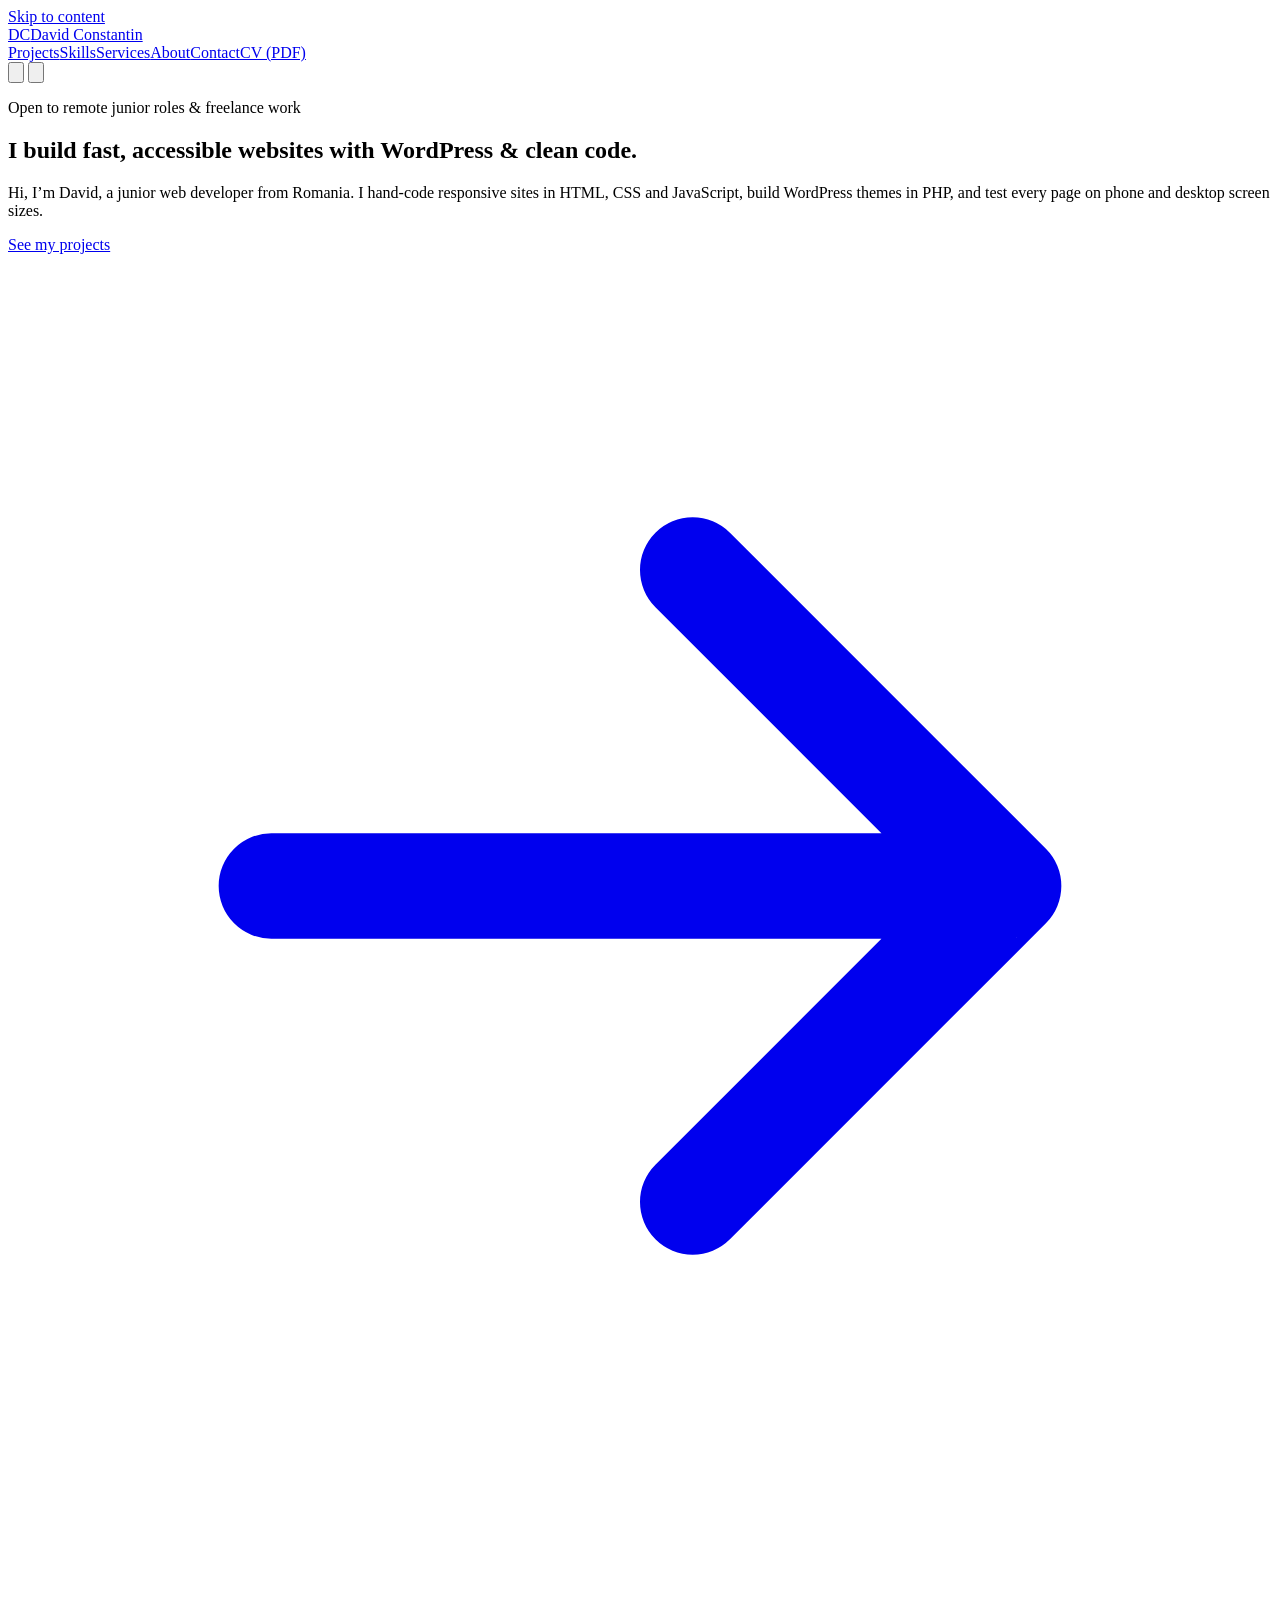
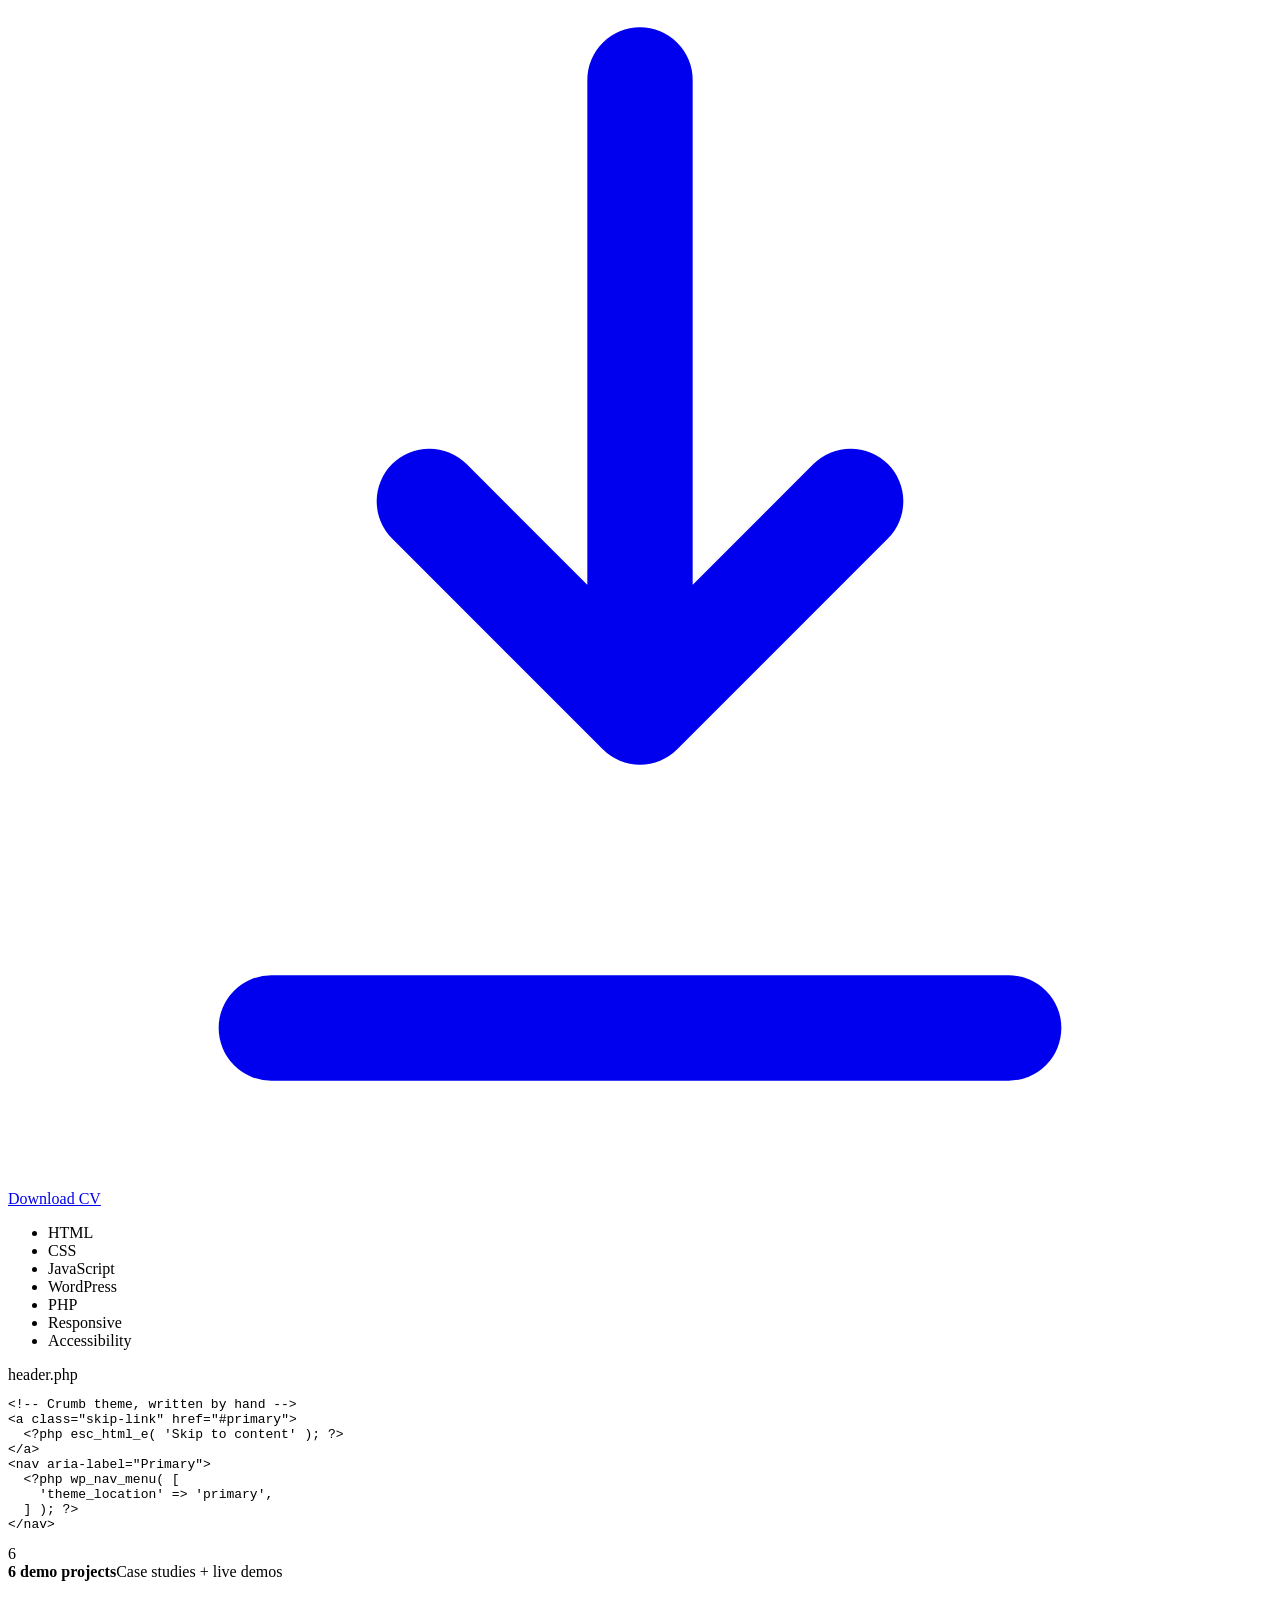
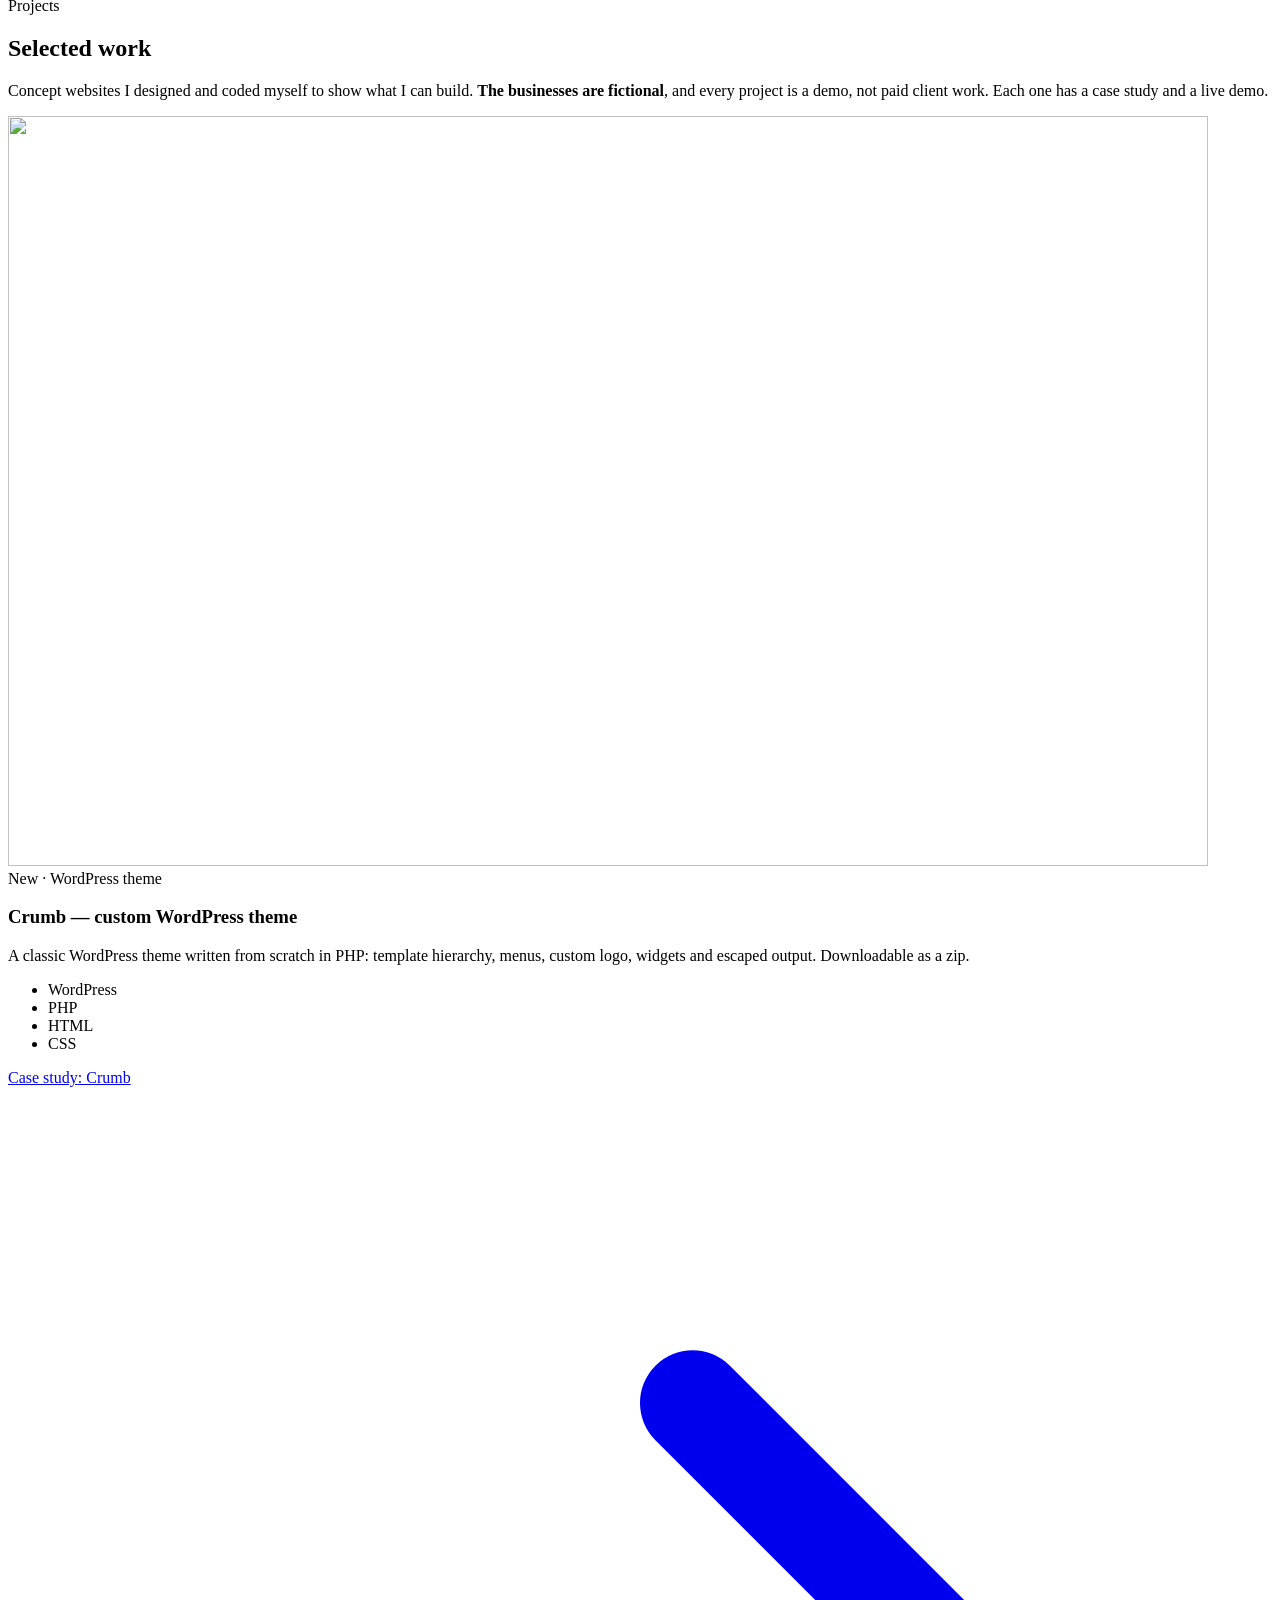
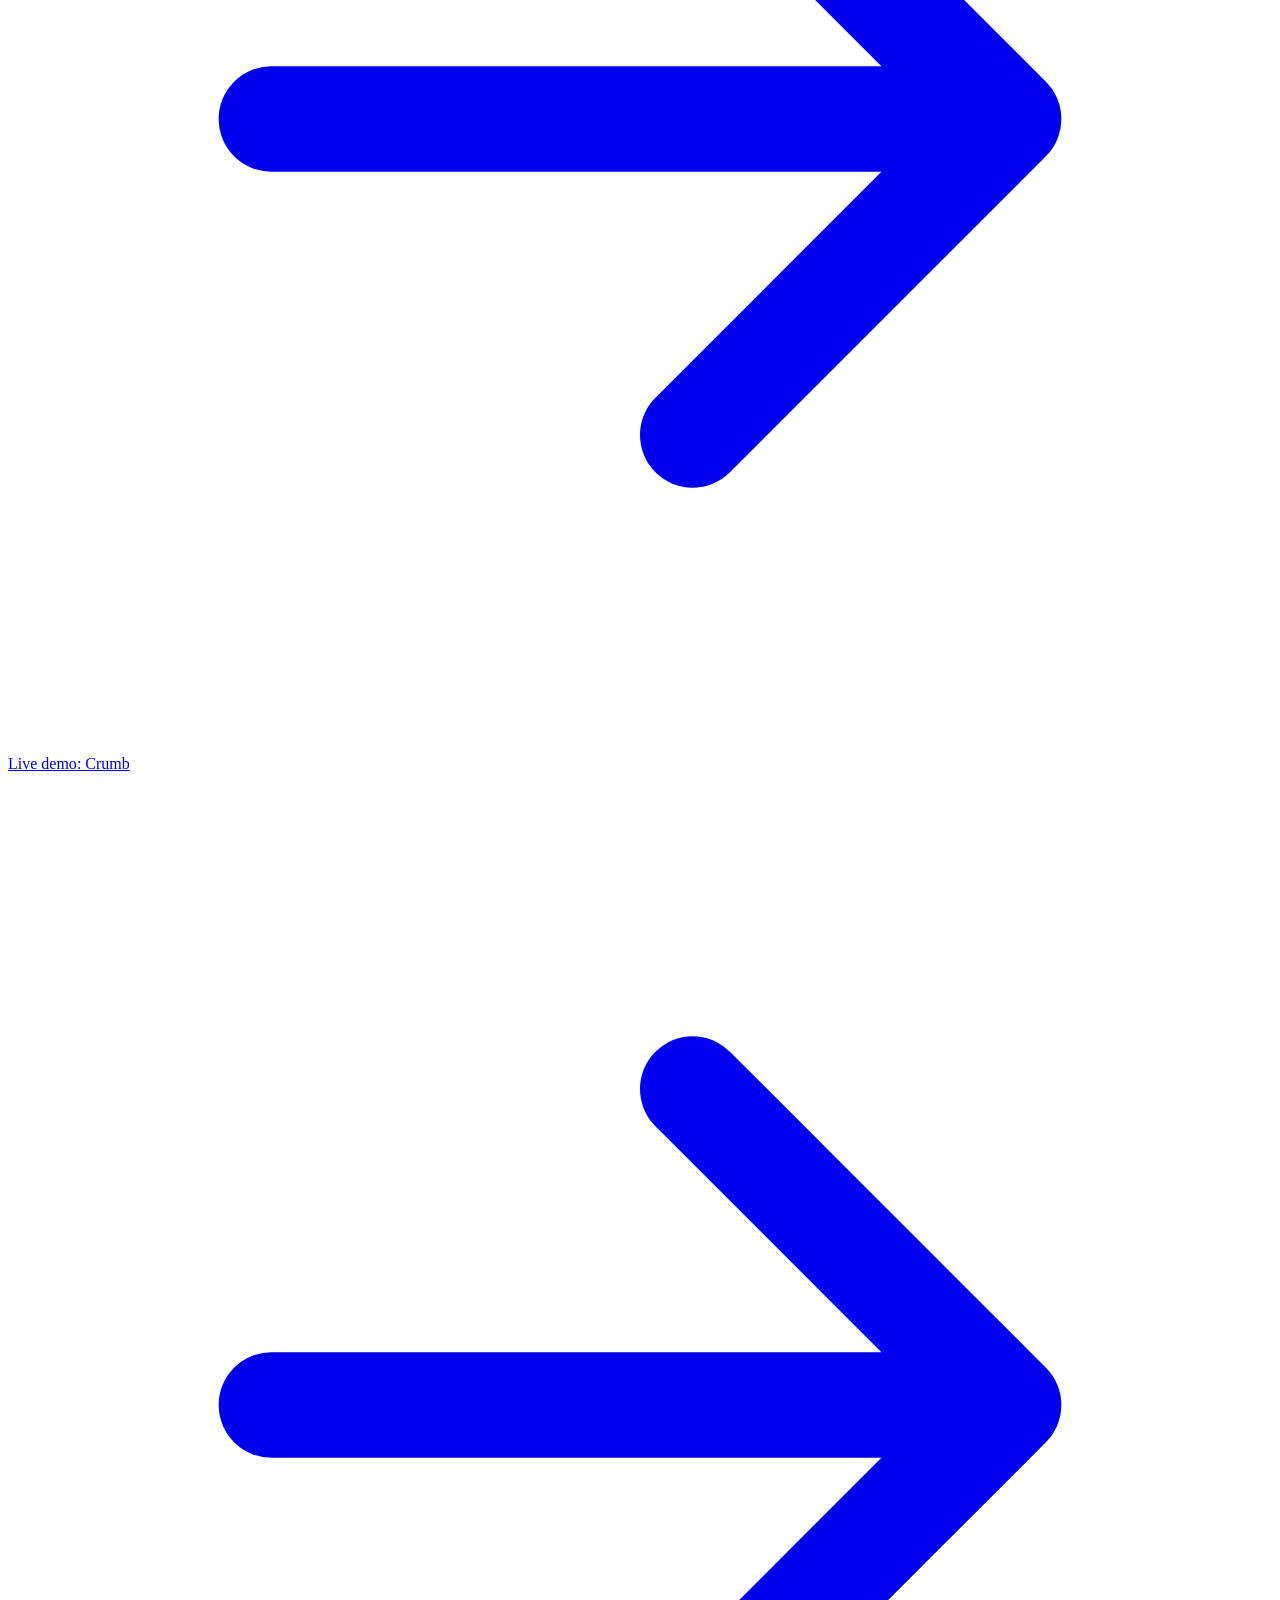
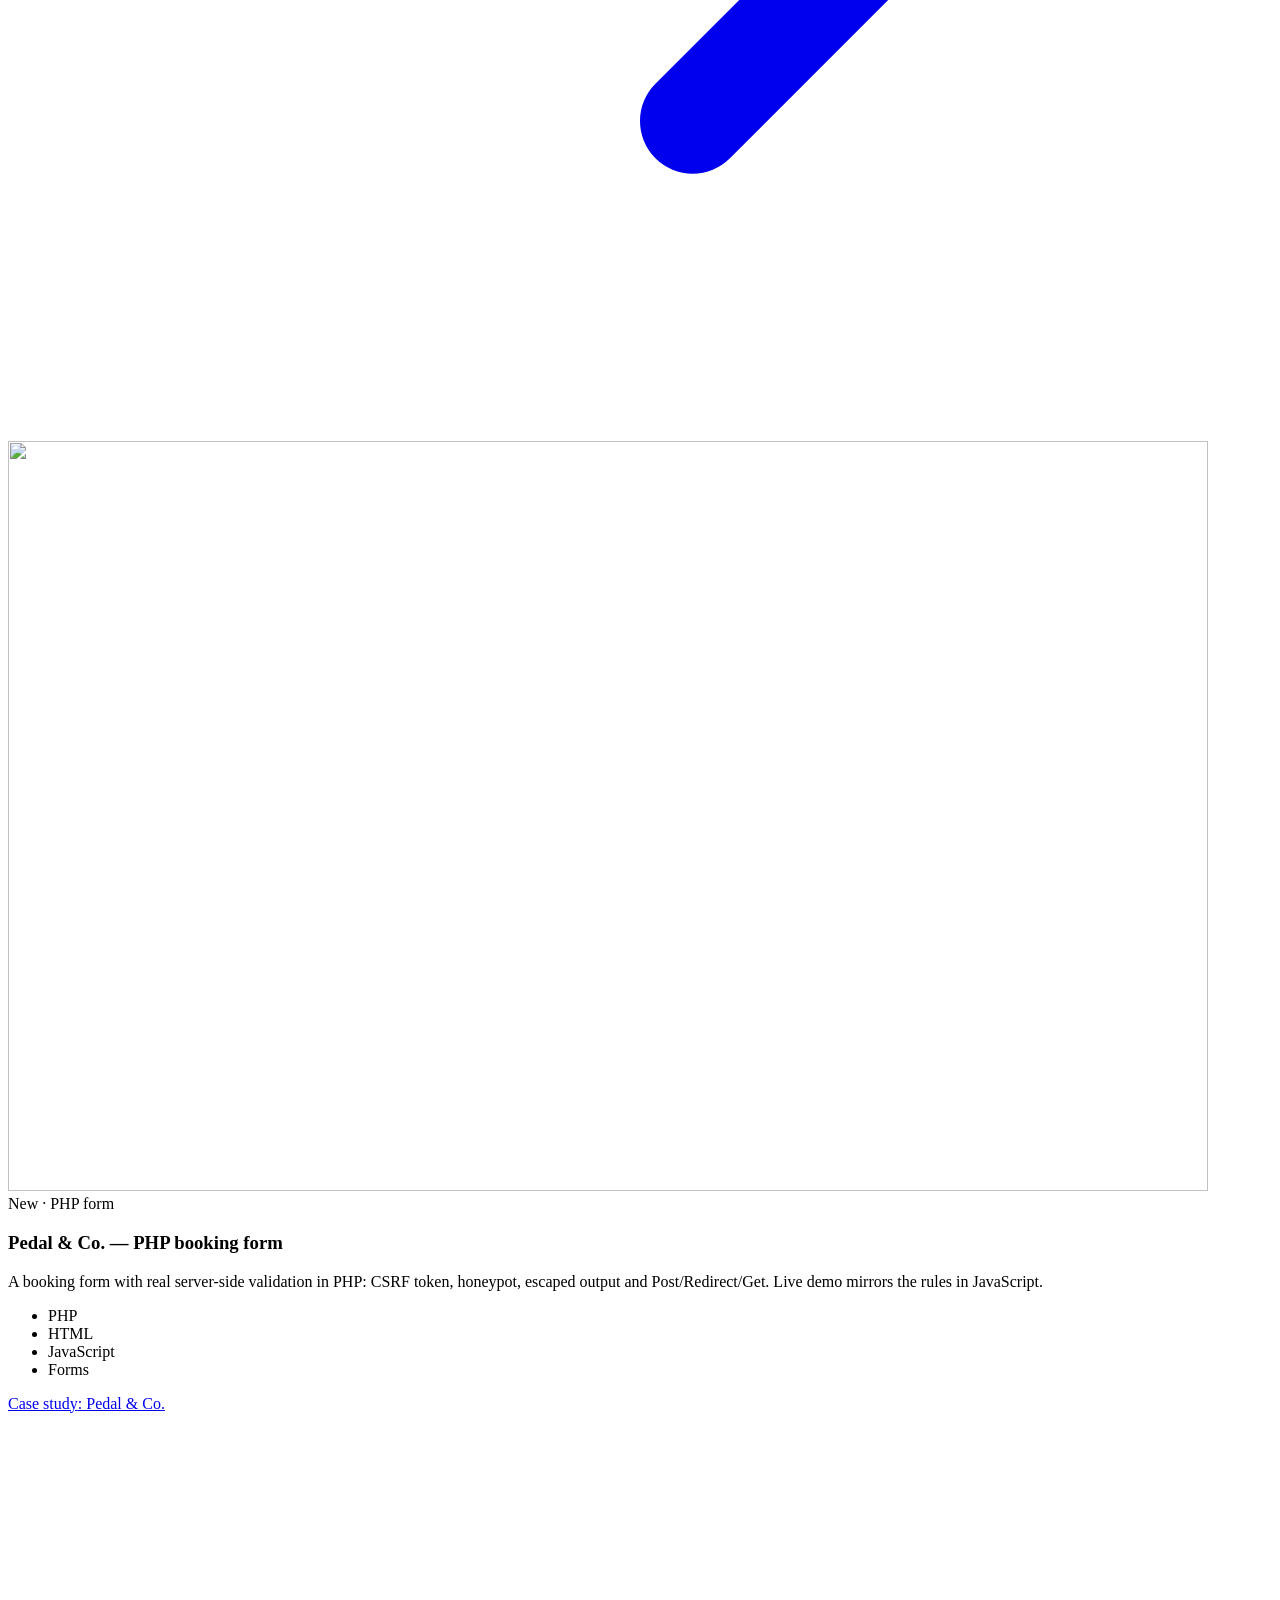
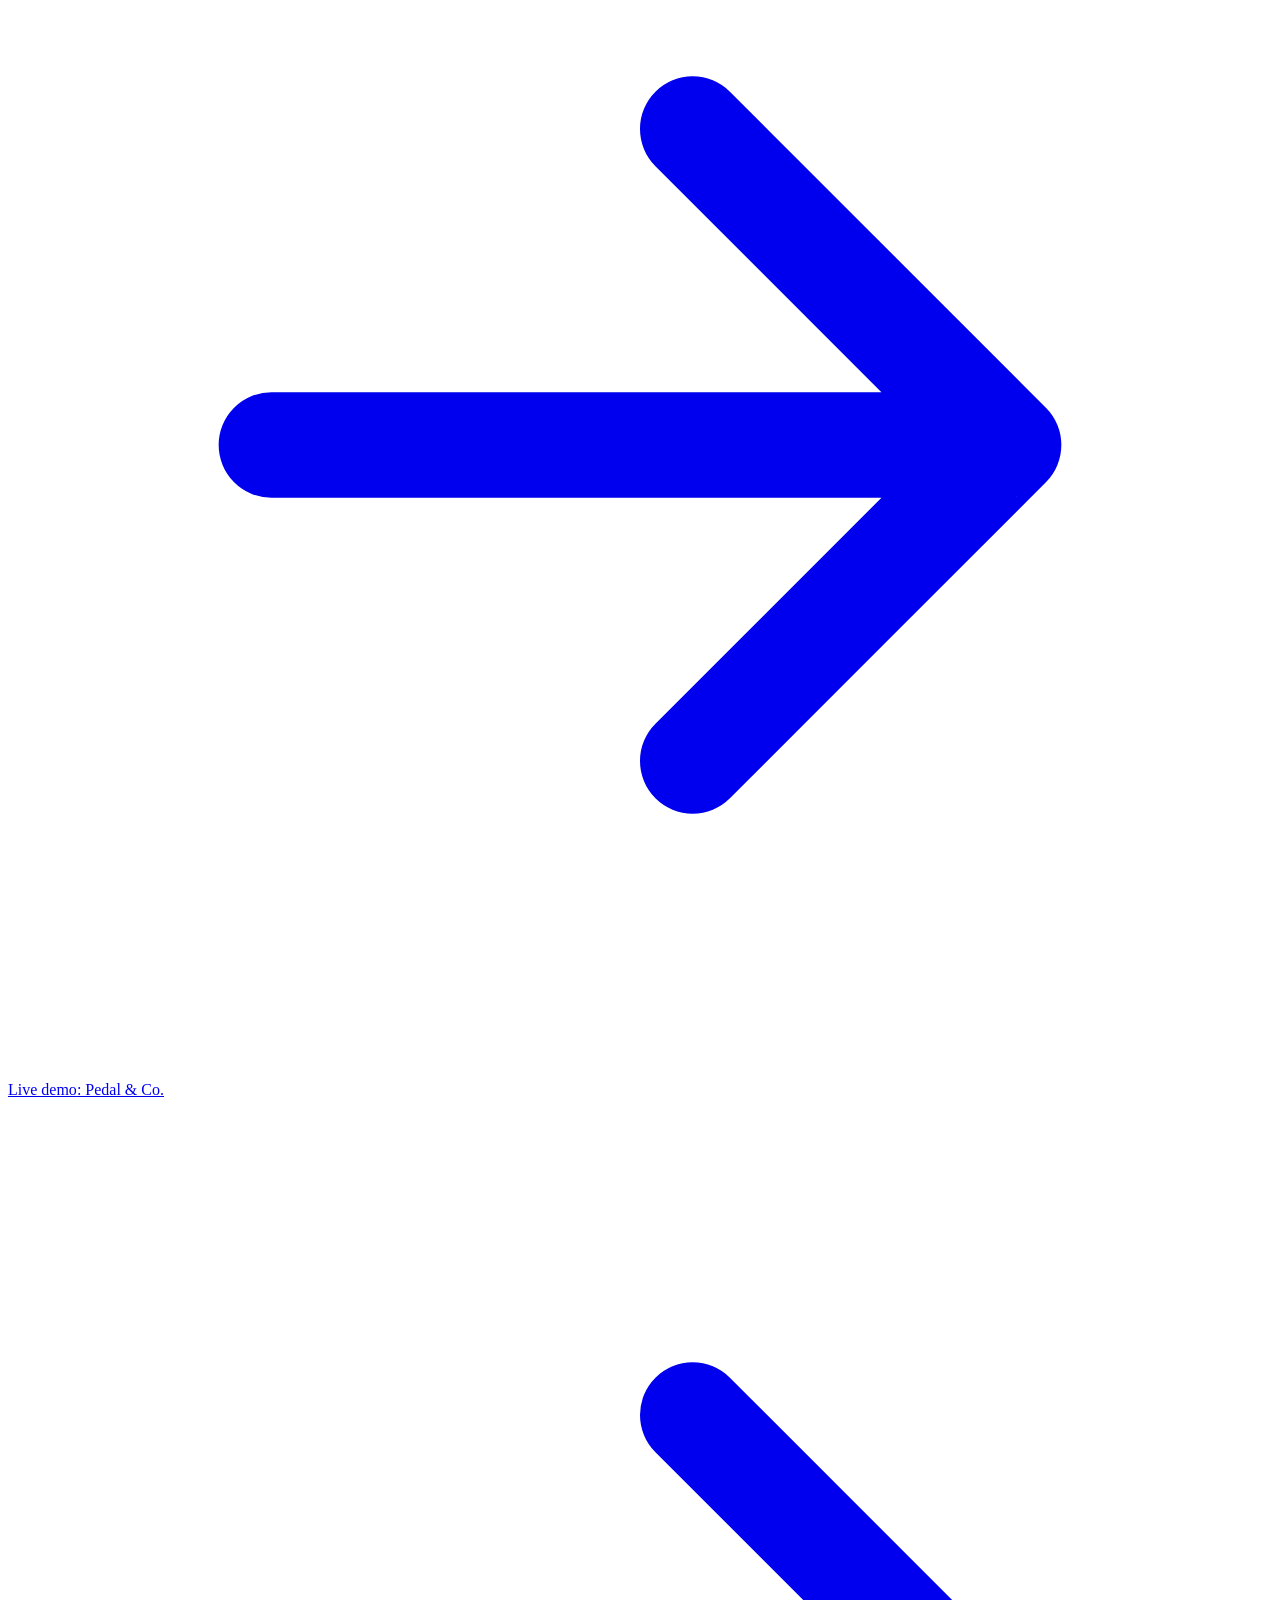
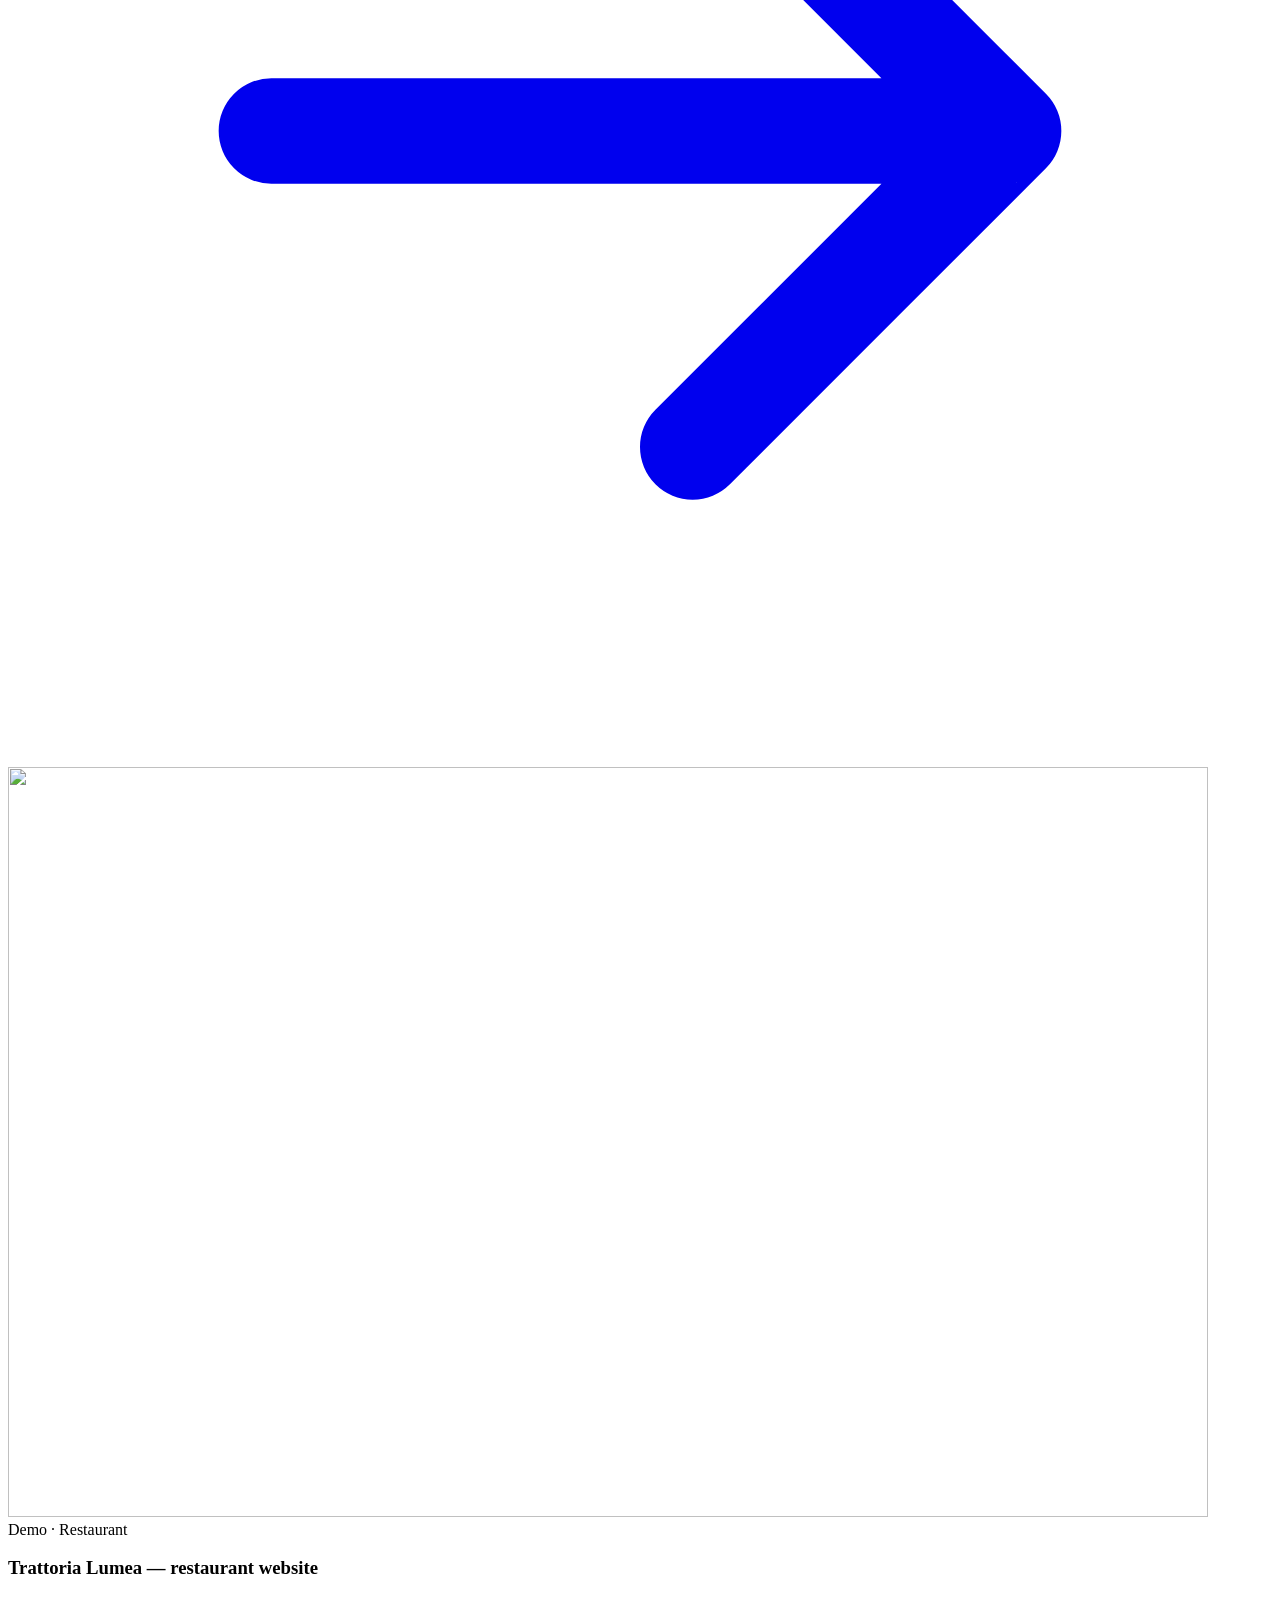
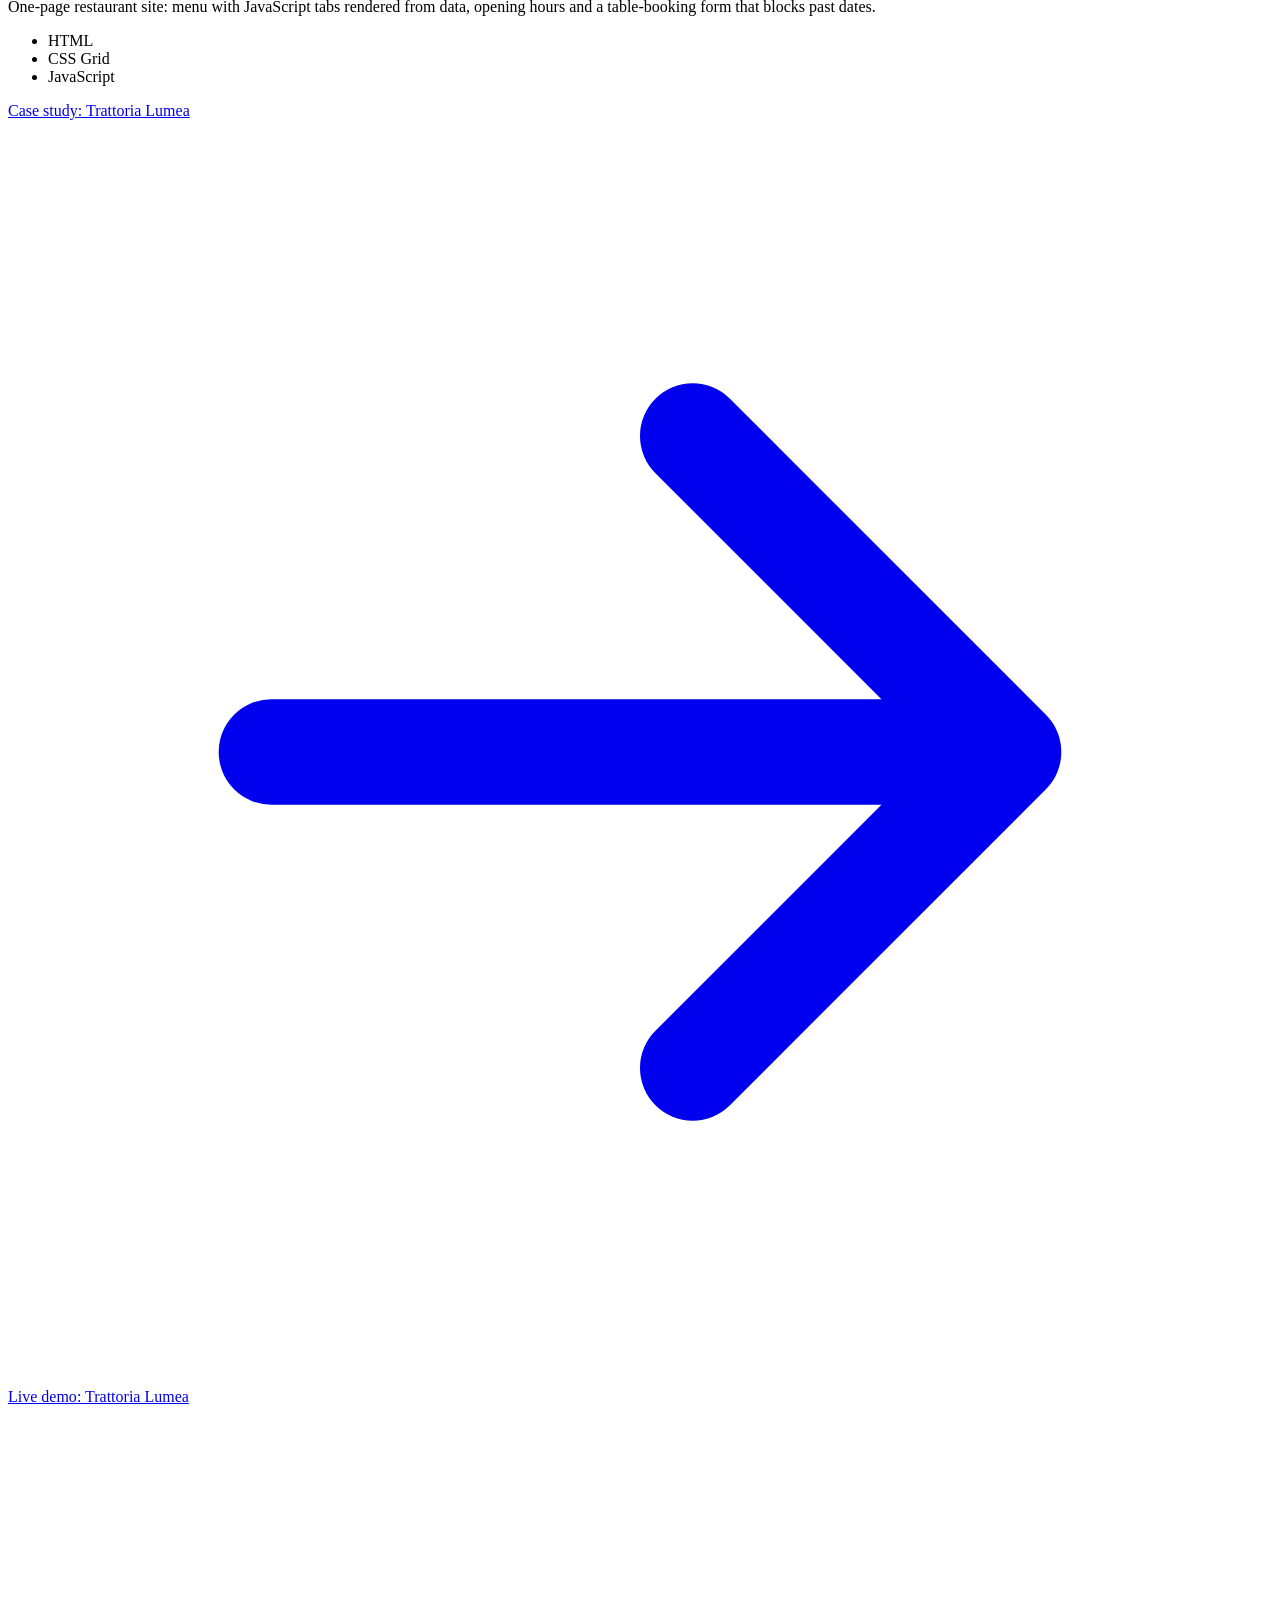
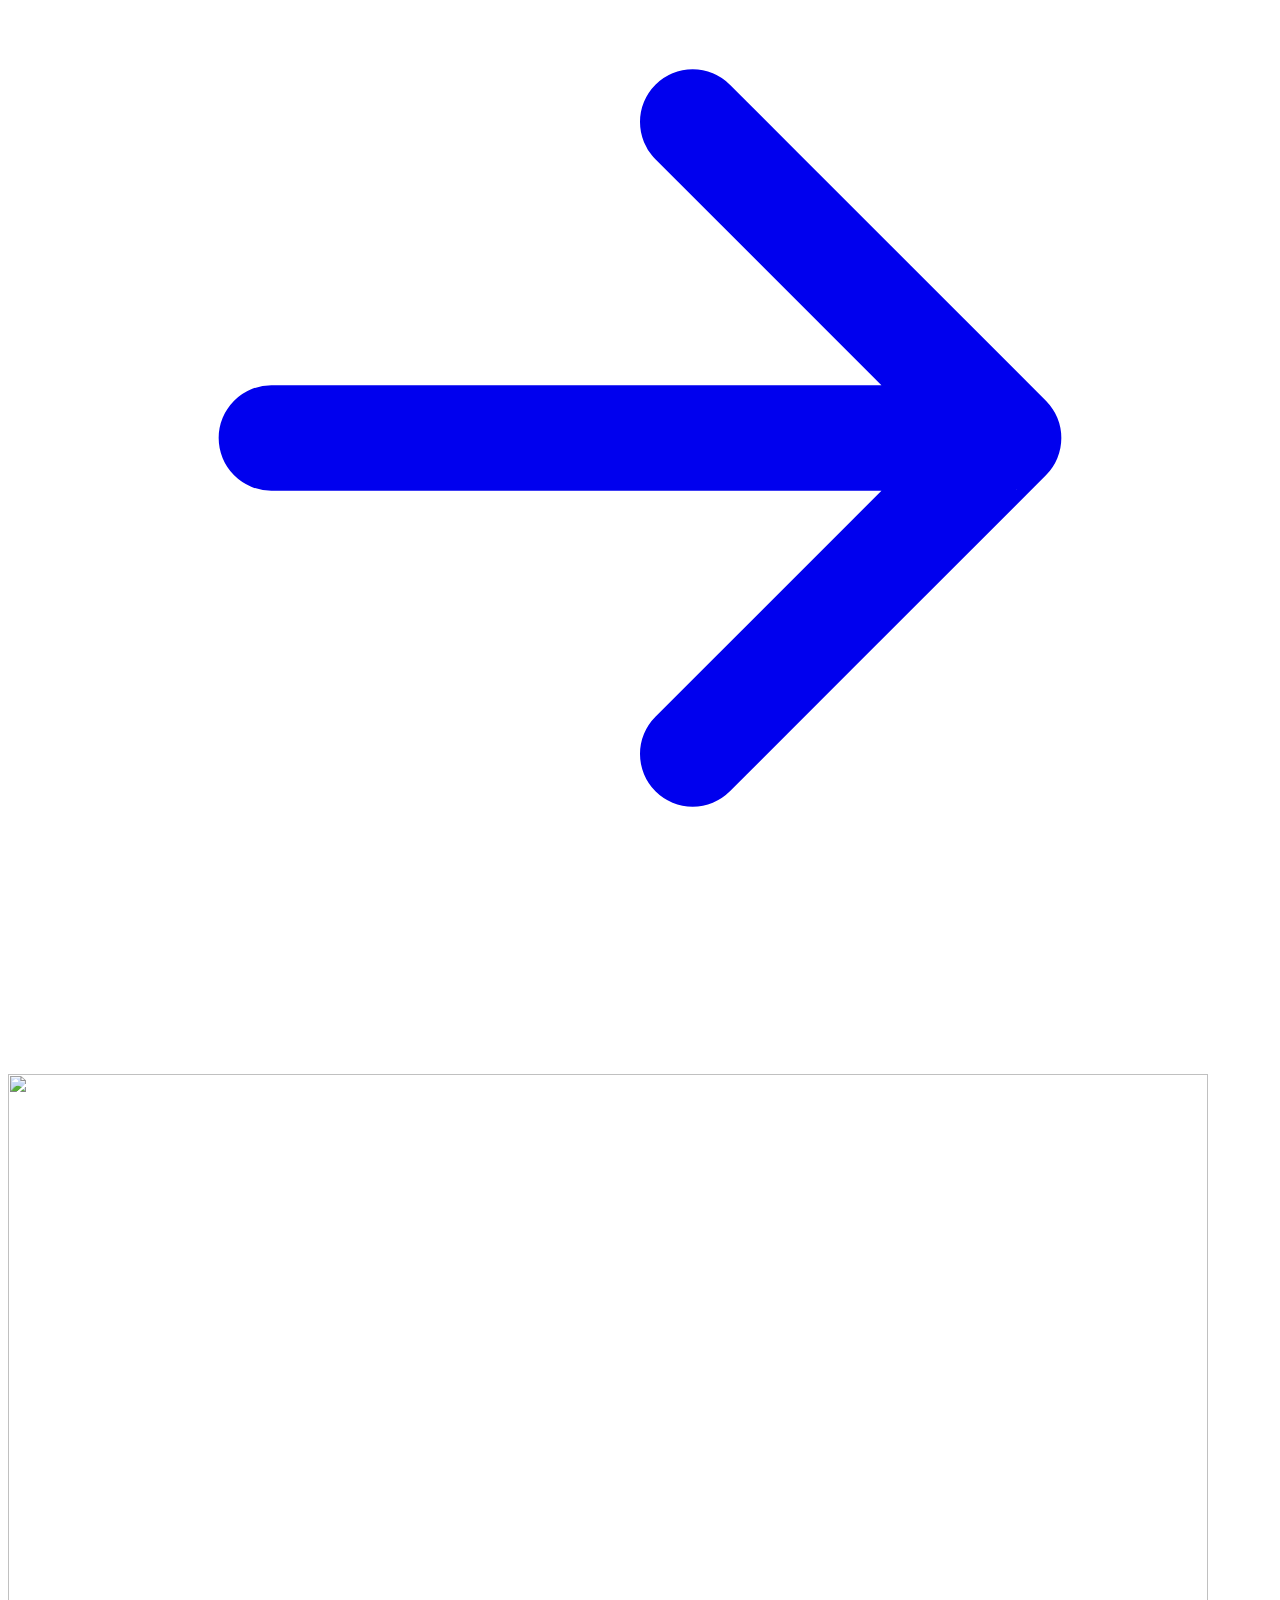
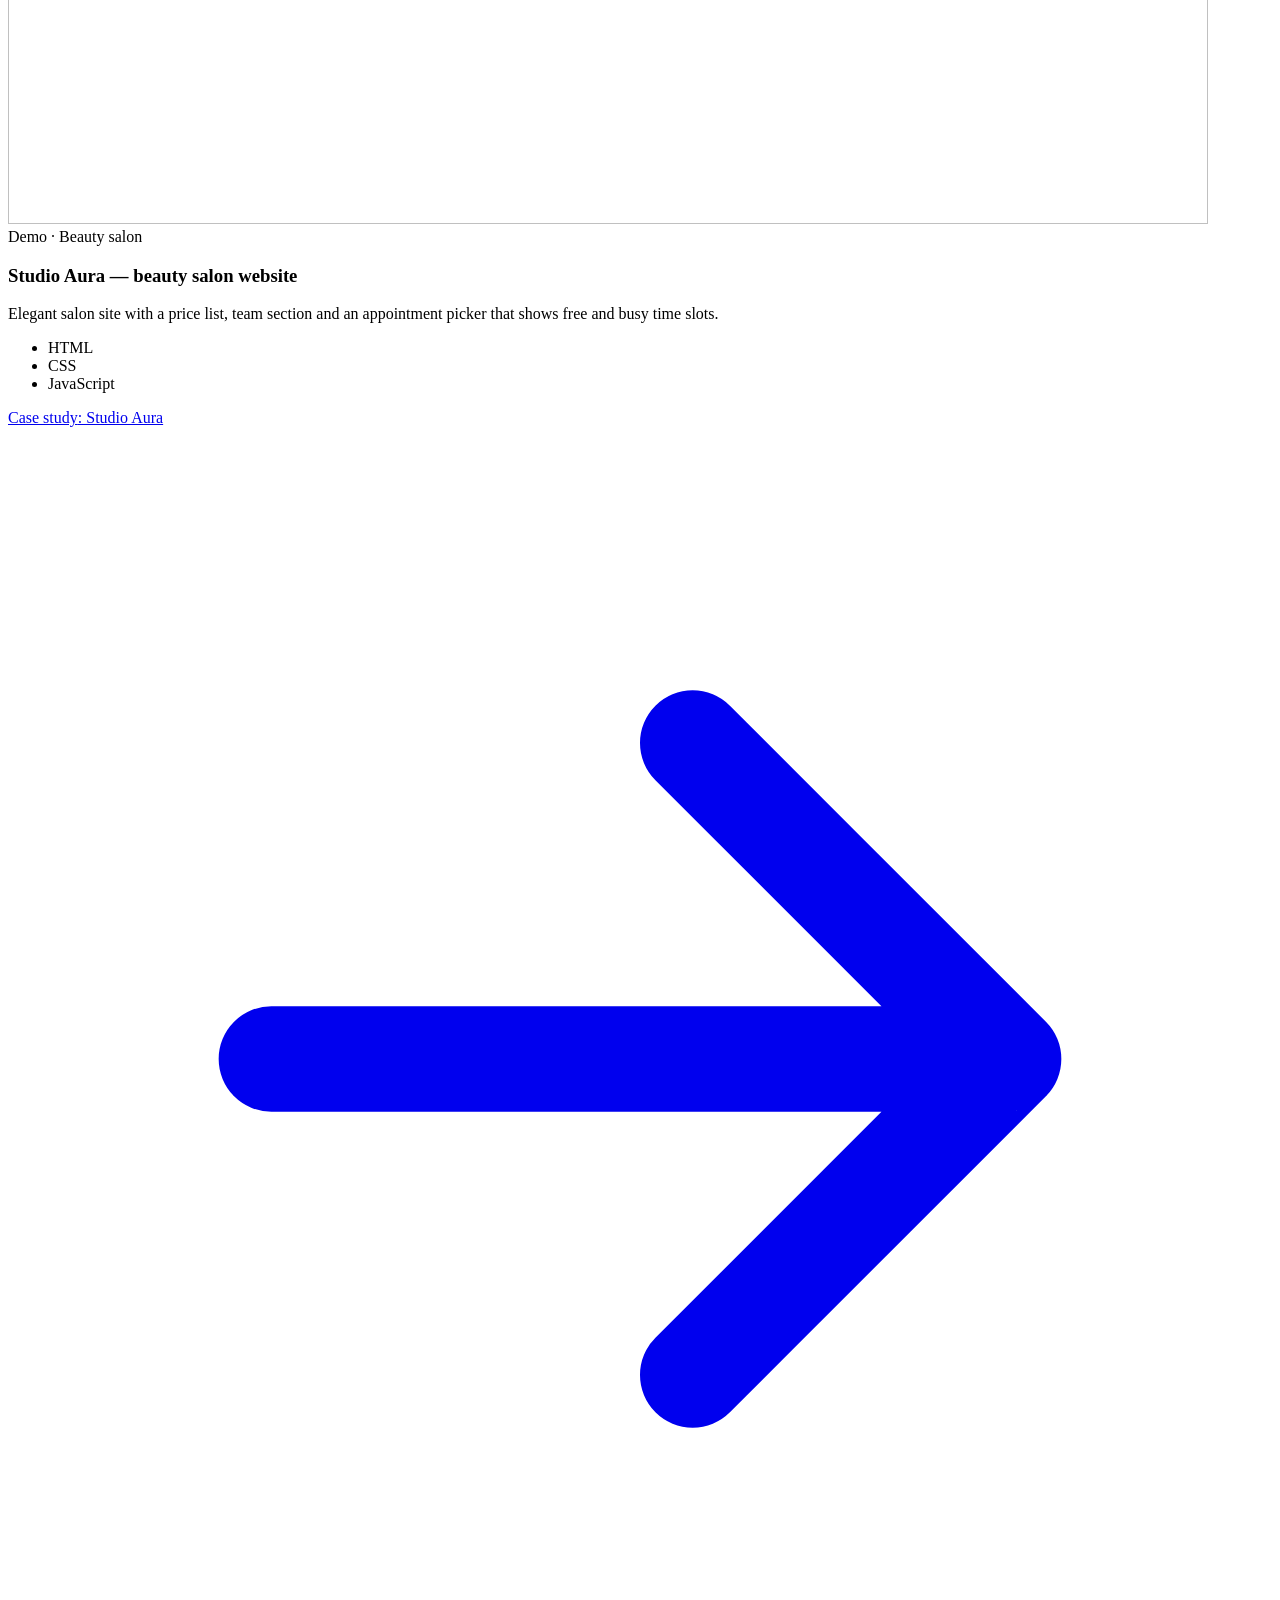
==== index.html @ 9b06513e "Portfolio v2" ====
<!doctype html>
<html lang="en" data-theme="dark">
<head>
<meta charset="utf-8">
<meta name="viewport" content="width=device-width, initial-scale=1">
<title>David Constantin — Junior Web Developer (WordPress, HTML, CSS, JavaScript, PHP)</title>
<meta name="description" content="Portfolio of George David Constantin, junior web developer from Romania. Responsive, accessible websites and WordPress themes with HTML, CSS, JavaScript and PHP. Open to remote roles.">
<meta name="author" content="George David Constantin">
<link rel="canonical" href="https://davidgeorgeconstantin-spec.github.io/">
<meta property="og:type" content="website">
<meta property="og:site_name" content="David Constantin — Web Developer">
<meta property="og:title" content="David Constantin — Junior Web Developer (WordPress, HTML, CSS, JavaScript, PHP)">
<meta property="og:description" content="Portfolio of George David Constantin, junior web developer from Romania. Responsive, accessible websites and WordPress themes with HTML, CSS, JavaScript and PHP. Open to remote roles.">
<meta property="og:url" content="https://davidgeorgeconstantin-spec.github.io/">
<meta property="og:image" content="https://davidgeorgeconstantin-spec.github.io/assets/img/og-image.jpg">
<meta property="og:image:width" content="1200">
<meta property="og:image:height" content="630">
<meta name="twitter:card" content="summary_large_image">
<meta name="theme-color" content="#0a0d17">
<link rel="icon" href="/assets/img/favicon.svg" type="image/svg+xml">
<link rel="apple-touch-icon" href="/assets/img/apple-touch-icon.png">
<script>try{var t=localStorage.getItem('theme')||(matchMedia('(prefers-color-scheme: light)').matches?'light':'dark');document.documentElement.setAttribute('data-theme',t)}catch(e){}</script>
<link rel="stylesheet" href="/assets/css/site.css">
</head>
<body>
<a class="skip" href="#main">Skip to content</a>
<header class="nav">
  <div class="wrap nav-in">
    <a href="/" class="logo"><span class="logo-mark" aria-hidden="true">DC</span><span>David Constantin</span></a>
    <nav id="menu" class="menu" aria-label="Main"><a href="#projects">Projects</a><a href="#skills">Skills</a><a href="#services">Services</a><a href="#about">About</a><a href="#contact">Contact</a><a href="/cv/George_David_Constantin_CV_EN_v2.pdf" download>CV (PDF)</a></nav>
    <div class="nav-tools">
      <button class="icon-btn theme-toggle" type="button" aria-pressed="false" aria-label="Switch to light theme"><svg viewBox="0 0 24 24" fill="none" stroke="currentColor" stroke-width="2" stroke-linecap="round" stroke-linejoin="round" aria-hidden="true" focusable="false" class="moon"><path d="M21 12.8A9 9 0 1 1 11.2 3a7 7 0 0 0 9.8 9.8z"/></svg><svg viewBox="0 0 24 24" fill="none" stroke="currentColor" stroke-width="2" stroke-linecap="round" stroke-linejoin="round" aria-hidden="true" focusable="false" class="sun"><circle cx="12" cy="12" r="4"/><path d="M12 2v2m0 16v2M4.9 4.9l1.4 1.4m11.4 11.4 1.4 1.4M2 12h2m16 0h2M4.9 19.1l1.4-1.4M17.7 6.3l1.4-1.4"/></svg></button>
      <button class="icon-btn menu-btn" type="button" aria-label="Menu" aria-expanded="false" aria-controls="menu"><svg viewBox="0 0 24 24" fill="none" stroke="currentColor" stroke-width="2" stroke-linecap="round" stroke-linejoin="round" aria-hidden="true" focusable="false"><path d="M4 6h16M4 12h16M4 18h16"/></svg></button>
    </div>
  </div>
</header>

<main id="main">
<section class="hero">
  <div class="wrap hero-grid">
    <div>
      <p class="pill"><span class="dot" aria-hidden="true"></span> Open to remote junior roles &amp; freelance work</p>
      <h1>I build <span class="grad">fast, accessible</span> websites with WordPress &amp; clean code.</h1>
      <p class="lead">Hi, I&rsquo;m David, a junior web developer from Romania. I hand-code responsive sites in HTML, CSS and JavaScript, build WordPress themes in PHP, and test every page on phone and desktop screen sizes.</p>
      <div class="cta">
        <a href="#projects" class="btn btn-accent">See my projects <svg viewBox="0 0 24 24" fill="none" stroke="currentColor" stroke-width="2" stroke-linecap="round" stroke-linejoin="round" aria-hidden="true" focusable="false"><path d="M5 12h14m-6-6 6 6-6 6"/></svg></a>
        <a href="/cv/George_David_Constantin_CV_EN_v2.pdf" class="btn btn-ghost" download><svg viewBox="0 0 24 24" fill="none" stroke="currentColor" stroke-width="2" stroke-linecap="round" stroke-linejoin="round" aria-hidden="true" focusable="false"><path d="M12 3v12m0 0-4-4m4 4 4-4M5 21h14"/></svg> Download CV</a>
      </div>
      <ul class="chips" aria-label="Core skills"><li>HTML</li><li>CSS</li><li>JavaScript</li><li>WordPress</li><li>PHP</li><li>Responsive</li><li>Accessibility</li></ul>
    </div>
    <div class="hero-visual" aria-hidden="true">
      <div class="window">
        <div class="window-bar"><i></i><i></i><i></i><span>header.php</span></div>
<pre><span class="tk-c">&lt;!-- Crumb theme, written by hand --&gt;</span>
<span class="tk-t">&lt;a</span> <span class="tk-a">class</span>=<span class="tk-s">"skip-link"</span> <span class="tk-a">href</span>=<span class="tk-s">"#primary"</span><span class="tk-t">&gt;</span>
  &lt;?php <span class="tk-f">esc_html_e</span>( <span class="tk-s">'Skip to content'</span> ); ?&gt;
<span class="tk-t">&lt;/a&gt;</span>
<span class="tk-t">&lt;nav</span> <span class="tk-a">aria-label</span>=<span class="tk-s">"Primary"</span><span class="tk-t">&gt;</span>
  &lt;?php <span class="tk-f">wp_nav_menu</span>( [
    <span class="tk-s">'theme_location'</span> =&gt; <span class="tk-s">'primary'</span>,
  ] ); ?&gt;
<span class="tk-t">&lt;/nav&gt;</span></pre>
      </div>
      <div class="float-card"><span class="ring">6</span><div><b>6 demo projects</b>Case studies + live demos</div></div>
    </div>
  </div>
</section>

<section id="projects" class="section">
  <div class="wrap">
    <div class="head">
      <p class="eyebrow">Projects</p>
      <h2>Selected work</h2>
      <p class="sub">Concept websites I designed and coded myself to show what I can build. <strong>The businesses are fictional</strong>, and every project is a demo, not paid client work. Each one has a case study and a live demo.</p>
    </div>
    <div class="projects" data-reveal>
<article class="project">
  <a class="thumb" href="/projects/wordpress-theme/" tabindex="-1" aria-hidden="true"><img src="/assets/img/thumb-wptheme.jpg" alt="" loading="lazy" decoding="async" width="1200" height="750"></a>
  <div class="p-body">
    <span class="badge new">New · WordPress theme</span>
    <h3>Crumb — custom WordPress theme</h3>
    <p>A classic WordPress theme written from scratch in PHP: template hierarchy, menus, custom logo, widgets and escaped output. Downloadable as a zip.</p>
    <ul class="tags" aria-label="Technologies"><li>WordPress</li><li>PHP</li><li>HTML</li><li>CSS</li></ul>
    <div class="p-links">
      <a class="link" href="/projects/wordpress-theme/">Case study<span class="sr-only">: Crumb</span> <svg viewBox="0 0 24 24" fill="none" stroke="currentColor" stroke-width="2" stroke-linecap="round" stroke-linejoin="round" aria-hidden="true" focusable="false"><path d="M5 12h14m-6-6 6 6-6 6"/></svg></a>
      <a class="link" href="/demos/wp-theme/">Live demo<span class="sr-only">: Crumb</span> <svg viewBox="0 0 24 24" fill="none" stroke="currentColor" stroke-width="2" stroke-linecap="round" stroke-linejoin="round" aria-hidden="true" focusable="false"><path d="M5 12h14m-6-6 6 6-6 6"/></svg></a>
    </div>
  </div>
</article>
<article class="project">
  <a class="thumb" href="/projects/php-booking/" tabindex="-1" aria-hidden="true"><img src="/assets/img/thumb-booking.jpg" alt="" loading="lazy" decoding="async" width="1200" height="750"></a>
  <div class="p-body">
    <span class="badge new">New · PHP form</span>
    <h3>Pedal &amp; Co. — PHP booking form</h3>
    <p>A booking form with real server-side validation in PHP: CSRF token, honeypot, escaped output and Post/Redirect/Get. Live demo mirrors the rules in JavaScript.</p>
    <ul class="tags" aria-label="Technologies"><li>PHP</li><li>HTML</li><li>JavaScript</li><li>Forms</li></ul>
    <div class="p-links">
      <a class="link" href="/projects/php-booking/">Case study<span class="sr-only">: Pedal &amp; Co.</span> <svg viewBox="0 0 24 24" fill="none" stroke="currentColor" stroke-width="2" stroke-linecap="round" stroke-linejoin="round" aria-hidden="true" focusable="false"><path d="M5 12h14m-6-6 6 6-6 6"/></svg></a>
      <a class="link" href="/demos/booking/">Live demo<span class="sr-only">: Pedal &amp; Co.</span> <svg viewBox="0 0 24 24" fill="none" stroke="currentColor" stroke-width="2" stroke-linecap="round" stroke-linejoin="round" aria-hidden="true" focusable="false"><path d="M5 12h14m-6-6 6 6-6 6"/></svg></a>
    </div>
  </div>
</article>
<article class="project">
  <a class="thumb" href="/projects/restaurant/" tabindex="-1" aria-hidden="true"><img src="/assets/img/thumb-restaurant.jpg" alt="" loading="lazy" decoding="async" width="1200" height="750"></a>
  <div class="p-body">
    <span class="badge">Demo · Restaurant</span>
    <h3>Trattoria Lumea — restaurant website</h3>
    <p>One-page restaurant site: menu with JavaScript tabs rendered from data, opening hours and a table-booking form that blocks past dates.</p>
    <ul class="tags" aria-label="Technologies"><li>HTML</li><li>CSS Grid</li><li>JavaScript</li></ul>
    <div class="p-links">
      <a class="link" href="/projects/restaurant/">Case study<span class="sr-only">: Trattoria Lumea</span> <svg viewBox="0 0 24 24" fill="none" stroke="currentColor" stroke-width="2" stroke-linecap="round" stroke-linejoin="round" aria-hidden="true" focusable="false"><path d="M5 12h14m-6-6 6 6-6 6"/></svg></a>
      <a class="link" href="/demos/restaurant/">Live demo<span class="sr-only">: Trattoria Lumea</span> <svg viewBox="0 0 24 24" fill="none" stroke="currentColor" stroke-width="2" stroke-linecap="round" stroke-linejoin="round" aria-hidden="true" focusable="false"><path d="M5 12h14m-6-6 6 6-6 6"/></svg></a>
    </div>
  </div>
</article>
<article class="project">
  <a class="thumb" href="/projects/salon/" tabindex="-1" aria-hidden="true"><img src="/assets/img/thumb-salon.jpg" alt="" loading="lazy" decoding="async" width="1200" height="750"></a>
  <div class="p-body">
    <span class="badge">Demo · Beauty salon</span>
    <h3>Studio Aura — beauty salon website</h3>
    <p>Elegant salon site with a price list, team section and an appointment picker that shows free and busy time slots.</p>
    <ul class="tags" aria-label="Technologies"><li>HTML</li><li>CSS</li><li>JavaScript</li></ul>
    <div class="p-links">
      <a class="link" href="/projects/salon/">Case study<span class="sr-only">: Studio Aura</span> <svg viewBox="0 0 24 24" fill="none" stroke="currentColor" stroke-width="2" stroke-linecap="round" stroke-linejoin="round" aria-hidden="true" focusable="false"><path d="M5 12h14m-6-6 6 6-6 6"/></svg></a>
      <a class="link" href="/demos/salon/">Live demo<span class="sr-only">: Studio Aura</span> <svg viewBox="0 0 24 24" fill="none" stroke="currentColor" stroke-width="2" stroke-linecap="round" stroke-linejoin="round" aria-hidden="true" focusable="false"><path d="M5 12h14m-6-6 6 6-6 6"/></svg></a>
    </div>
  </div>
</article>
<article class="project">
  <a class="thumb" href="/projects/plumber/" tabindex="-1" aria-hidden="true"><img src="/assets/img/thumb-plumber.jpg" alt="" loading="lazy" decoding="async" width="1200" height="750"></a>
  <div class="p-body">
    <span class="badge">Demo · Local service</span>
    <h3>FixFlow Plumbing — local service website</h3>
    <p>Lead-focused site for a local plumber: click-to-call, service areas, FAQ accordion and an instant price estimator.</p>
    <ul class="tags" aria-label="Technologies"><li>HTML</li><li>CSS</li><li>JavaScript</li></ul>
    <div class="p-links">
      <a class="link" href="/projects/plumber/">Case study<span class="sr-only">: FixFlow Plumbing</span> <svg viewBox="0 0 24 24" fill="none" stroke="currentColor" stroke-width="2" stroke-linecap="round" stroke-linejoin="round" aria-hidden="true" focusable="false"><path d="M5 12h14m-6-6 6 6-6 6"/></svg></a>
      <a class="link" href="/demos/plumber/">Live demo<span class="sr-only">: FixFlow Plumbing</span> <svg viewBox="0 0 24 24" fill="none" stroke="currentColor" stroke-width="2" stroke-linecap="round" stroke-linejoin="round" aria-hidden="true" focusable="false"><path d="M5 12h14m-6-6 6 6-6 6"/></svg></a>
    </div>
  </div>
</article>
<article class="project">
  <a class="thumb" href="/projects/launch/" tabindex="-1" aria-hidden="true"><img src="/assets/img/thumb-launch.jpg" alt="" loading="lazy" decoding="async" width="1200" height="750"></a>
  <div class="p-body">
    <span class="badge">Demo · Landing page</span>
    <h3>Taskly — SaaS landing page</h3>
    <p>Product landing page with a monthly/yearly pricing toggle, feature grid and a waitlist form with email validation.</p>
    <ul class="tags" aria-label="Technologies"><li>HTML</li><li>CSS</li><li>JavaScript</li></ul>
    <div class="p-links">
      <a class="link" href="/projects/launch/">Case study<span class="sr-only">: Taskly</span> <svg viewBox="0 0 24 24" fill="none" stroke="currentColor" stroke-width="2" stroke-linecap="round" stroke-linejoin="round" aria-hidden="true" focusable="false"><path d="M5 12h14m-6-6 6 6-6 6"/></svg></a>
      <a class="link" href="/demos/launch/">Live demo<span class="sr-only">: Taskly</span> <svg viewBox="0 0 24 24" fill="none" stroke="currentColor" stroke-width="2" stroke-linecap="round" stroke-linejoin="round" aria-hidden="true" focusable="false"><path d="M5 12h14m-6-6 6 6-6 6"/></svg></a>
    </div>
  </div>
</article>
    </div>
  </div>
</section>

<section id="skills" class="section alt">
  <div class="wrap">
    <div class="head">
      <p class="eyebrow">Skills</p>
      <h2>What I work with</h2>
      <p class="sub">A short, honest list. These are the tools I actually use in the projects above.</p>
    </div>
    <div class="skills" data-reveal>
<div class="skill"><span class="ico" aria-hidden="true">HTML</span><div><h3>HTML5</h3><p>Semantic markup: landmarks, headings in order, real buttons and labelled form fields.</p></div></div>
<div class="skill"><span class="ico" aria-hidden="true">CSS</span><div><h3>CSS3</h3><p>Flexbox, Grid, custom properties, media queries, dark/light themes, subtle animations.</p></div></div>
<div class="skill"><span class="ico" aria-hidden="true">JS</span><div><h3>JavaScript</h3><p>DOM, events and form validation in plain JavaScript; dynamic content from data.</p></div></div>
<div class="skill"><span class="ico" aria-hidden="true">WP</span><div><h3>WordPress</h3><p>Small-business sites and a custom classic theme (templates, menus, widgets).</p></div></div>
<div class="skill"><span class="ico" aria-hidden="true">PHP</span><div><h3>PHP</h3><p>WordPress templates and form handling with server-side validation and escaping.</p></div></div>
<div class="skill"><span class="ico" aria-hidden="true">RWD</span><div><h3>Responsive design</h3><p>Mobile-first layouts that work from small phones to wide screens.</p></div></div>
<div class="skill"><span class="ico" aria-hidden="true">A11Y</span><div><h3>Accessibility basics</h3><p>Contrast, alt text, keyboard navigation, skip links, ARIA where needed.</p></div></div>
<div class="skill"><span class="ico" aria-hidden="true">SEO</span><div><h3>SEO basics</h3><p>Titles, meta descriptions, Open Graph, sitemap, clean headings and fast pages.</p></div></div>
<div class="skill"><span class="ico" aria-hidden="true">AI</span><div><h3>AI-assisted workflow</h3><p>I use AI tools every day to work faster, and I always review and test the result.</p></div></div>
    </div>
  </div>
</section>

<section id="quality" class="section">
  <div class="wrap">
    <div class="head">
      <p class="eyebrow">How I build</p>
      <h2>What employers ask for, built in</h2>
      <p class="sub">Junior web and WordPress job ads keep asking for the same basics. Here is how this site and the demos cover them.</p>
    </div>
    <ul class="checks">
      <li><b>Responsive.</b> Mobile-first CSS, tested on phone, tablet and desktop widths.</li>
      <li><b>Accessible.</b> Skip link, keyboard navigation, focus styles, alt text, labelled forms, reduced-motion support.</li>
      <li><b>Semantic HTML.</b> Proper landmarks and heading order; HTML checked with a validator.</li>
      <li><b>Fast.</b> No frameworks, no web fonts, lazy-loaded images, cached assets; checked with Lighthouse.</li>
      <li><b>SEO basics.</b> Unique titles and descriptions, Open Graph tags, sitemap.xml and robots.txt.</li>
      <li><b>WordPress &amp; PHP.</b> A custom theme and a PHP form with server-side validation and escaping.</li>
      <li><b>Forms.</b> Client and server validation, clear error messages, spam protection.</li>
      <li><b>Cross-browser.</b> Standard CSS and plain JavaScript, no browser-specific hacks, made for all modern browsers.</li>
      <li><b>Deploy-ready.</b> Plain static files with a <code>vercel.json</code> config and no build step.</li>
    </ul>
  </div>
</section>

<section id="services" class="section alt">
  <div class="wrap">
    <div class="head">
      <p class="eyebrow">Services</p>
      <h2>How I can help</h2>
      <p class="sub">For a team: a reliable junior who ships clean pages. For a small business: a simple website that works.</p>
    </div>
    <div class="grid3" data-reveal>
      <div class="card"><div class="ico"><svg viewBox="0 0 24 24" fill="none" stroke="currentColor" stroke-width="2" stroke-linecap="round" stroke-linejoin="round" aria-hidden="true" focusable="false"><rect x="3" y="3" width="18" height="18" rx="2"/><path d="M3 9h18M9 21V9"/></svg></div><h3>Business websites</h3><p>Clear, mobile-friendly sites for restaurants, salons, shops and local services, up to a few pages.</p></div>
      <div class="card"><div class="ico"><svg viewBox="0 0 24 24" fill="none" stroke="currentColor" stroke-width="2" stroke-linecap="round" stroke-linejoin="round" aria-hidden="true" focusable="false"><circle cx="12" cy="12" r="9"/><path d="m5.5 8 3.8 10L12 10l2.7 8 3.8-10M4 8h4m8 0h4"/></svg></div><h3>WordPress sites &amp; themes</h3><p>Set up WordPress, build or adjust a lightweight theme, menus and pages the owner can edit.</p></div>
      <div class="card"><div class="ico"><svg viewBox="0 0 24 24" fill="none" stroke="currentColor" stroke-width="2" stroke-linecap="round" stroke-linejoin="round" aria-hidden="true" focusable="false"><path d="M12 3v4m0 10v4M3 12h4m10 0h4M6 6l2.5 2.5M15.5 15.5 18 18M6 18l2.5-2.5M15.5 8.5 18 6"/></svg></div><h3>Landing pages</h3><p>One focused page for a product, offer or event, built to get calls, bookings or sign-ups.</p></div>
      <div class="card"><div class="ico"><svg viewBox="0 0 24 24" fill="none" stroke="currentColor" stroke-width="2" stroke-linecap="round" stroke-linejoin="round" aria-hidden="true" focusable="false"><rect x="4" y="3" width="16" height="18" rx="2"/><path d="M8 8h8M8 12h8M8 16h5"/></svg></div><h3>Forms &amp; bookings</h3><p>Contact and booking forms with validation, clear errors and spam protection.</p></div>
      <div class="card"><div class="ico"><svg viewBox="0 0 24 24" fill="none" stroke="currentColor" stroke-width="2" stroke-linecap="round" stroke-linejoin="round" aria-hidden="true" focusable="false"><path d="M14.7 6.3a4 4 0 0 0-5.4 5.4L3 18l3 3 6.3-6.3a4 4 0 0 0 5.4-5.4l-2.5 2.5-2.4-.6-.6-2.4z"/></svg></div><h3>Fixes &amp; updates</h3><p>Fix layout bugs, make older pages work on phones, update content and small features.</p></div>
      <div class="card"><div class="ico"><svg viewBox="0 0 24 24" fill="none" stroke="currentColor" stroke-width="2" stroke-linecap="round" stroke-linejoin="round" aria-hidden="true" focusable="false"><path d="M13 2 4 14h7l-1 8 9-12h-7z"/></svg></div><h3>Speed, SEO &amp; accessibility</h3><p>Basic audits and fixes: page titles, meta tags, image sizes, contrast and keyboard access.</p></div>
    </div>
  </div>
</section>

<section id="about" class="section">
  <div class="wrap about">
    <div class="avatar" aria-hidden="true">DC</div>
    <div>
      <p class="eyebrow">About</p>
      <h2>Hi, I&rsquo;m David Constantin</h2>
      <p>I&rsquo;m a junior web developer based in Teleorman, Romania. I studied Applied Informatics in Industrial Engineering at the Politehnica University of Bucharest and finished a Mathematics-Informatics high school profile.</p>
      <p>Before web development I worked in customer-facing and coordination roles, including Assistant Team Leader at eMAG and Assistant Manager at H&amp;M. That taught me to communicate clearly, stay calm under pressure and deliver what I promise.</p>
      <p>Today I build websites as a freelancer on Fiverr and Upwork. The projects on this page are my own demo concepts. I use AI tools every day to learn and work faster, and I review and test everything before it ships. I&rsquo;m looking for a remote junior web, WordPress or frontend role where I can learn from a team and grow fast.</p>
      <dl class="facts">
        <div><dt>Location</dt><dd>Romania (EET, UTC+2)</dd></div>
        <div><dt>Availability</dt><dd>Can start immediately</dd></div>
        <div><dt>Work type</dt><dd>Remote &middot; Full-time &middot; Freelance</dd></div>
        <div><dt>Languages</dt><dd>Romanian (native), English (basic)</dd></div>
      </dl>
    </div>
  </div>
</section>

<section class="section alt" aria-labelledby="process-title">
  <div class="wrap">
    <div class="head"><p class="eyebrow">Process</p><h2 id="process-title">How I work</h2></div>
    <ol class="steps">
      <li><b>Understand</b><span>Clarify the goal, the pages and what &ldquo;done&rdquo; means.</span></li>
      <li><b>Build</b><span>Semantic HTML first, then CSS and JavaScript, mobile-first.</span></li>
      <li><b>Test</b><span>HTML validator, Lighthouse, keyboard-only and mobile checks.</span></li>
      <li><b>Ship &amp; update</b><span>Deploy, share the link and keep improving from feedback.</span></li>
    </ol>
  </div>
</section>

<section id="contact" class="section">
  <div class="wrap">
    <div class="contact-box">
      <p class="eyebrow">Contact</p>
      <h2>Let&rsquo;s work together</h2>
      <p class="sub">Hiring a junior web developer, or need a website? Send me an email and I&rsquo;ll get back to you quickly.</p>
      <div class="cta" style="margin:1.5rem 0 0"><a class="btn btn-accent" href="mailto:davidgeorgeconstantin@gmail.com?subject=Hello%20David"><svg viewBox="0 0 24 24" fill="none" stroke="currentColor" stroke-width="2" stroke-linecap="round" stroke-linejoin="round" aria-hidden="true" focusable="false"><rect x="3" y="5" width="18" height="14" rx="2"/><path d="m3 7 9 6 9-6"/></svg> Email me</a><a class="btn btn-ghost" href="/cv/George_David_Constantin_CV_EN_v2.pdf" download><svg viewBox="0 0 24 24" fill="none" stroke="currentColor" stroke-width="2" stroke-linecap="round" stroke-linejoin="round" aria-hidden="true" focusable="false"><path d="M12 3v12m0 0-4-4m4 4 4-4M5 21h14"/></svg> Download CV (PDF)</a></div>
      <div class="contact-grid">
        <a class="c-card" href="mailto:davidgeorgeconstantin@gmail.com"><svg viewBox="0 0 24 24" fill="none" stroke="currentColor" stroke-width="2" stroke-linecap="round" stroke-linejoin="round" aria-hidden="true" focusable="false"><rect x="3" y="5" width="18" height="14" rx="2"/><path d="m3 7 9 6 9-6"/></svg><b>Email</b><small>davidgeorgeconstantin@gmail.com</small></a>
        <a class="c-card" href="https://github.com/davidgeorgeconstantin-spec" rel="noopener"><svg viewBox="0 0 24 24" fill="none" stroke="currentColor" stroke-width="2" stroke-linecap="round" stroke-linejoin="round" aria-hidden="true" focusable="false"><path d="M9 19c-4.3 1.4-4.3-2.5-6-3m12 5v-3.5c0-1 .1-1.4-.5-2 2.8-.3 5.5-1.4 5.5-6a4.6 4.6 0 0 0-1.3-3.2 4.2 4.2 0 0 0-.1-3.2s-1.1-.3-3.5 1.3a12.3 12.3 0 0 0-6.2 0C6.5 2.8 5.4 3.1 5.4 3.1a4.2 4.2 0 0 0-.1 3.2A4.6 4.6 0 0 0 4 9.5c0 4.6 2.7 5.7 5.5 6-.6.6-.6 1.2-.5 2V21"/></svg><b>GitHub</b><small>davidgeorgeconstantin-spec</small></a>
        <a class="c-card" href="https://www.upwork.com/freelancers/~01b1fd8349cd518ace" rel="noopener"><svg viewBox="0 0 24 24" fill="none" stroke="currentColor" stroke-width="2" stroke-linecap="round" stroke-linejoin="round" aria-hidden="true" focusable="false"><rect x="3" y="7" width="18" height="13" rx="2"/><path d="M8 7V5a2 2 0 0 1 2-2h4a2 2 0 0 1 2 2v2M3 13h18"/></svg><b>Upwork</b><small>View my profile</small></a>
        <a class="c-card" href="https://www.fiverr.com/davidgeorgecon" rel="noopener"><svg viewBox="0 0 24 24" fill="none" stroke="currentColor" stroke-width="2" stroke-linecap="round" stroke-linejoin="round" aria-hidden="true" focusable="false"><path d="m12 3 2.7 5.6 6.1.9-4.4 4.3 1 6.1L12 17l-5.4 2.9 1-6.1L3.2 9.5l6.1-.9z"/></svg><b>Fiverr</b><small>@davidgeorgecon</small></a>
      </div>
    </div>
  </div>
</section>
</main>
<footer class="footer">
  <div class="wrap">
    <span>&copy; <span id="y">2026</span> George David Constantin &middot; Hand-coded with HTML, CSS &amp; JavaScript</span>
    <span><a href="mailto:davidgeorgeconstantin@gmail.com">Email</a> &middot; <a href="https://github.com/davidgeorgeconstantin-spec" rel="noopener">GitHub</a> &middot; <a href="#main">Back to top &uarr;</a></span>
  </div>
</footer>
<script src="/assets/js/site.js" defer></script>
</body>
</html>
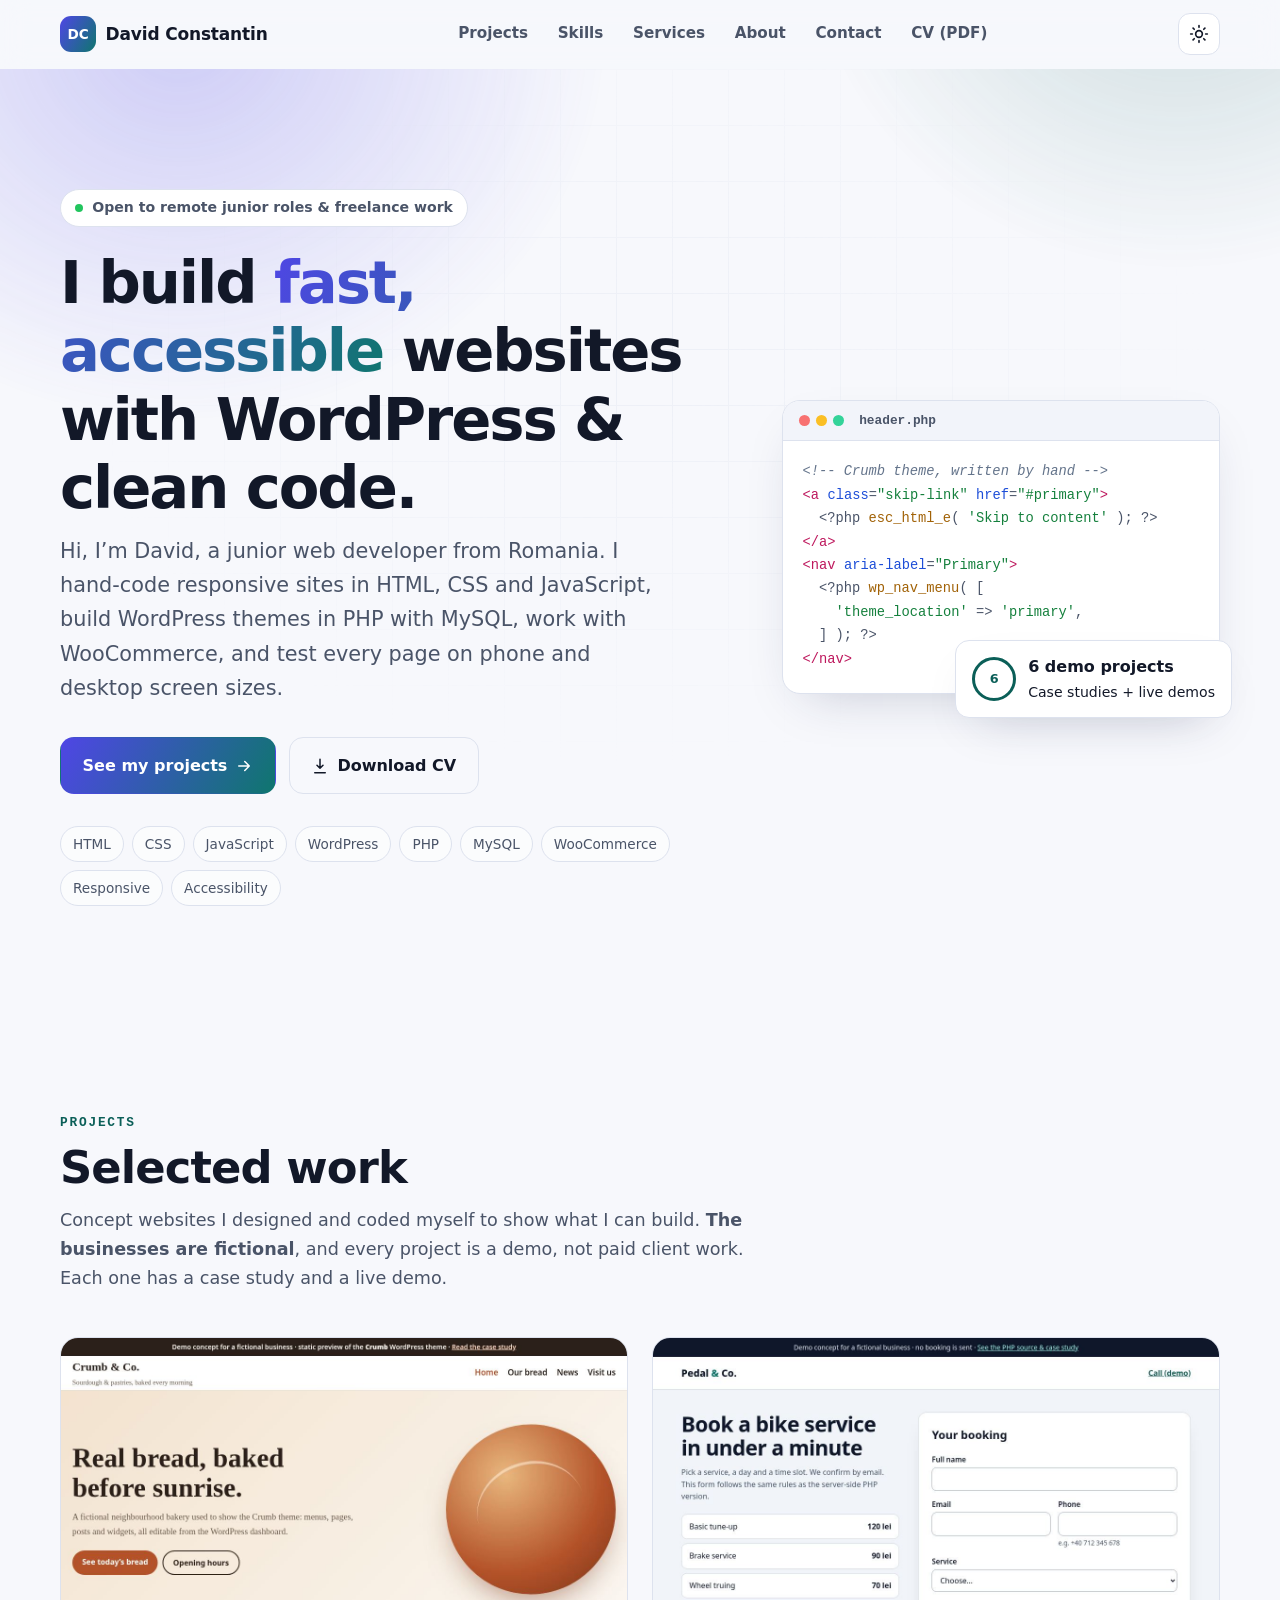
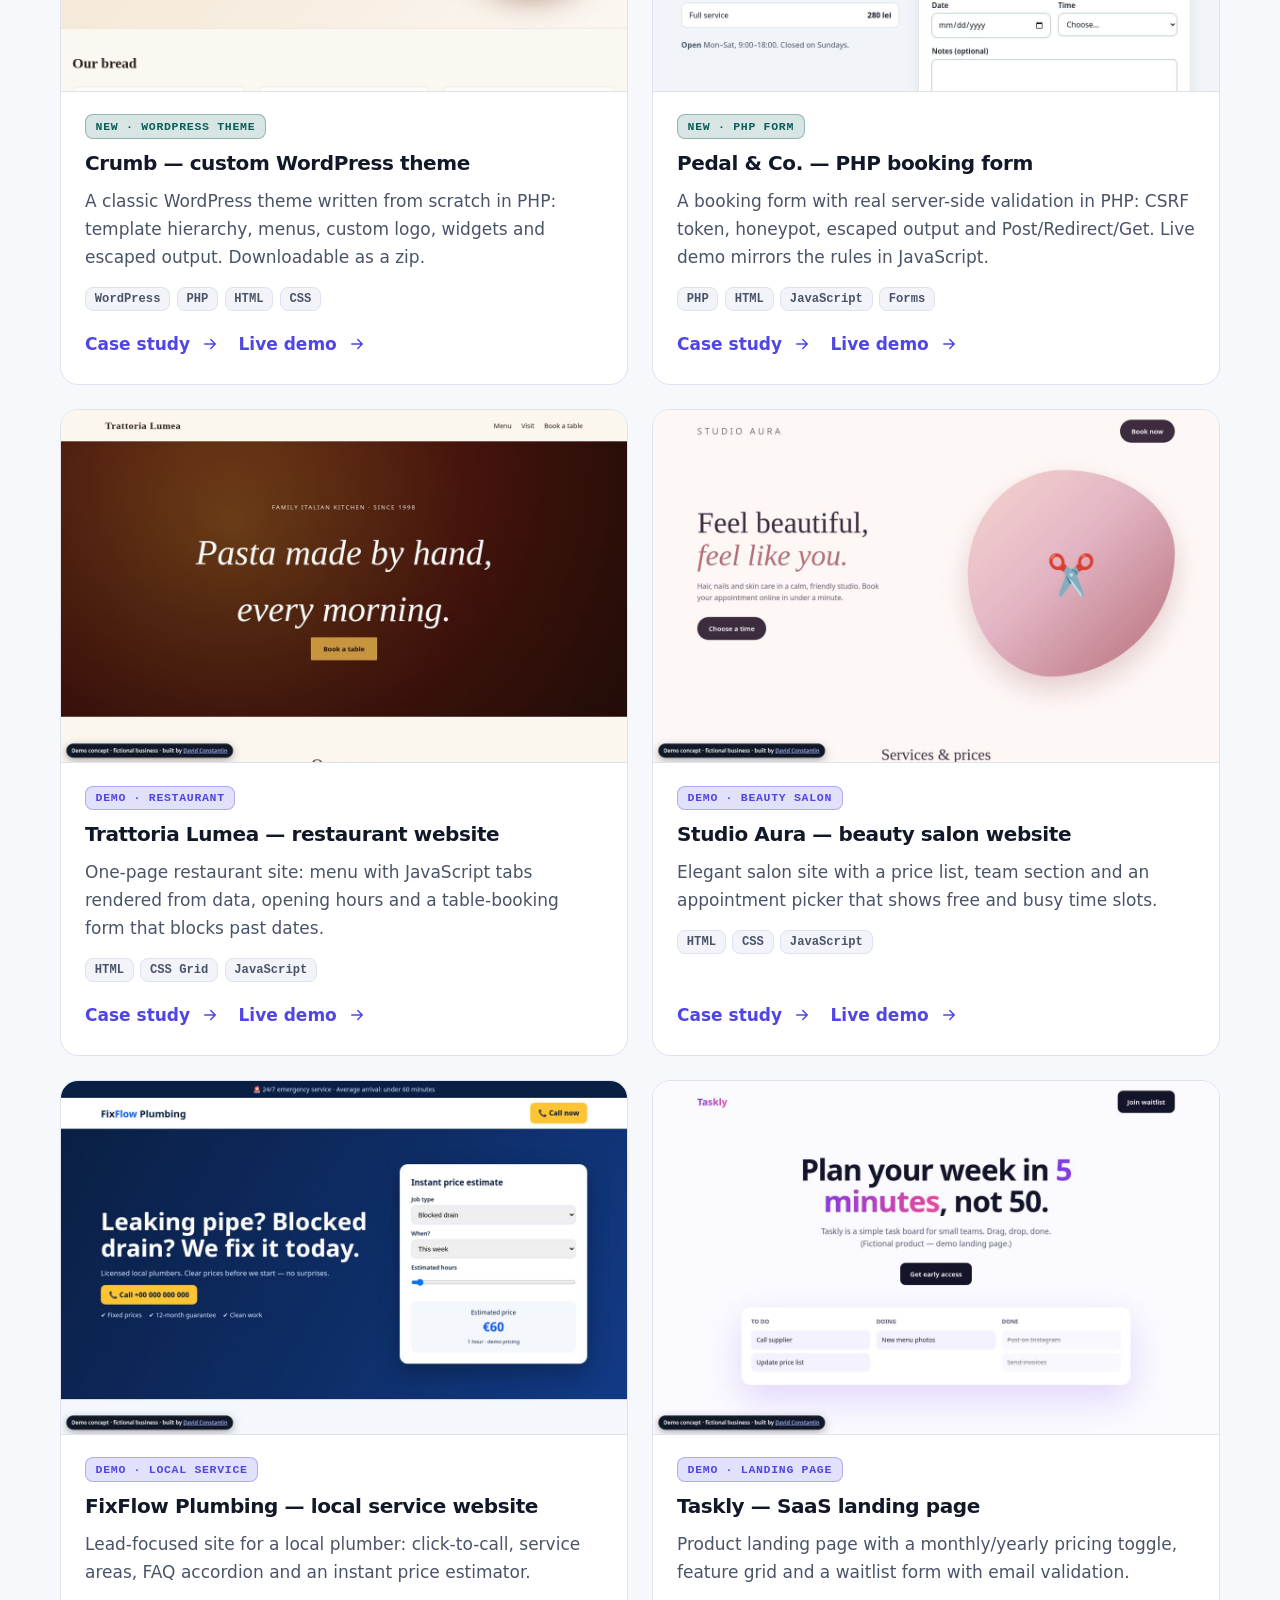
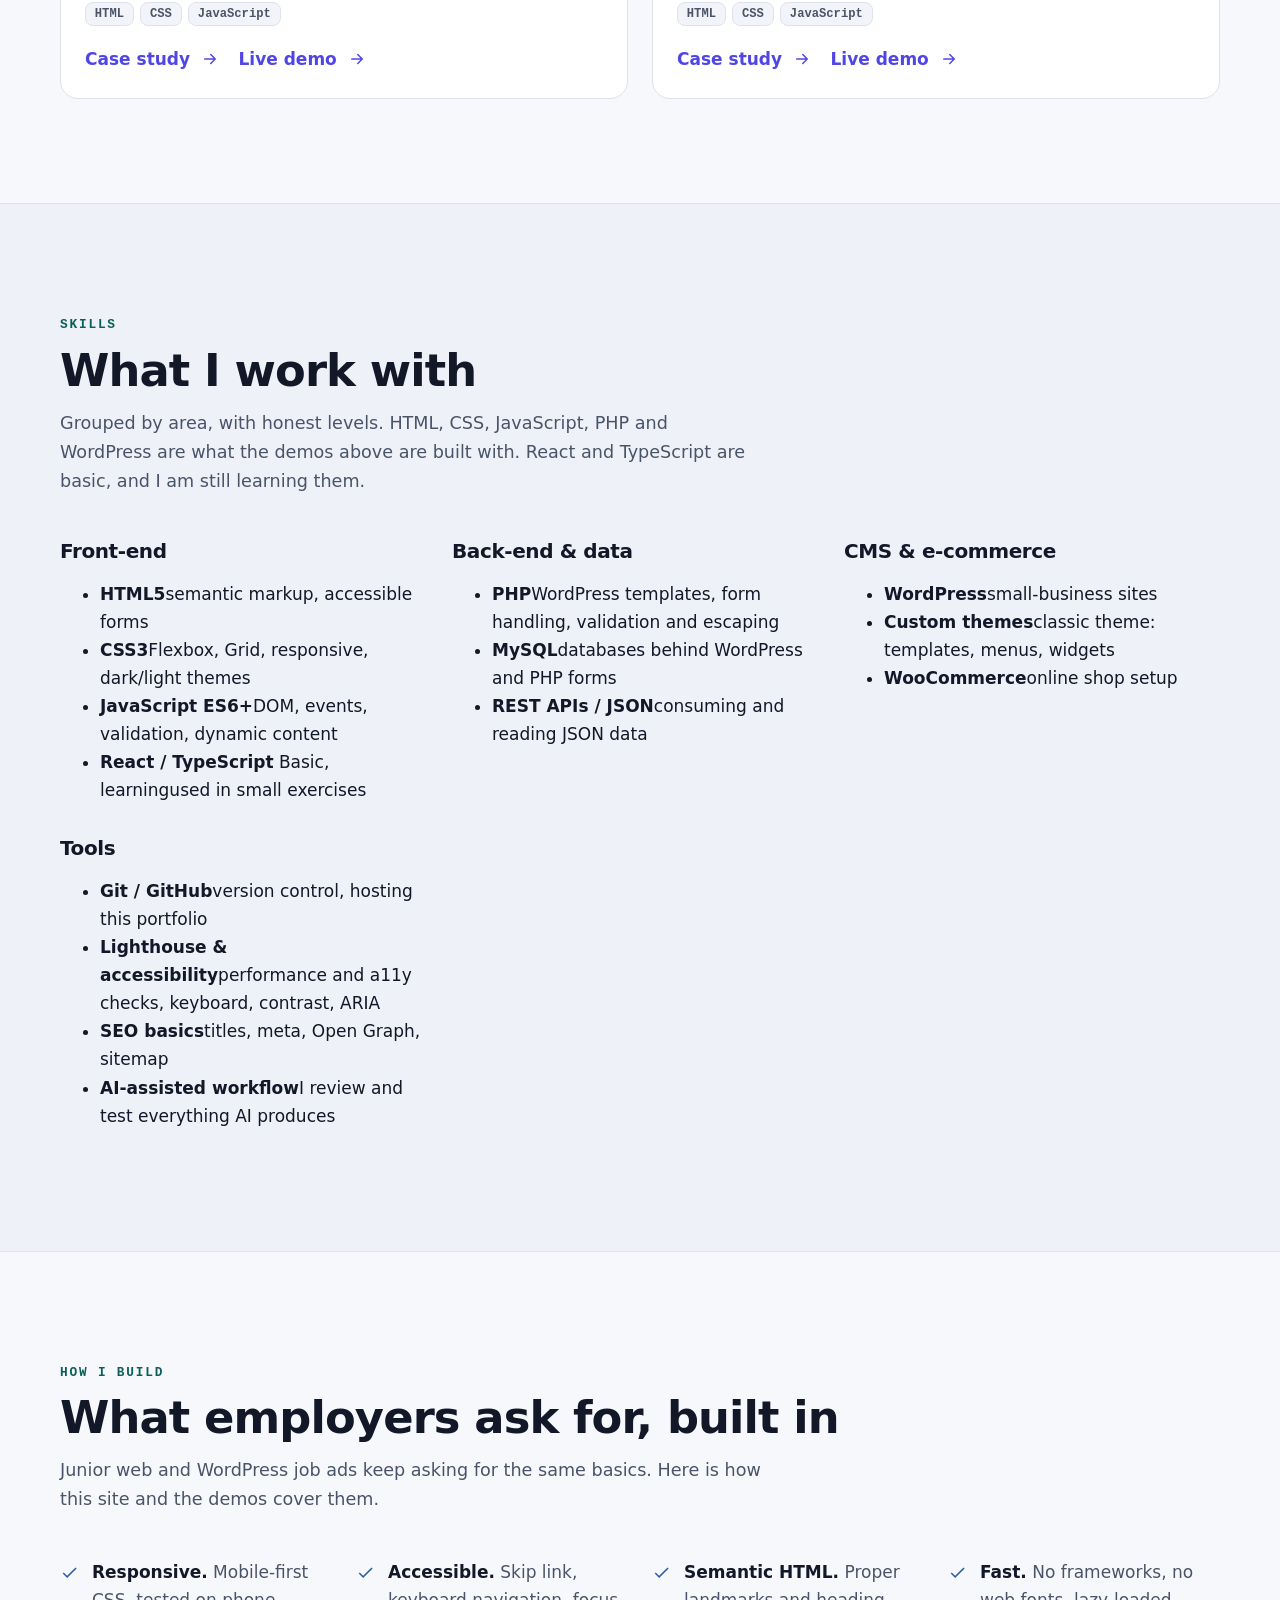
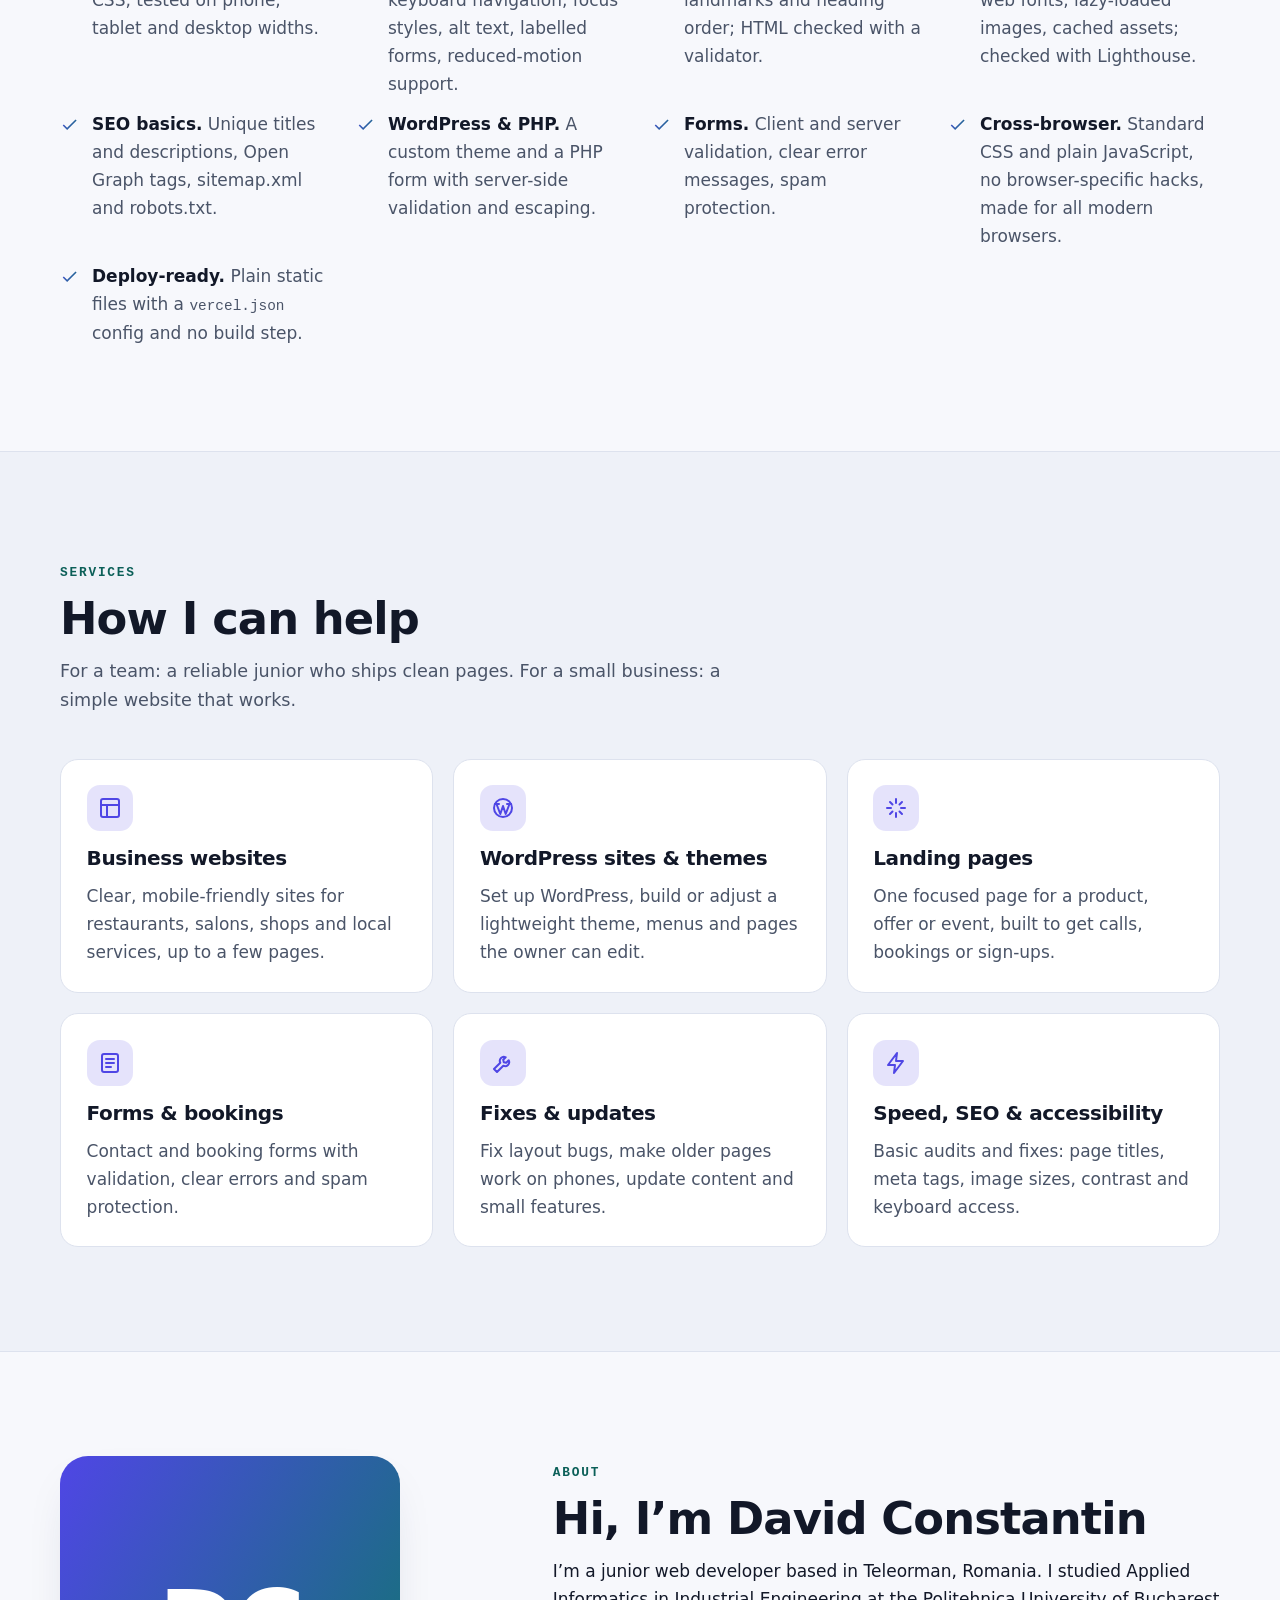
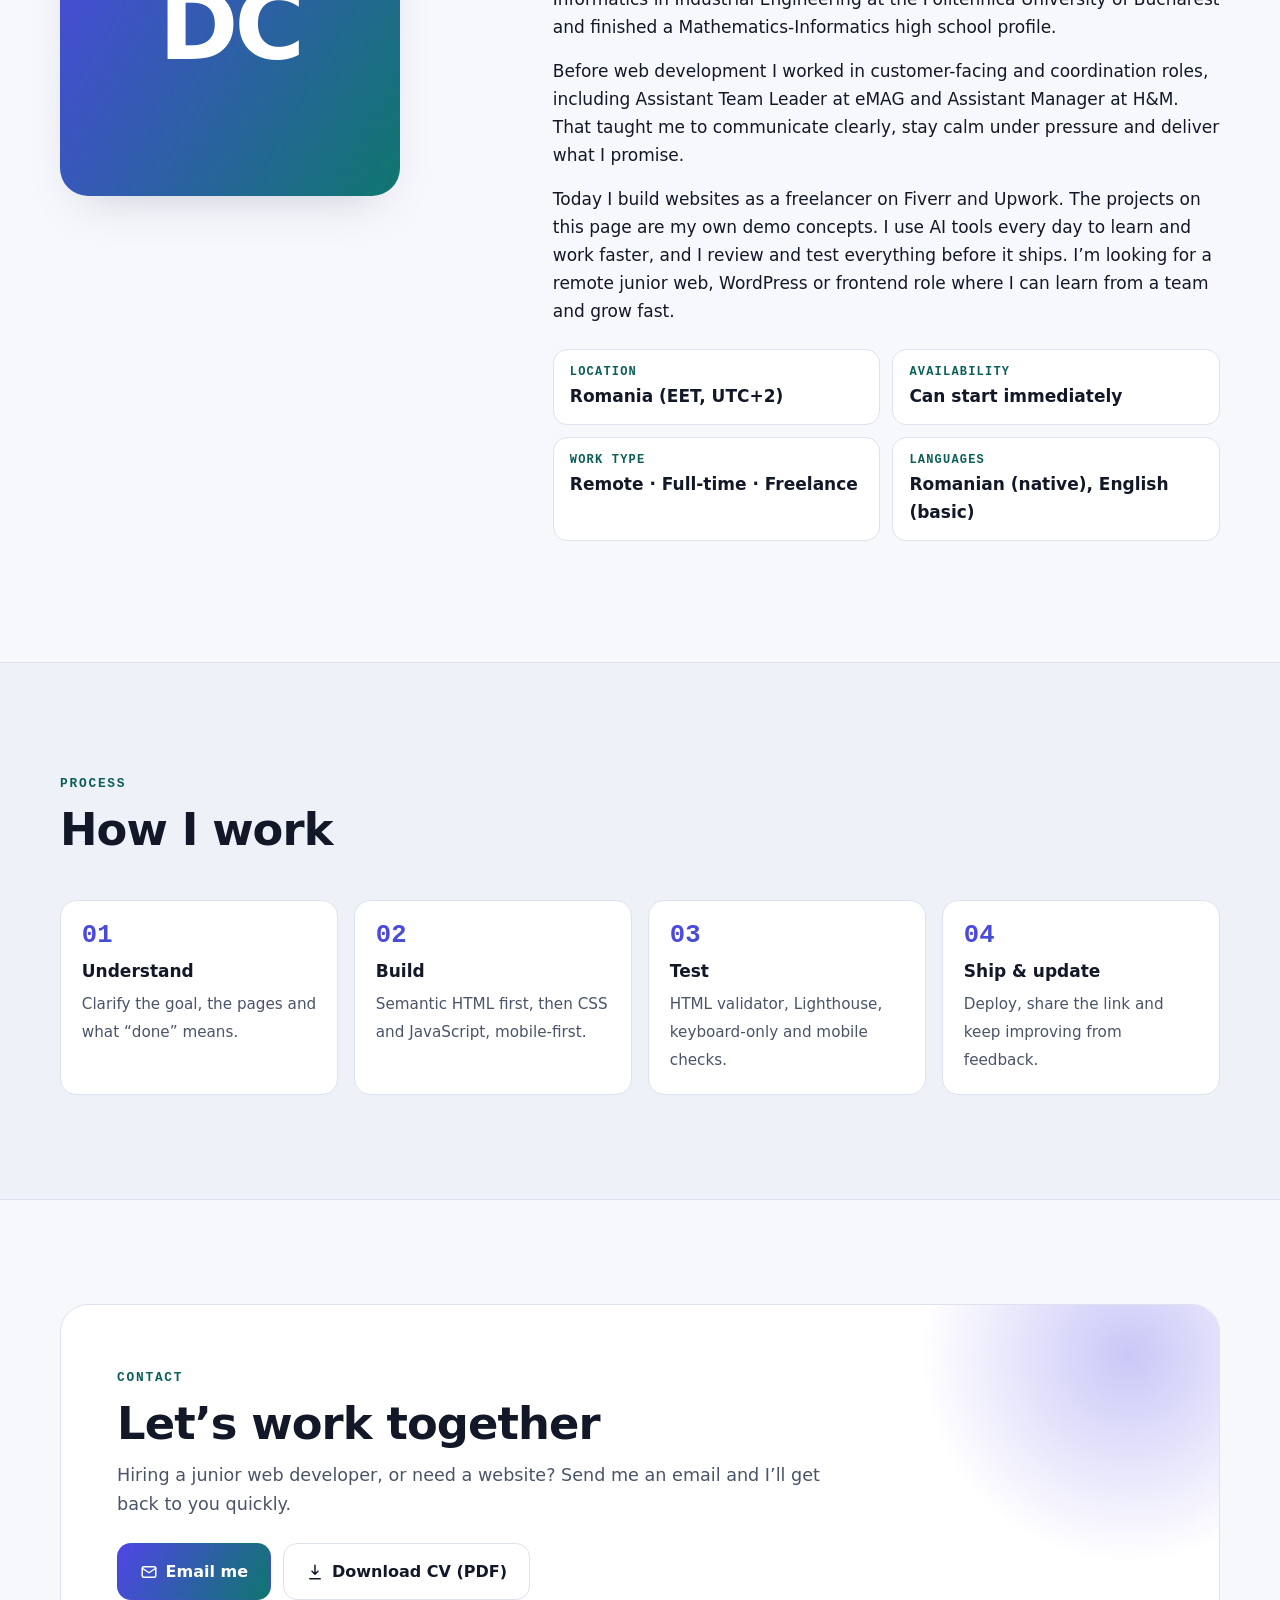
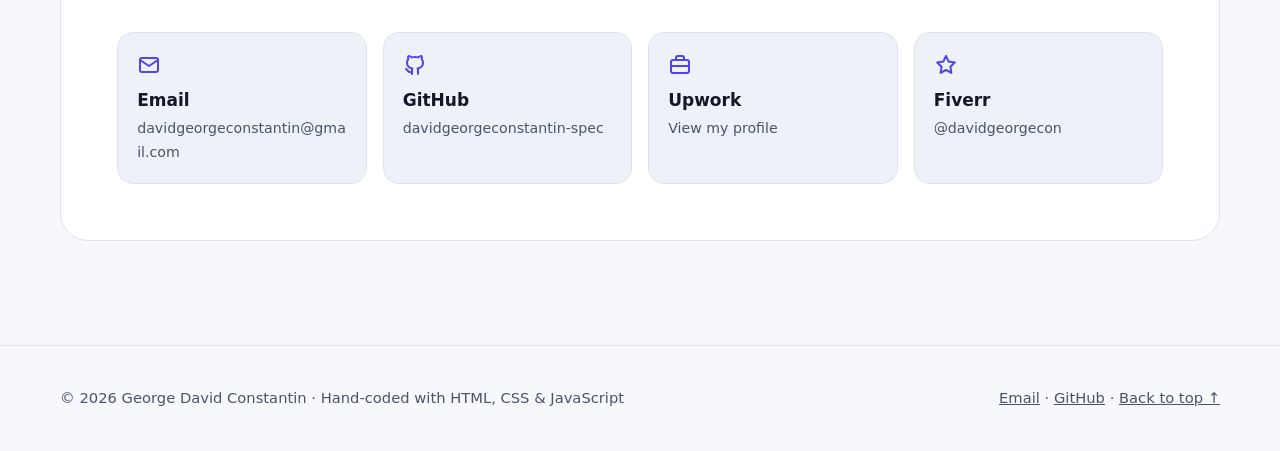
==== commit 804cdbf9: "Update skills: MySQL, WooCommerce, REST, React/TS" ====
--- a/index.html
+++ b/index.html
@@ -3,14 +3,14 @@
 <head>
 <meta charset="utf-8">
 <meta name="viewport" content="width=device-width, initial-scale=1">
-<title>David Constantin — Junior Web Developer (WordPress, HTML, CSS, JavaScript, PHP)</title>
-<meta name="description" content="Portfolio of George David Constantin, junior web developer from Romania. Responsive, accessible websites and WordPress themes with HTML, CSS, JavaScript and PHP. Open to remote roles.">
+<title>David Constantin — Junior Web Developer (WordPress, WooCommerce, PHP/MySQL, JavaScript/React)</title>
+<meta name="description" content="Portfolio of George David Constantin, junior web developer from Romania. Responsive, accessible websites, WordPress themes and WooCommerce shops with PHP, MySQL, JavaScript and basic React. Open to remote roles.">
 <meta name="author" content="George David Constantin">
 <link rel="canonical" href="https://davidgeorgeconstantin-spec.github.io/">
 <meta property="og:type" content="website">
 <meta property="og:site_name" content="David Constantin — Web Developer">
-<meta property="og:title" content="David Constantin — Junior Web Developer (WordPress, HTML, CSS, JavaScript, PHP)">
-<meta property="og:description" content="Portfolio of George David Constantin, junior web developer from Romania. Responsive, accessible websites and WordPress themes with HTML, CSS, JavaScript and PHP. Open to remote roles.">
+<meta property="og:title" content="David Constantin — Junior Web Developer (WordPress, WooCommerce, PHP/MySQL, JavaScript/React)">
+<meta property="og:description" content="Portfolio of George David Constantin, junior web developer from Romania. Responsive, accessible websites, WordPress themes and WooCommerce shops with PHP, MySQL, JavaScript and basic React. Open to remote roles.">
 <meta property="og:url" content="https://davidgeorgeconstantin-spec.github.io/">
 <meta property="og:image" content="https://davidgeorgeconstantin-spec.github.io/assets/img/og-image.jpg">
 <meta property="og:image:width" content="1200">
@@ -41,12 +41,12 @@
     <div>
       <p class="pill"><span class="dot" aria-hidden="true"></span> Open to remote junior roles &amp; freelance work</p>
       <h1>I build <span class="grad">fast, accessible</span> websites with WordPress &amp; clean code.</h1>
-      <p class="lead">Hi, I&rsquo;m David, a junior web developer from Romania. I hand-code responsive sites in HTML, CSS and JavaScript, build WordPress themes in PHP, and test every page on phone and desktop screen sizes.</p>
+      <p class="lead">Hi, I&rsquo;m David, a junior web developer from Romania. I hand-code responsive sites in HTML, CSS and JavaScript, build WordPress themes in PHP with MySQL, work with WooCommerce, and test every page on phone and desktop screen sizes.</p>
       <div class="cta">
         <a href="#projects" class="btn btn-accent">See my projects <svg viewBox="0 0 24 24" fill="none" stroke="currentColor" stroke-width="2" stroke-linecap="round" stroke-linejoin="round" aria-hidden="true" focusable="false"><path d="M5 12h14m-6-6 6 6-6 6"/></svg></a>
         <a href="/cv/George_David_Constantin_CV_EN_v2.pdf" class="btn btn-ghost" download><svg viewBox="0 0 24 24" fill="none" stroke="currentColor" stroke-width="2" stroke-linecap="round" stroke-linejoin="round" aria-hidden="true" focusable="false"><path d="M12 3v12m0 0-4-4m4 4 4-4M5 21h14"/></svg> Download CV</a>
       </div>
-      <ul class="chips" aria-label="Core skills"><li>HTML</li><li>CSS</li><li>JavaScript</li><li>WordPress</li><li>PHP</li><li>Responsive</li><li>Accessibility</li></ul>
+      <ul class="chips" aria-label="Core skills"><li>HTML</li><li>CSS</li><li>JavaScript</li><li>WordPress</li><li>PHP</li><li>MySQL</li><li>WooCommerce</li><li>Responsive</li><li>Accessibility</li></ul>
     </div>
     <div class="hero-visual" aria-hidden="true">
       <div class="window">
@@ -161,18 +161,13 @@
     <div class="head">
       <p class="eyebrow">Skills</p>
       <h2>What I work with</h2>
-      <p class="sub">A short, honest list. These are the tools I actually use in the projects above.</p>
-    </div>
-    <div class="skills" data-reveal>
-<div class="skill"><span class="ico" aria-hidden="true">HTML</span><div><h3>HTML5</h3><p>Semantic markup: landmarks, headings in order, real buttons and labelled form fields.</p></div></div>
-<div class="skill"><span class="ico" aria-hidden="true">CSS</span><div><h3>CSS3</h3><p>Flexbox, Grid, custom properties, media queries, dark/light themes, subtle animations.</p></div></div>
-<div class="skill"><span class="ico" aria-hidden="true">JS</span><div><h3>JavaScript</h3><p>DOM, events and form validation in plain JavaScript; dynamic content from data.</p></div></div>
-<div class="skill"><span class="ico" aria-hidden="true">WP</span><div><h3>WordPress</h3><p>Small-business sites and a custom classic theme (templates, menus, widgets).</p></div></div>
-<div class="skill"><span class="ico" aria-hidden="true">PHP</span><div><h3>PHP</h3><p>WordPress templates and form handling with server-side validation and escaping.</p></div></div>
-<div class="skill"><span class="ico" aria-hidden="true">RWD</span><div><h3>Responsive design</h3><p>Mobile-first layouts that work from small phones to wide screens.</p></div></div>
-<div class="skill"><span class="ico" aria-hidden="true">A11Y</span><div><h3>Accessibility basics</h3><p>Contrast, alt text, keyboard navigation, skip links, ARIA where needed.</p></div></div>
-<div class="skill"><span class="ico" aria-hidden="true">SEO</span><div><h3>SEO basics</h3><p>Titles, meta descriptions, Open Graph, sitemap, clean headings and fast pages.</p></div></div>
-<div class="skill"><span class="ico" aria-hidden="true">AI</span><div><h3>AI-assisted workflow</h3><p>I use AI tools every day to work faster, and I always review and test the result.</p></div></div>
+      <p class="sub">Grouped by area, with honest levels. HTML, CSS, JavaScript, PHP and WordPress are what the demos above are built with. React and TypeScript are basic, and I am still learning them.</p>
+    </div>
+    <div class="skills skills-grouped" data-reveal>
+<div class="skill-group"><h3>Front-end</h3><ul><li><b>HTML5</b><span class="d">semantic markup, accessible forms</span></li><li><b>CSS3</b><span class="d">Flexbox, Grid, responsive, dark/light themes</span></li><li><b>JavaScript ES6+</b><span class="d">DOM, events, validation, dynamic content</span></li><li><b>React / TypeScript</b> <span class="lvl">Basic, learning</span><span class="d">used in small exercises</span></li></ul></div>
+<div class="skill-group"><h3>Back-end &amp; data</h3><ul><li><b>PHP</b><span class="d">WordPress templates, form handling, validation and escaping</span></li><li><b>MySQL</b><span class="d">databases behind WordPress and PHP forms</span></li><li><b>REST APIs / JSON</b><span class="d">consuming and reading JSON data</span></li></ul></div>
+<div class="skill-group"><h3>CMS &amp; e-commerce</h3><ul><li><b>WordPress</b><span class="d">small-business sites</span></li><li><b>Custom themes</b><span class="d">classic theme: templates, menus, widgets</span></li><li><b>WooCommerce</b><span class="d">online shop setup</span></li></ul></div>
+<div class="skill-group"><h3>Tools</h3><ul><li><b>Git / GitHub</b><span class="d">version control, hosting this portfolio</span></li><li><b>Lighthouse &amp; accessibility</b><span class="d">performance and a11y checks, keyboard, contrast, ARIA</span></li><li><b>SEO basics</b><span class="d">titles, meta, Open Graph, sitemap</span></li><li><b>AI-assisted workflow</b><span class="d">I review and test everything AI produces</span></li></ul></div>
     </div>
   </div>
 </section>
--- a/assets/css/site.css
+++ b/assets/css/site.css
@@ -0,0 +1,215 @@
+/* David Constantin — portfolio v2. Plain CSS, no framework. */
+:root{
+  --bg:#0a0d17;--bg-2:#0f1422;--surface:#141a2b;--surface-2:#1a2236;--line:#26304a;
+  --text:#e8ecf6;--muted:#a3adc4;--accent:#8b8cff;--accent-2:#2dd4bf;--accent-ink:#0a0d17;
+  --grad:linear-gradient(120deg,#8b8cff 0%,#5eead4 100%);
+  --shadow:0 20px 60px -20px rgba(0,0,0,.55);--radius:18px;
+  --font:ui-sans-serif,system-ui,-apple-system,"Segoe UI",Roboto,"Helvetica Neue",Arial,sans-serif;
+  --mono:ui-monospace,SFMono-Regular,Menlo,Consolas,"Liberation Mono",monospace;
+  color-scheme:dark;
+}
+[data-theme="light"]{
+  --bg:#f7f8fc;--bg-2:#eef1f8;--surface:#ffffff;--surface-2:#f2f4fa;--line:#dde2ee;
+  --text:#121828;--muted:#4a5468;--accent:#4f46e5;--accent-2:#0b5f58;--accent-ink:#ffffff;
+  --grad:linear-gradient(120deg,#4f46e5 0%,#0f766e 100%);
+  --shadow:0 20px 50px -24px rgba(30,40,80,.25);color-scheme:light;
+}
+*,*::before,*::after{box-sizing:border-box}
+html{scroll-behavior:smooth;-webkit-text-size-adjust:100%}
+body{margin:0;overflow-x:hidden;font-family:var(--font);background:var(--bg);color:var(--text);line-height:1.65;font-size:1.0625rem;text-rendering:optimizeLegibility;-webkit-font-smoothing:antialiased}
+img{max-width:100%;height:auto;display:block}
+a{color:inherit}
+p{margin:0 0 1rem}
+h1,h2,h3,h4{line-height:1.15;margin:0 0 .75rem;letter-spacing:-.02em}
+h1{font-size:clamp(2.1rem,5.2vw,3.7rem);overflow-wrap:break-word;font-weight:800;letter-spacing:-.035em}
+h2{font-size:clamp(1.9rem,4vw,2.8rem);font-weight:800}
+h3{font-size:1.25rem;font-weight:700}
+code,pre{font-family:var(--mono);font-size:.9rem}
+:focus-visible{outline:3px solid var(--accent-2);outline-offset:3px;border-radius:6px}
+.skip{position:absolute;left:1rem;top:-100px;z-index:100;background:var(--accent);color:var(--accent-ink);padding:.7rem 1rem;border-radius:10px;font-weight:700;text-decoration:none}
+.skip:focus{top:1rem}
+.sr-only{position:absolute!important;width:1px;height:1px;padding:0;margin:-1px;overflow:hidden;clip:rect(0,0,0,0);white-space:nowrap;border:0}
+.wrap{width:min(1160px,100% - 2.5rem);margin-inline:auto}
+.grad{background:var(--grad);-webkit-background-clip:text;background-clip:text;color:transparent}
+
+/* nav */
+.nav{position:sticky;top:0;z-index:50;background:color-mix(in srgb,var(--bg) 78%,transparent);backdrop-filter:saturate(1.4) blur(14px);-webkit-backdrop-filter:saturate(1.4) blur(14px);border-bottom:1px solid transparent;transition:border-color .3s}
+.nav.scrolled{border-bottom-color:var(--line)}
+.nav-in{display:flex;align-items:center;justify-content:space-between;height:68px;gap:1rem}
+.logo{display:flex;align-items:center;gap:.6rem;font-weight:800;text-decoration:none;letter-spacing:-.01em}
+.logo-mark{display:grid;place-items:center;width:36px;height:36px;border-radius:11px;background:var(--grad);color:#0a0d17;font-size:.85rem;font-weight:900}
+.menu{display:flex;align-items:center;gap:.25rem}
+.menu a{padding:.5rem .8rem;border-radius:10px;text-decoration:none;color:var(--muted);font-weight:600;font-size:.95rem}
+.menu a:hover,.menu a[aria-current="page"]{color:var(--text);background:var(--surface)}
+.nav-tools{display:flex;align-items:center;gap:.5rem}
+.icon-btn{display:grid;place-items:center;width:42px;height:42px;border-radius:12px;border:1px solid var(--line);background:var(--surface);color:var(--text);cursor:pointer}
+.icon-btn:hover{border-color:var(--accent)}
+.icon-btn svg{width:20px;height:20px}
+.theme-toggle .sun{display:none}[data-theme="light"] .theme-toggle .sun{display:block}[data-theme="light"] .theme-toggle .moon{display:none}
+.menu-btn{display:none}
+@media (max-width:860px){
+  .menu-btn{display:grid}
+  .menu{position:absolute;top:68px;left:0;right:0;flex-direction:column;align-items:stretch;padding:1rem 1.25rem 1.5rem;background:var(--bg);border-bottom:1px solid var(--line);display:none}
+  .menu.open{display:flex}
+  .menu a{padding:.85rem 1rem;font-size:1.05rem}
+}
+
+/* buttons */
+.btn{display:inline-flex;align-items:center;gap:.5rem;padding:.9rem 1.35rem;border-radius:14px;font-weight:700;text-decoration:none;border:1px solid transparent;background:var(--text);color:var(--bg);transition:transform .2s,box-shadow .2s,background .2s;cursor:pointer;font-size:1rem}
+.btn:hover{transform:translateY(-2px);box-shadow:var(--shadow)}
+.btn-accent{background:var(--grad);color:#0a0d17}
+.btn-ghost{background:transparent;color:var(--text);border-color:var(--line)}
+.btn-ghost:hover{border-color:var(--accent)}
+.btn svg{width:18px;height:18px}
+
+/* hero */
+.hero{position:relative;overflow:hidden;padding:clamp(4rem,10vw,7.5rem) 0 clamp(3.5rem,8vw,6rem)}
+.hero::before{content:"";position:absolute;inset:-40% -10% auto;height:120%;background:radial-gradient(40% 50% at 20% 30%,color-mix(in srgb,var(--accent) 35%,transparent),transparent 70%),radial-gradient(35% 45% at 85% 20%,color-mix(in srgb,var(--accent-2) 28%,transparent),transparent 70%);filter:blur(10px);opacity:.7;pointer-events:none;animation:drift 18s ease-in-out infinite alternate}
+.hero::after{content:"";position:absolute;inset:0;background-image:linear-gradient(var(--line) 1px,transparent 1px),linear-gradient(90deg,var(--line) 1px,transparent 1px);background-size:56px 56px;mask-image:radial-gradient(60% 60% at 50% 30%,#000 10%,transparent 75%);-webkit-mask-image:radial-gradient(60% 60% at 50% 30%,#000 10%,transparent 75%);opacity:.35;pointer-events:none}
+@keyframes drift{to{transform:translate3d(3%,4%,0) scale(1.05)}}
+.hero-grid>*{min-width:0}
+.hero-grid{position:relative;z-index:1;display:grid;grid-template-columns:1.2fr .8fr;gap:clamp(2rem,5vw,4rem);align-items:center}
+.pill{display:inline-flex;align-items:center;gap:.55rem;padding:.4rem .9rem;border:1px solid var(--line);border-radius:999px;background:var(--surface);font-size:.88rem;color:var(--muted);font-weight:600;margin-bottom:1.4rem}
+.dot{width:8px;height:8px;border-radius:50%;background:#22c55e;box-shadow:0 0 0 0 rgba(34,197,94,.6);animation:pulse 2s infinite}
+@keyframes pulse{70%{box-shadow:0 0 0 10px rgba(34,197,94,0)}100%{box-shadow:0 0 0 0 rgba(34,197,94,0)}}
+.lead{font-size:clamp(1.1rem,2vw,1.3rem);color:var(--muted);max-width:38rem;margin-bottom:2rem}
+.cta{display:flex;flex-wrap:wrap;gap:.8rem;margin-bottom:2rem}
+@media (max-width:480px){.cta .btn{flex:1 1 100%;justify-content:center}}
+.chips{display:flex;flex-wrap:wrap;gap:.5rem;list-style:none;padding:0;margin:0}
+.chips li{padding:.35rem .75rem;border-radius:999px;border:1px solid var(--line);font-size:.85rem;color:var(--muted);background:color-mix(in srgb,var(--surface) 60%,transparent)}
+.hero-visual{position:relative}
+.window{background:var(--surface);border:1px solid var(--line);border-radius:var(--radius);box-shadow:var(--shadow);overflow:hidden}
+.window-bar{display:flex;align-items:center;gap:6px;padding:.75rem 1rem;border-bottom:1px solid var(--line);background:var(--surface-2)}
+.window-bar i{width:11px;height:11px;border-radius:50%;background:#f87171}.window-bar i:nth-child(2){background:#fbbf24}.window-bar i:nth-child(3){background:#34d399}
+.window-bar span{margin-left:.6rem;font:600 .8rem var(--mono);color:var(--muted)}
+.window pre{margin:0;padding:1.2rem 1.25rem 1.4rem;overflow:auto;line-height:1.7;color:var(--muted);font-size:.86rem}
+.tk-t{color:#f472b6}.tk-a{color:#93c5fd}.tk-s{color:#86efac}.tk-c{color:#7c8aa8;font-style:italic}.tk-f{color:#fcd34d}
+[data-theme="light"] .tk-t{color:#be185d}[data-theme="light"] .tk-a{color:#1d4ed8}[data-theme="light"] .tk-s{color:#15803d}[data-theme="light"] .tk-c{color:#64748b}[data-theme="light"] .tk-f{color:#a16207}
+.float-card{position:absolute;right:-.75rem;bottom:-1.5rem;background:var(--surface);border:1px solid var(--line);border-radius:14px;padding:.85rem 1rem;box-shadow:var(--shadow);display:flex;gap:.75rem;align-items:center;font-size:.88rem;animation:bob 6s ease-in-out infinite}
+.float-card b{display:block;font-size:1rem}
+.float-card .ring{width:44px;height:44px;border-radius:50%;display:grid;place-items:center;font-weight:800;font-size:.8rem;border:3px solid var(--accent-2);color:var(--accent-2)}
+@keyframes bob{50%{transform:translateY(-8px)}}
+@media (max-width:900px){.hero-grid{grid-template-columns:1fr}.float-card{right:.5rem}}
+
+/* sections */
+.section{padding:clamp(4rem,9vw,6.5rem) 0;position:relative}
+.section.alt{background:var(--bg-2);border-block:1px solid var(--line)}
+.eyebrow{display:inline-block;font:700 .8rem var(--mono);letter-spacing:.14em;text-transform:uppercase;color:var(--accent-2);margin-bottom:.8rem}
+.sub{color:var(--muted);max-width:44rem;font-size:1.1rem}
+.head{margin-bottom:2.75rem}
+
+/* projects */
+.projects{display:grid;grid-template-columns:repeat(2,1fr);gap:1.5rem}
+@media (max-width:820px){.projects{grid-template-columns:1fr}}
+.project{display:flex;flex-direction:column;background:var(--surface);border:1px solid var(--line);border-radius:var(--radius);overflow:hidden;transition:transform .3s,border-color .3s,box-shadow .3s}
+.project:hover{transform:translateY(-4px);border-color:color-mix(in srgb,var(--accent) 55%,var(--line));box-shadow:var(--shadow)}
+.thumb{display:block;aspect-ratio:16/10;overflow:hidden;background:var(--surface-2);border-bottom:1px solid var(--line)}
+.thumb img{width:100%;height:100%;object-fit:cover;object-position:top;transition:transform .6s}
+.project:hover .thumb img{transform:scale(1.04)}
+.p-body{padding:1.4rem 1.5rem 1.6rem;display:flex;flex-direction:column;flex:1}
+.p-body p{color:var(--muted)}
+.tags{display:flex;flex-wrap:wrap;gap:.4rem;list-style:none;padding:0;margin:0 0 1.2rem}
+.tags li{font:600 .76rem var(--mono);padding:.25rem .55rem;border-radius:8px;background:var(--surface-2);border:1px solid var(--line);color:var(--muted)}
+.badge{align-self:flex-start;font:700 .72rem var(--mono);letter-spacing:.06em;text-transform:uppercase;padding:.3rem .6rem;border-radius:8px;margin-bottom:.8rem;background:color-mix(in srgb,var(--accent) 16%,transparent);color:var(--accent);border:1px solid color-mix(in srgb,var(--accent) 35%,transparent)}
+.badge.new{background:color-mix(in srgb,var(--accent-2) 16%,transparent);color:var(--accent-2);border-color:color-mix(in srgb,var(--accent-2) 35%,transparent)}
+.p-links{margin-top:auto;display:flex;gap:1.2rem;flex-wrap:wrap}
+.link{font-weight:700;text-decoration:none;color:var(--accent);display:inline-flex;gap:.35rem;align-items:center}
+.link svg{width:18px;height:18px;flex:none}
+.link{white-space:nowrap}
+.link:hover{text-decoration:underline;text-underline-offset:4px}
+.note{font-size:.92rem;color:var(--muted);border-left:3px solid var(--accent-2);padding:.6rem 1rem;background:var(--surface);border-radius:0 12px 12px 0;margin-top:2rem}
+
+/* cards */
+.grid3{display:grid;grid-template-columns:repeat(3,1fr);gap:1.25rem}
+.grid2{display:grid;grid-template-columns:repeat(2,1fr);gap:1.25rem}
+@media (max-width:900px){.grid3{grid-template-columns:1fr 1fr}}
+@media (max-width:640px){.grid3,.grid2{grid-template-columns:1fr}}
+.card{background:var(--surface);border:1px solid var(--line);border-radius:var(--radius);padding:1.6rem;transition:border-color .3s,transform .3s}
+.card:hover{border-color:color-mix(in srgb,var(--accent) 50%,var(--line));transform:translateY(-3px)}
+.card p{color:var(--muted);margin:0}
+.ico{width:46px;height:46px;border-radius:13px;display:grid;place-items:center;background:color-mix(in srgb,var(--accent) 15%,transparent);color:var(--accent);margin-bottom:1rem}
+.ico svg{width:24px;height:24px}
+.card ul{margin:.8rem 0 0;padding-left:1.1rem;color:var(--muted)}
+
+/* skills */
+.skills{display:grid;grid-template-columns:repeat(3,1fr);gap:1rem}
+@media (max-width:900px){.skills{grid-template-columns:1fr 1fr}}@media (max-width:600px){.skills{grid-template-columns:1fr}}
+.skill{display:flex;gap:1rem;align-items:flex-start;background:var(--surface);border:1px solid var(--line);border-radius:16px;padding:1.2rem 1.3rem}
+.skill .ico{margin:0;flex:none;width:42px;height:42px;font:800 .8rem var(--mono)}
+.skill h3{font-size:1.05rem;margin-bottom:.25rem}
+.skill p{margin:0;color:var(--muted);font-size:.95rem}
+
+/* checklist */
+.checks{list-style:none;padding:0;margin:0;display:grid;grid-template-columns:repeat(auto-fit,minmax(260px,1fr));gap:.75rem 1.5rem}
+.checks li{position:relative;padding-left:2rem;color:var(--muted)}
+.checks li b{color:var(--text)}
+.checks li::before{content:"";position:absolute;left:0;top:.3rem;width:1.2rem;height:1.2rem;border-radius:6px;background:var(--grad);-webkit-mask:url("data:image/svg+xml,%3Csvg xmlns='http://www.w3.org/2000/svg' viewBox='0 0 24 24'%3E%3Cpath d='M9 16.2 4.8 12l-1.4 1.4L9 19 21 7l-1.4-1.4z'/%3E%3C/svg%3E") center/contain no-repeat;mask:url("data:image/svg+xml,%3Csvg xmlns='http://www.w3.org/2000/svg' viewBox='0 0 24 24'%3E%3Cpath d='M9 16.2 4.8 12l-1.4 1.4L9 19 21 7l-1.4-1.4z'/%3E%3C/svg%3E") center/contain no-repeat}
+
+/* about */
+.about{display:grid;grid-template-columns:.8fr 1.2fr;gap:3rem;align-items:start}
+@media (max-width:860px){.about{grid-template-columns:1fr}.avatar{max-width:160px;border-radius:22px;font-size:3.5rem}}
+@media (max-width:420px){.facts{grid-template-columns:1fr}}
+.avatar{aspect-ratio:1;border-radius:28px;background:var(--grad);display:grid;place-items:center;font-size:clamp(4rem,10vw,6rem);font-weight:900;color:#0a0d17;letter-spacing:-.04em;box-shadow:var(--shadow);max-width:340px}
+.facts{display:grid;grid-template-columns:repeat(2,1fr);gap:.75rem;margin-top:1.5rem}
+.facts div{background:var(--surface);border:1px solid var(--line);border-radius:14px;padding:.9rem 1rem}
+.facts dt{font:700 .75rem var(--mono);text-transform:uppercase;letter-spacing:.1em;color:var(--accent-2)}
+.facts dd{margin:.2rem 0 0;font-weight:600}
+.facts dl{margin:0}
+
+/* steps */
+.steps{list-style:none;padding:0;margin:0;display:grid;grid-template-columns:repeat(4,1fr);gap:1rem;counter-reset:s}
+@media (max-width:900px){.steps{grid-template-columns:1fr 1fr}}
+@media (max-width:520px){.steps{grid-template-columns:1fr}}
+.steps li{counter-increment:s;background:var(--surface);border:1px solid var(--line);border-radius:16px;padding:1.3rem}
+.steps li::before{content:"0" counter(s);display:block;font:800 1.6rem var(--mono);background:var(--grad);-webkit-background-clip:text;background-clip:text;color:transparent;margin-bottom:.4rem}
+.steps b{display:block;margin-bottom:.25rem}.steps span{color:var(--muted);font-size:.95rem}
+
+/* contact */
+.contact-box{background:var(--surface);border:1px solid var(--line);border-radius:28px;padding:clamp(2rem,5vw,3.5rem);position:relative;overflow:hidden}
+.contact-box::before{content:"";position:absolute;width:420px;height:420px;right:-120px;top:-160px;background:radial-gradient(circle,color-mix(in srgb,var(--accent) 30%,transparent),transparent 70%);pointer-events:none}
+.contact-grid{display:grid;grid-template-columns:repeat(4,1fr);gap:1rem;margin-top:2rem;position:relative}
+@media (max-width:900px){.contact-grid{grid-template-columns:1fr 1fr}}
+@media (max-width:480px){.contact-grid{grid-template-columns:1fr}}
+.c-card{display:flex;flex-direction:column;gap:.2rem;padding:1.2rem;border-radius:16px;border:1px solid var(--line);background:var(--bg-2);text-decoration:none;transition:border-color .25s,transform .25s}
+.c-card:hover{border-color:var(--accent);transform:translateY(-3px)}
+.c-card svg{width:24px;height:24px;color:var(--accent);margin-bottom:.4rem}
+.c-card small{color:var(--muted);word-break:break-all}
+
+/* footer */
+.footer{padding:2.5rem 0;color:var(--muted);font-size:.92rem;border-top:1px solid var(--line)}
+.footer .wrap{display:flex;justify-content:space-between;gap:1rem;flex-wrap:wrap}
+.footer a{color:var(--muted)}
+
+/* case study */
+.cs-hero{padding:clamp(3rem,8vw,5rem) 0 2.5rem}
+.crumbs{font-size:.9rem;color:var(--muted);margin-bottom:1.4rem}.crumbs a{color:var(--muted)}
+.meta{display:grid;grid-template-columns:repeat(auto-fit,minmax(170px,1fr));gap:.75rem;margin:2rem 0 0}
+.meta div{background:var(--surface);border:1px solid var(--line);border-radius:14px;padding:.9rem 1rem}
+.meta dt{font:700 .72rem var(--mono);text-transform:uppercase;letter-spacing:.1em;color:var(--accent-2)}
+.meta dd{margin:.2rem 0 0;font-weight:600}
+.shot{border-radius:var(--radius);border:1px solid var(--line);overflow:hidden;box-shadow:var(--shadow);background:var(--surface)}
+.shot figcaption{padding:.75rem 1rem;font-size:.88rem;color:var(--muted);border-top:1px solid var(--line)}
+.shots{display:grid;grid-template-columns:2.2fr 1fr;gap:1.25rem;align-items:start;margin:0}
+@media (max-width:760px){.shots{grid-template-columns:1fr}}
+.prose{max-width:46rem}
+.prose h2{font-size:1.7rem;margin-top:3rem}
+.prose ul{color:var(--muted);padding-left:1.2rem}
+.prose li{margin-bottom:.4rem}
+.prose p{color:var(--muted)}
+.prose strong{color:var(--text)}
+.code-block{background:#0b1020;color:#cbd5e1;border:1px solid var(--line);border-radius:14px;overflow:auto;max-height:560px;margin:1rem 0 1.5rem}
+.code-block pre{margin:0;padding:1.1rem 1.2rem;line-height:1.6;font-size:.84rem;tab-size:2}
+.code-head{display:flex;justify-content:space-between;align-items:center;font:600 .8rem var(--mono);color:#94a3b8;padding:.6rem 1rem;border-bottom:1px solid #1f2a44;position:sticky;top:0;background:#0b1020}
+.copy{font:600 .75rem var(--mono);color:#e2e8f0;background:#1e293b;border:1px solid #334155;border-radius:8px;padding:.3rem .65rem;cursor:pointer}.copy:hover{border-color:#8b8cff}
+.cs-nav{display:flex;justify-content:space-between;gap:1rem;flex-wrap:wrap;margin-top:3rem;padding-top:2rem;border-top:1px solid var(--line)}
+.demo-flag{display:inline-flex;gap:.5rem;align-items:center;font-size:.9rem;font-weight:600;padding:.5rem .9rem;border-radius:10px;background:color-mix(in srgb,#f59e0b 15%,transparent);border:1px solid color-mix(in srgb,#f59e0b 40%,transparent);color:var(--text);margin-bottom:1.2rem}
+
+/* reveal animation */
+.reveal{opacity:0;transform:translateY(18px);transition:opacity .7s ease,transform .7s ease}
+.reveal.in{opacity:1;transform:none}
+@media (prefers-reduced-motion:reduce){
+  *,*::before,*::after{animation:none!important;transition:none!important;scroll-behavior:auto!important}
+  .reveal{opacity:1;transform:none}
+}
+@media print{.nav,.hero::before,.hero::after,.theme-toggle{display:none}body{background:#fff;color:#000}}
+[data-theme="light"] .btn-accent,[data-theme="light"] .logo-mark,[data-theme="light"] .avatar{color:#fff}
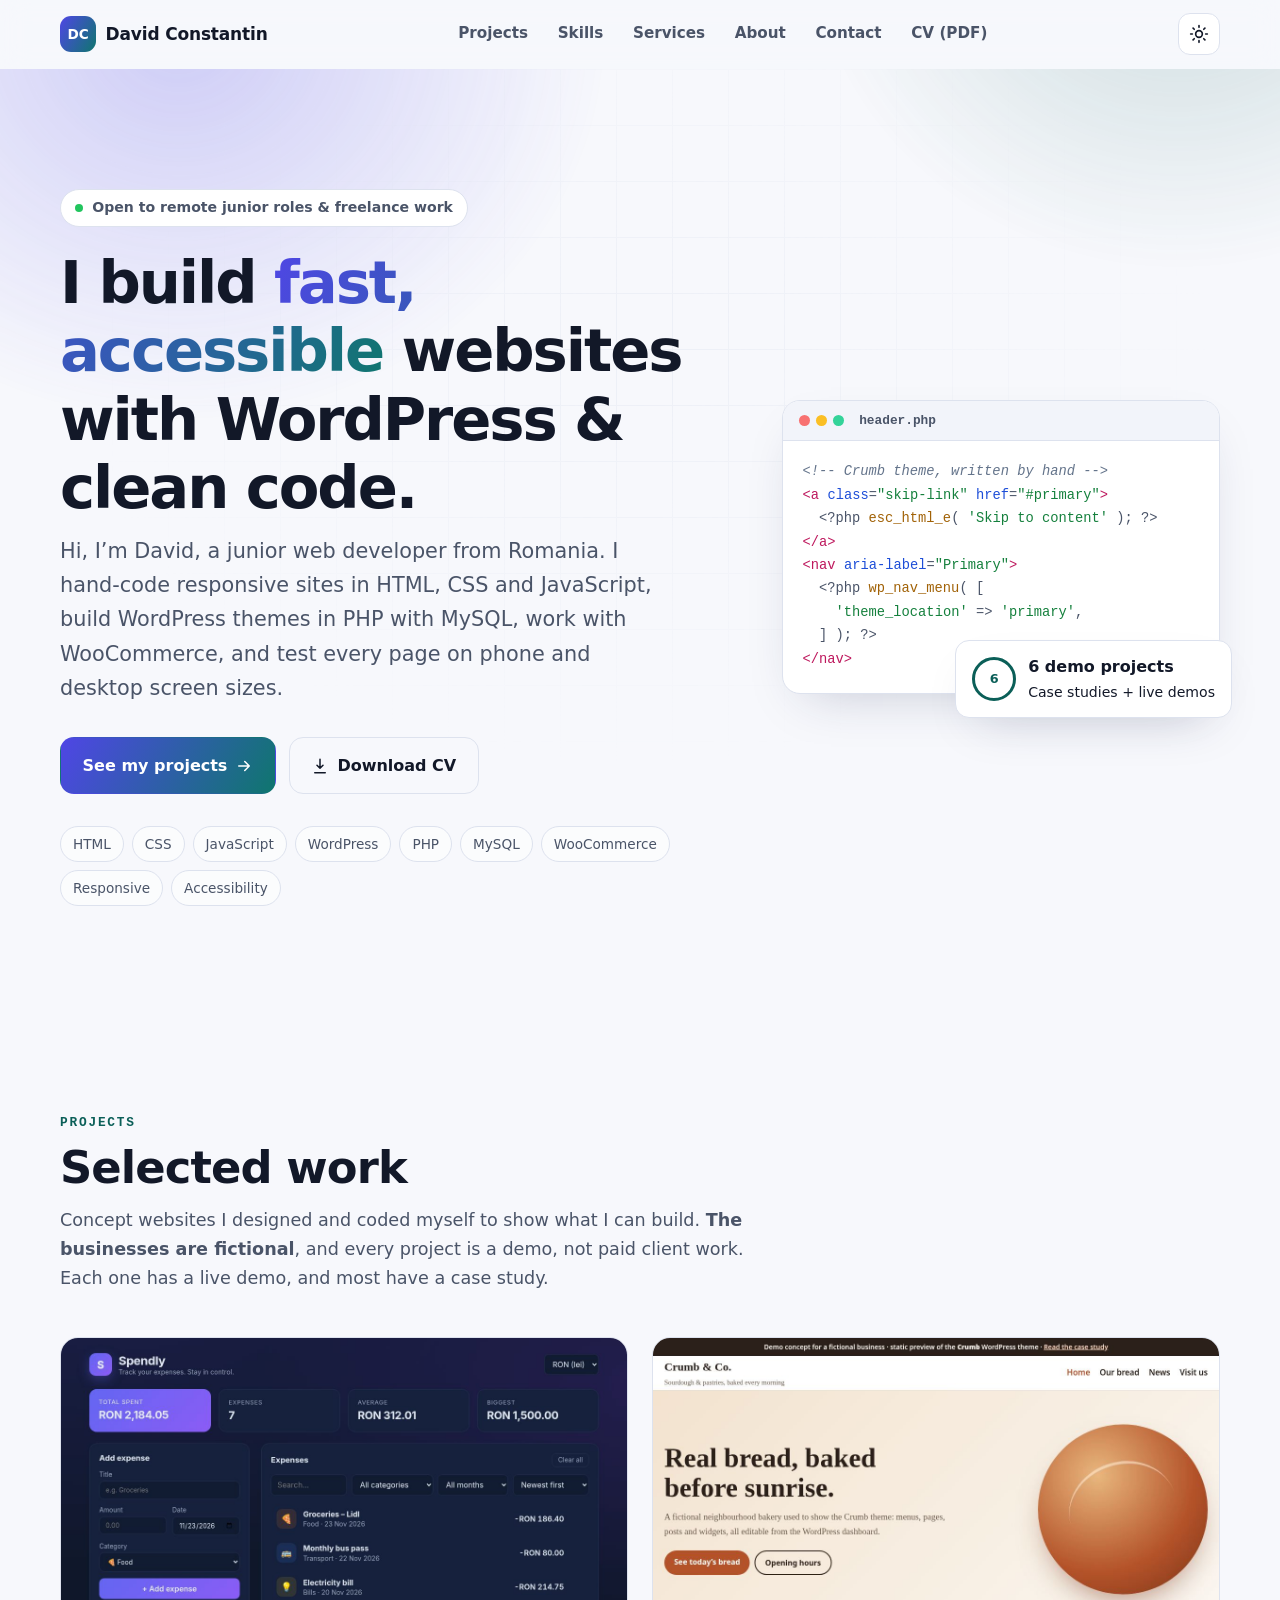
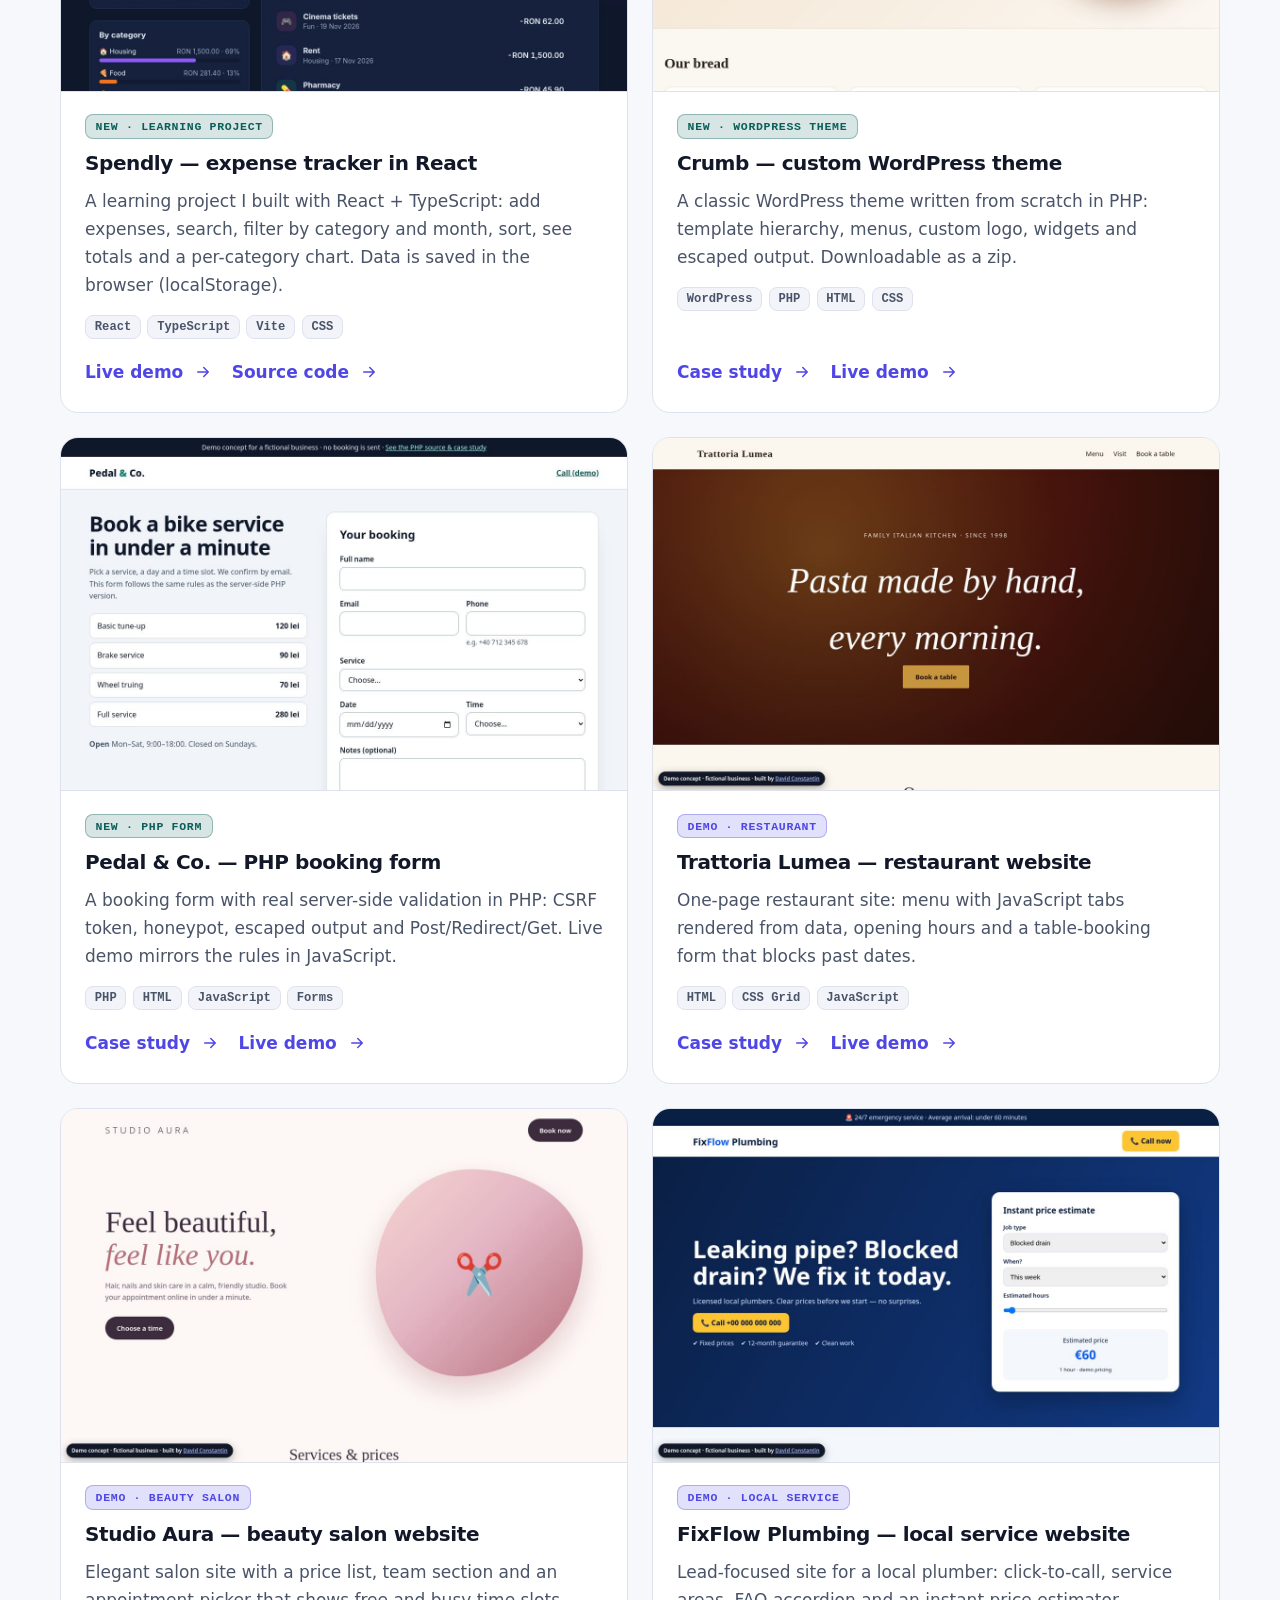
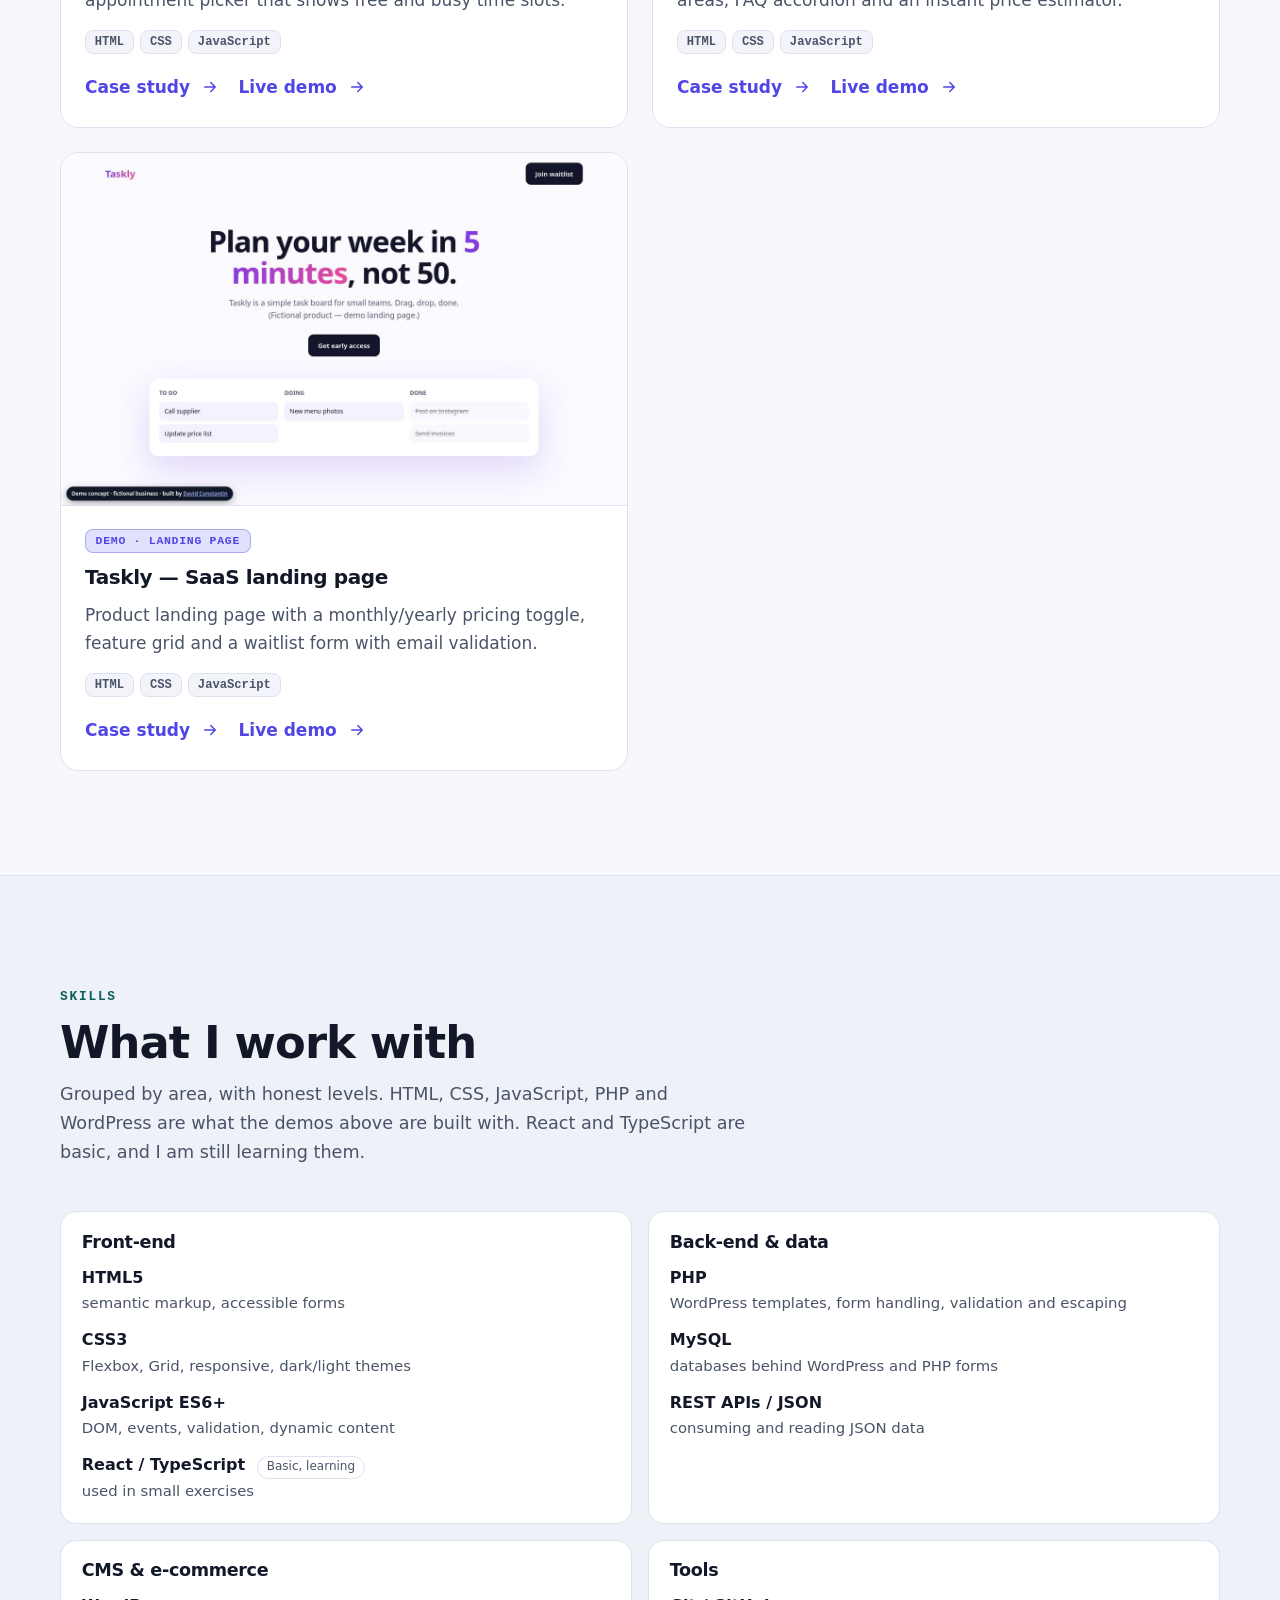
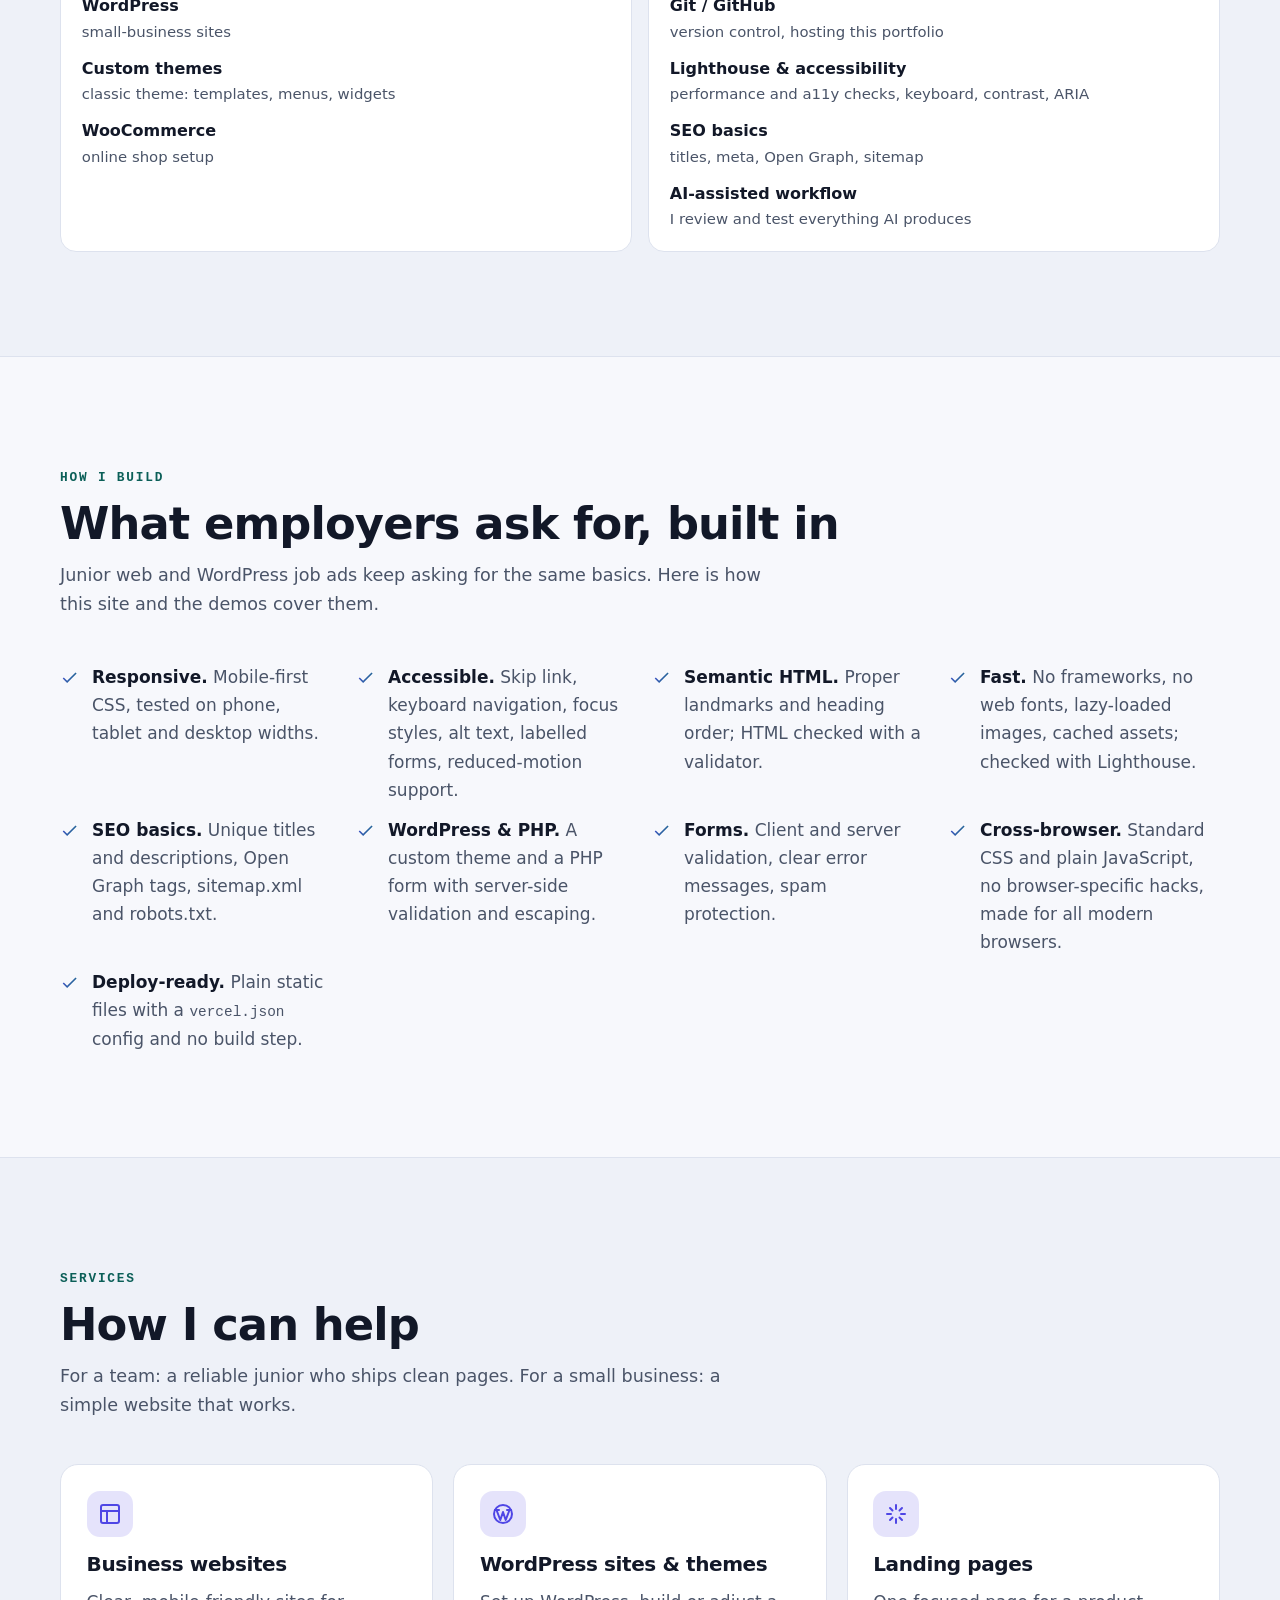
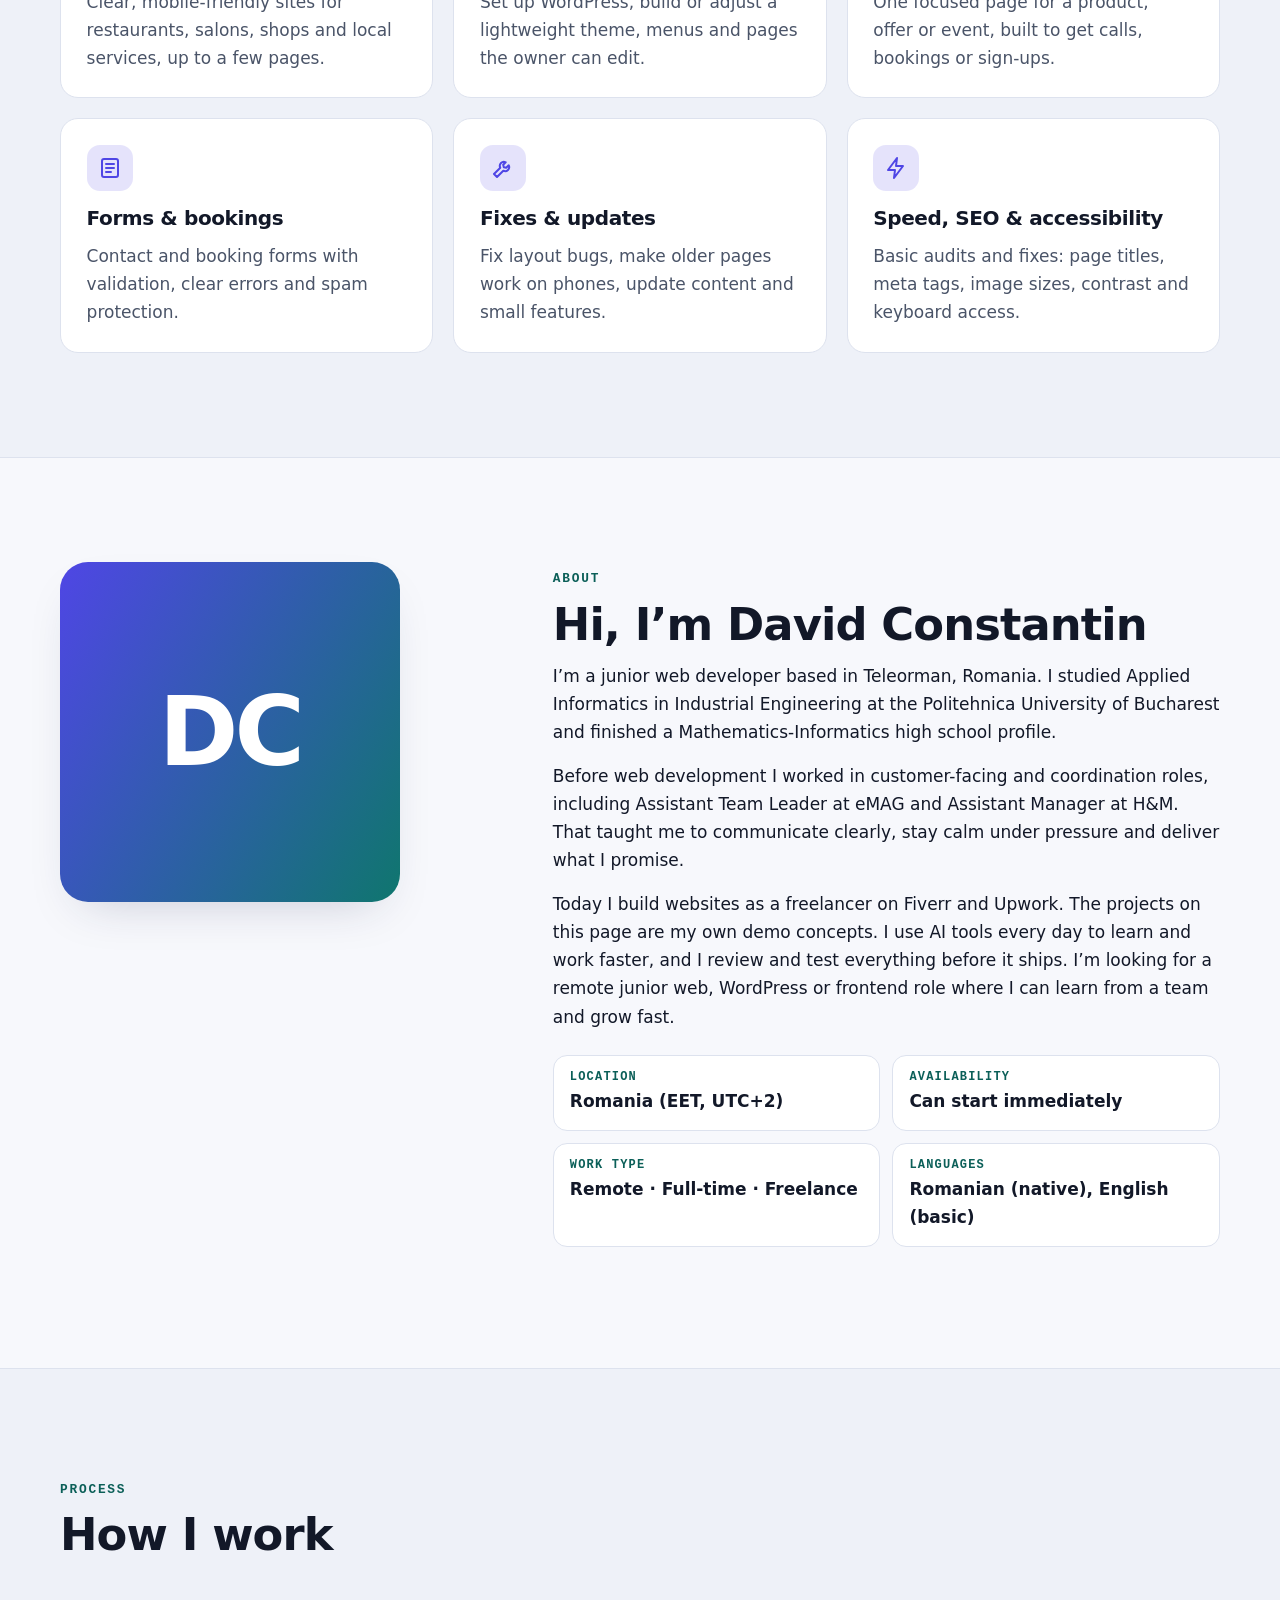
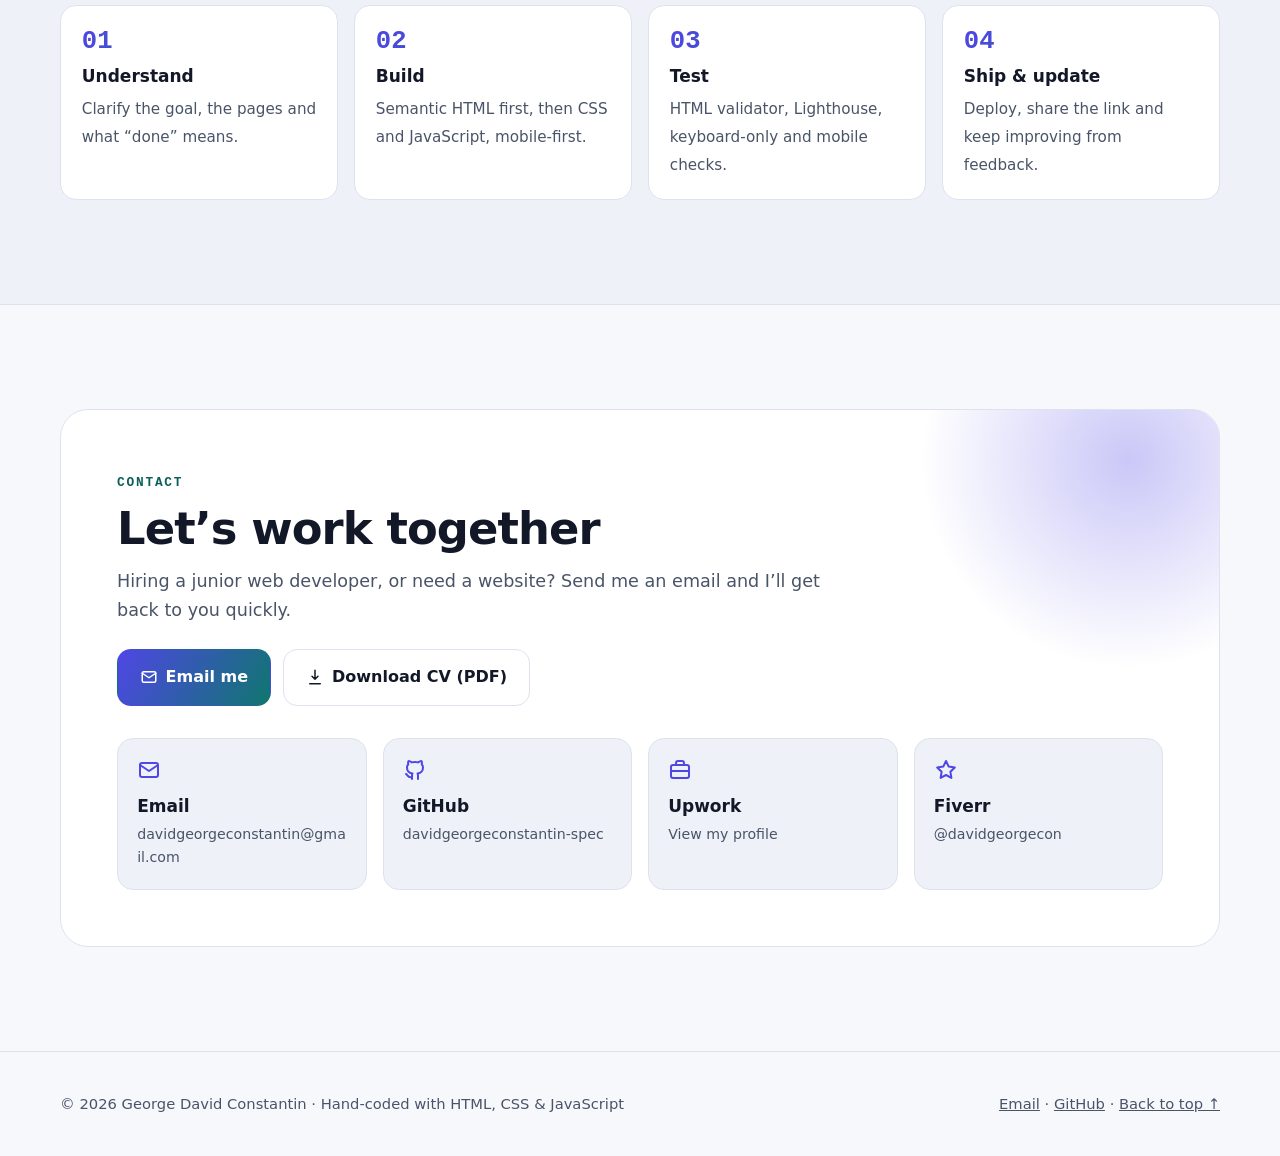
==== commit 21e25585: "Add Spendly project card" ====
--- a/index.html
+++ b/index.html
@@ -71,9 +71,22 @@
     <div class="head">
       <p class="eyebrow">Projects</p>
       <h2>Selected work</h2>
-      <p class="sub">Concept websites I designed and coded myself to show what I can build. <strong>The businesses are fictional</strong>, and every project is a demo, not paid client work. Each one has a case study and a live demo.</p>
+      <p class="sub">Concept websites I designed and coded myself to show what I can build. <strong>The businesses are fictional</strong>, and every project is a demo, not paid client work. Each one has a live demo, and most have a case study.</p>
     </div>
     <div class="projects" data-reveal>
+<article class="project">
+  <a class="thumb" href="https://davidgeorgeconstantin-spec.github.io/spendly/" target="_blank" rel="noopener" tabindex="-1" aria-hidden="true"><img src="/assets/img/thumb-spendly.jpg" alt="" loading="lazy" decoding="async" width="1200" height="750"></a>
+  <div class="p-body">
+    <span class="badge new">New · Learning project</span>
+    <h3>Spendly — expense tracker in React</h3>
+    <p>A learning project I built with React + TypeScript: add expenses, search, filter by category and month, sort, see totals and a per-category chart. Data is saved in the browser (localStorage).</p>
+    <ul class="tags" aria-label="Technologies"><li>React</li><li>TypeScript</li><li>Vite</li><li>CSS</li></ul>
+    <div class="p-links">
+      <a class="link" href="https://davidgeorgeconstantin-spec.github.io/spendly/" target="_blank" rel="noopener">Live demo<span class="sr-only">: Spendly</span> <svg viewBox="0 0 24 24" fill="none" stroke="currentColor" stroke-width="2" stroke-linecap="round" stroke-linejoin="round" aria-hidden="true" focusable="false"><path d="M5 12h14m-6-6 6 6-6 6"/></svg></a>
+      <a class="link" href="https://github.com/davidgeorgeconstantin-spec/spendly" target="_blank" rel="noopener">Source code<span class="sr-only">: Spendly on GitHub</span> <svg viewBox="0 0 24 24" fill="none" stroke="currentColor" stroke-width="2" stroke-linecap="round" stroke-linejoin="round" aria-hidden="true" focusable="false"><path d="M5 12h14m-6-6 6 6-6 6"/></svg></a>
+    </div>
+  </div>
+</article>
 <article class="project">
   <a class="thumb" href="/projects/wordpress-theme/" tabindex="-1" aria-hidden="true"><img src="/assets/img/thumb-wptheme.jpg" alt="" loading="lazy" decoding="async" width="1200" height="750"></a>
   <div class="p-body">
--- a/assets/css/site.css
+++ b/assets/css/site.css
@@ -213,3 +213,12 @@
 }
 @media print{.nav,.hero::before,.hero::after,.theme-toggle{display:none}body{background:#fff;color:#000}}
 [data-theme="light"] .btn-accent,[data-theme="light"] .logo-mark,[data-theme="light"] .avatar{color:#fff}
+/* grouped skills */
+.skills-grouped{grid-template-columns:repeat(2,1fr)}
+@media (max-width:700px){.skills-grouped{grid-template-columns:1fr}}
+.skill-group{background:var(--surface);border:1px solid var(--line);border-radius:16px;padding:1.2rem 1.3rem}
+.skill-group h3{font-size:1.1rem;margin-bottom:.7rem}
+.skill-group ul{list-style:none;margin:0;padding:0;display:grid;gap:.6rem}
+.skill-group li b{font-size:1rem}
+.skill-group .d{display:block;color:var(--muted);font-size:.93rem}
+.skill-group .lvl{display:inline-block;margin-left:.4rem;padding:.05rem .55rem;border-radius:99px;border:1px solid var(--line);font-size:.75rem;color:var(--muted)}
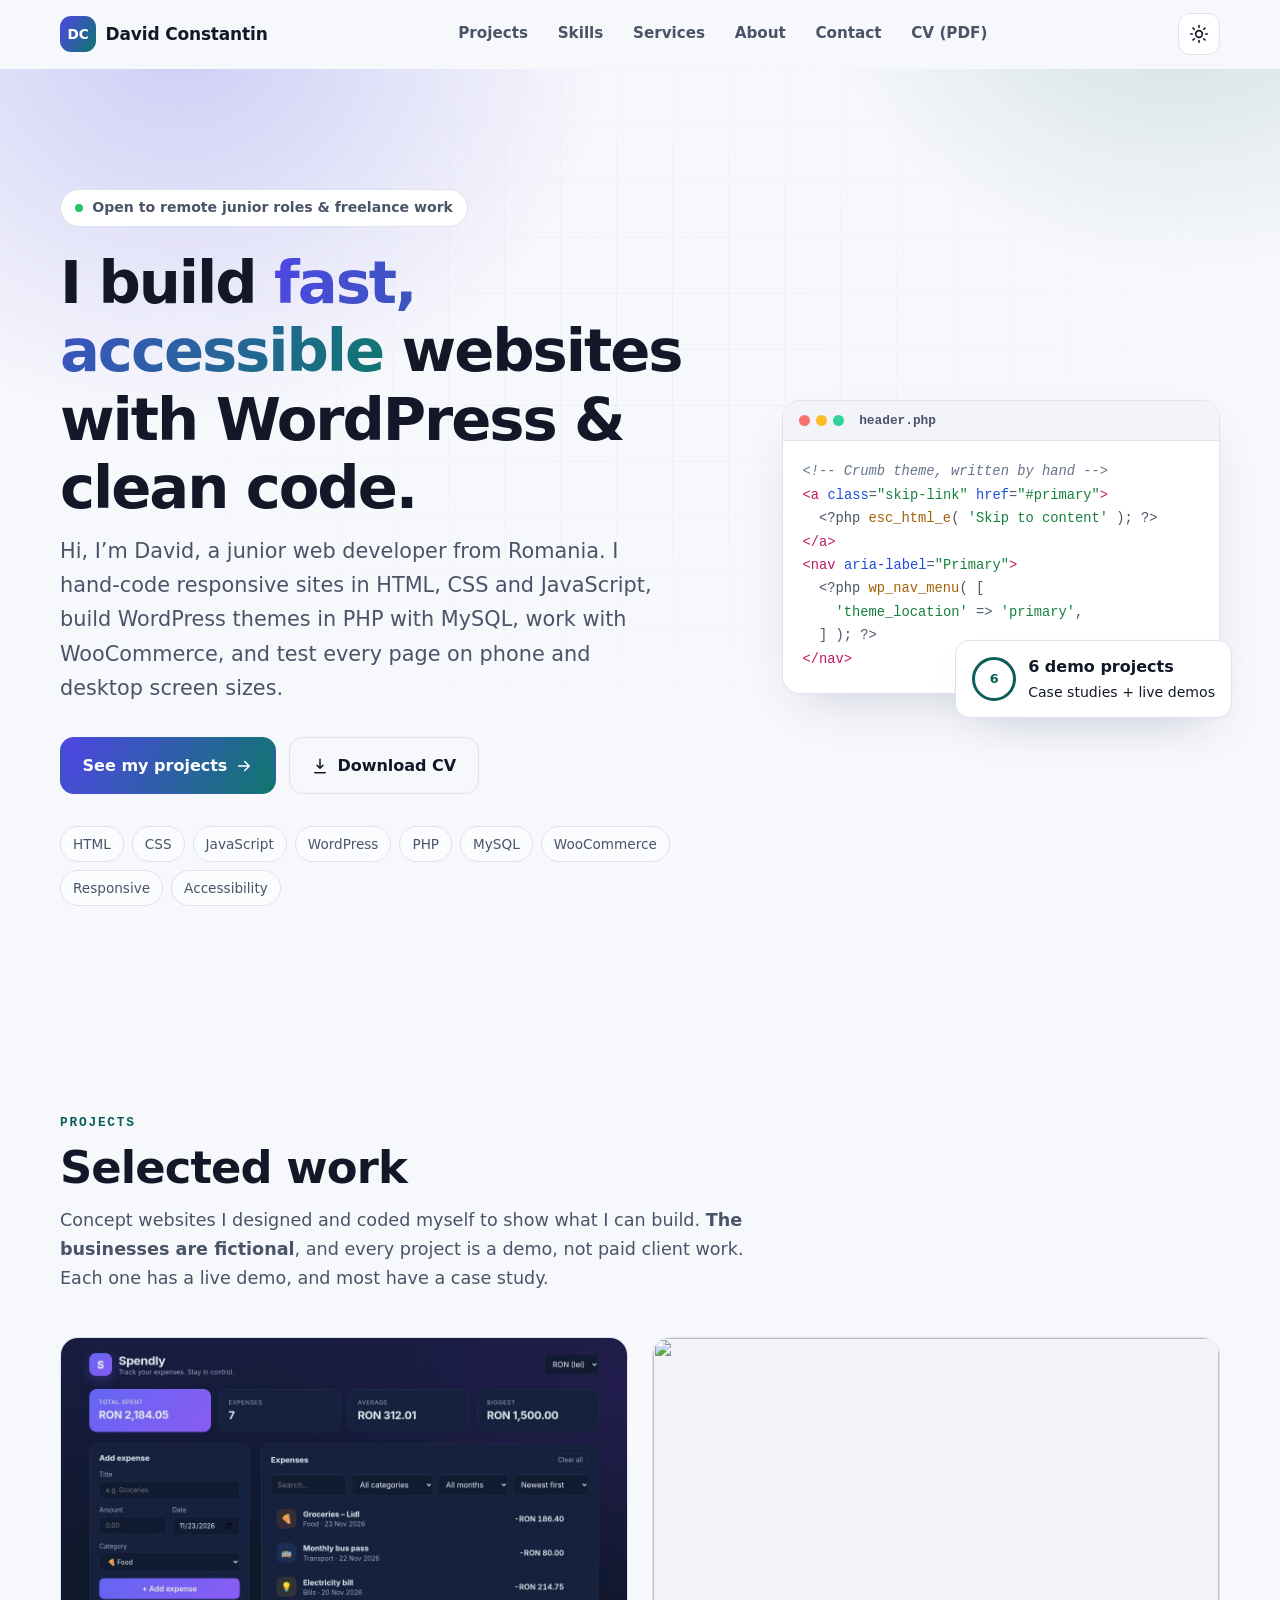
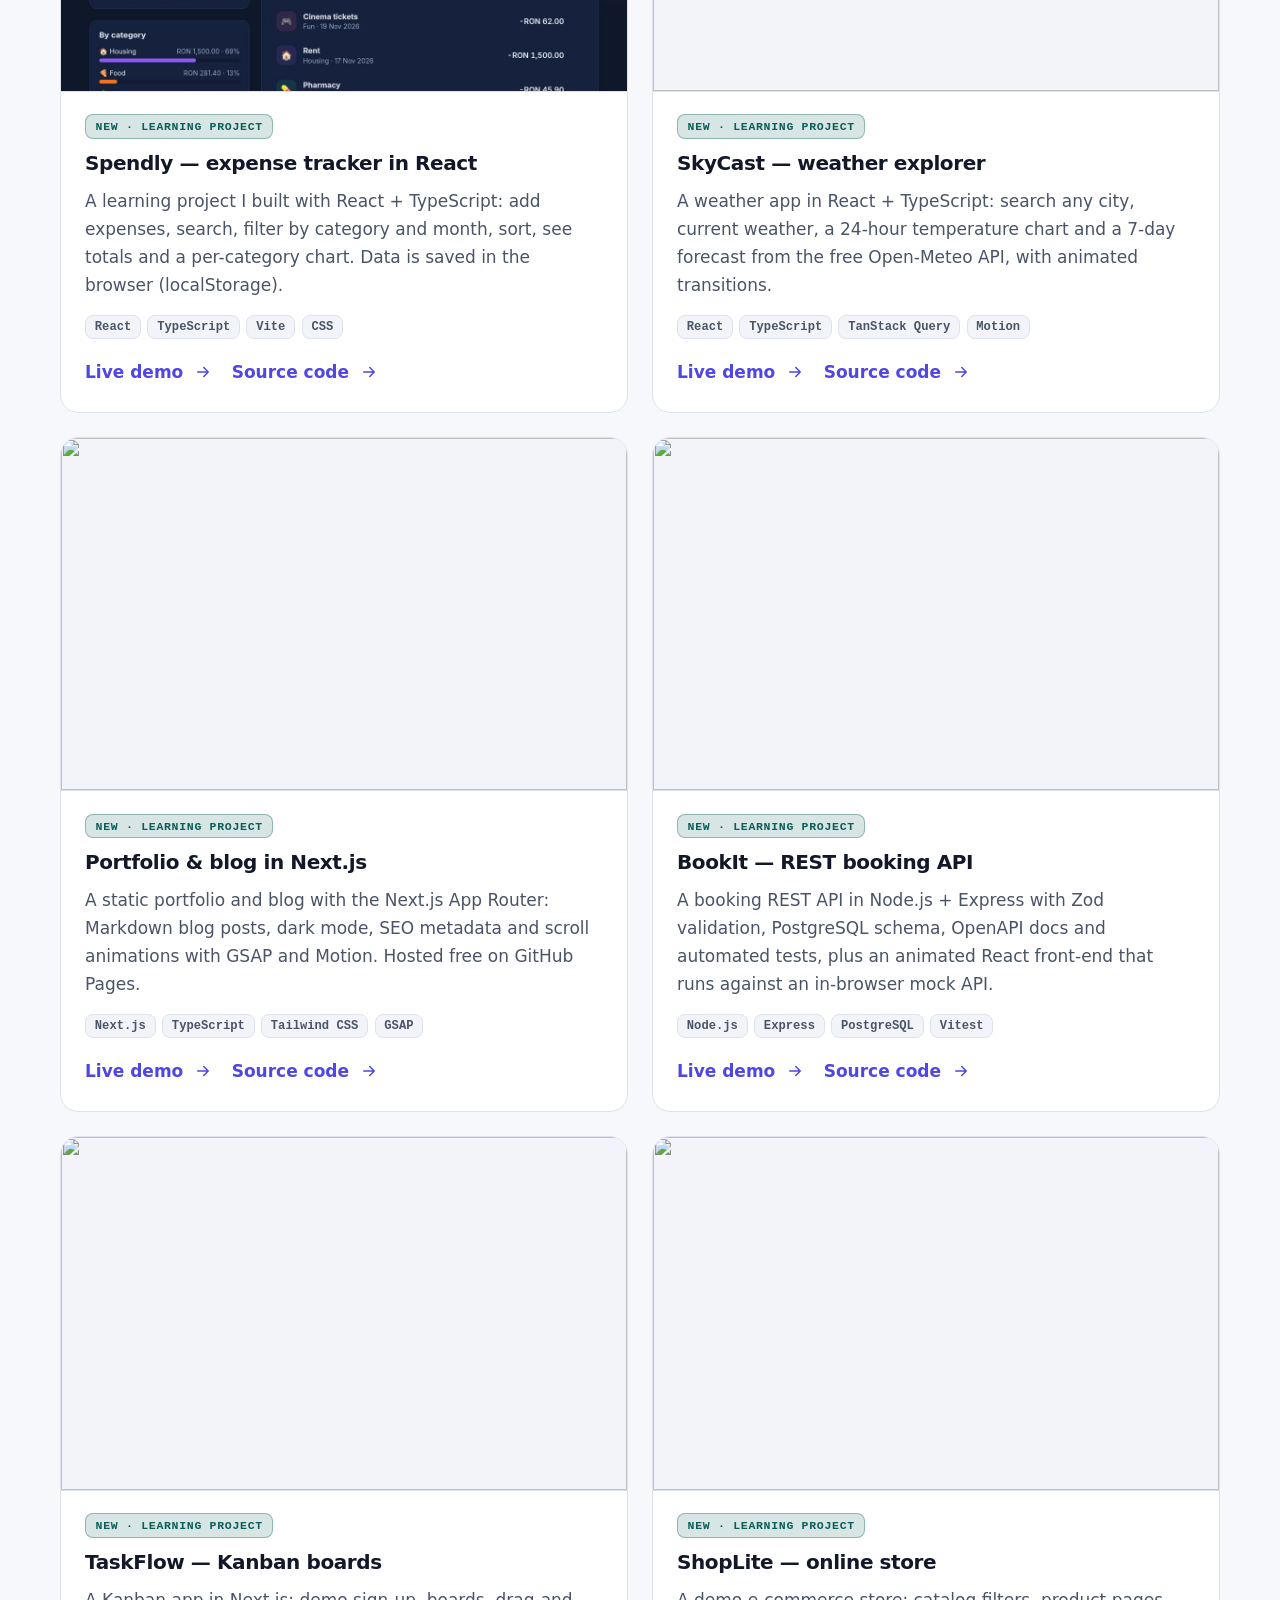
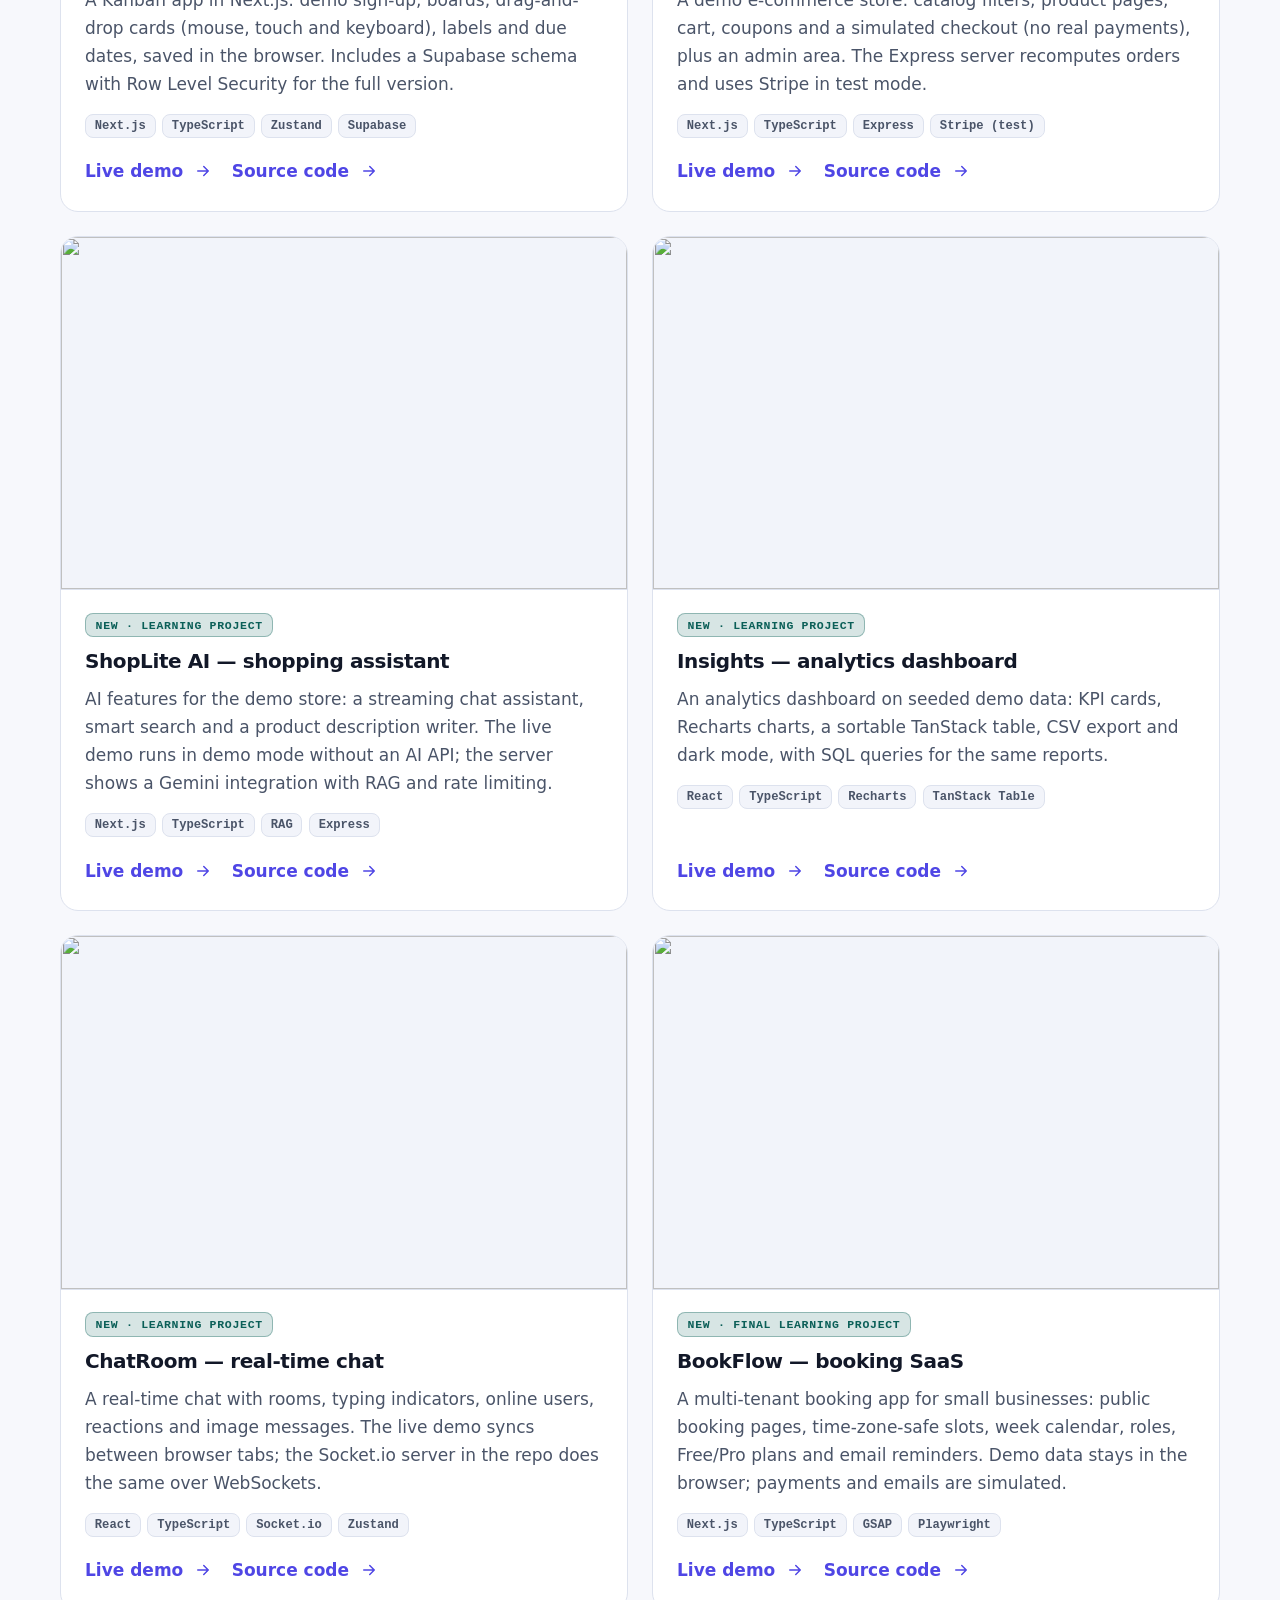
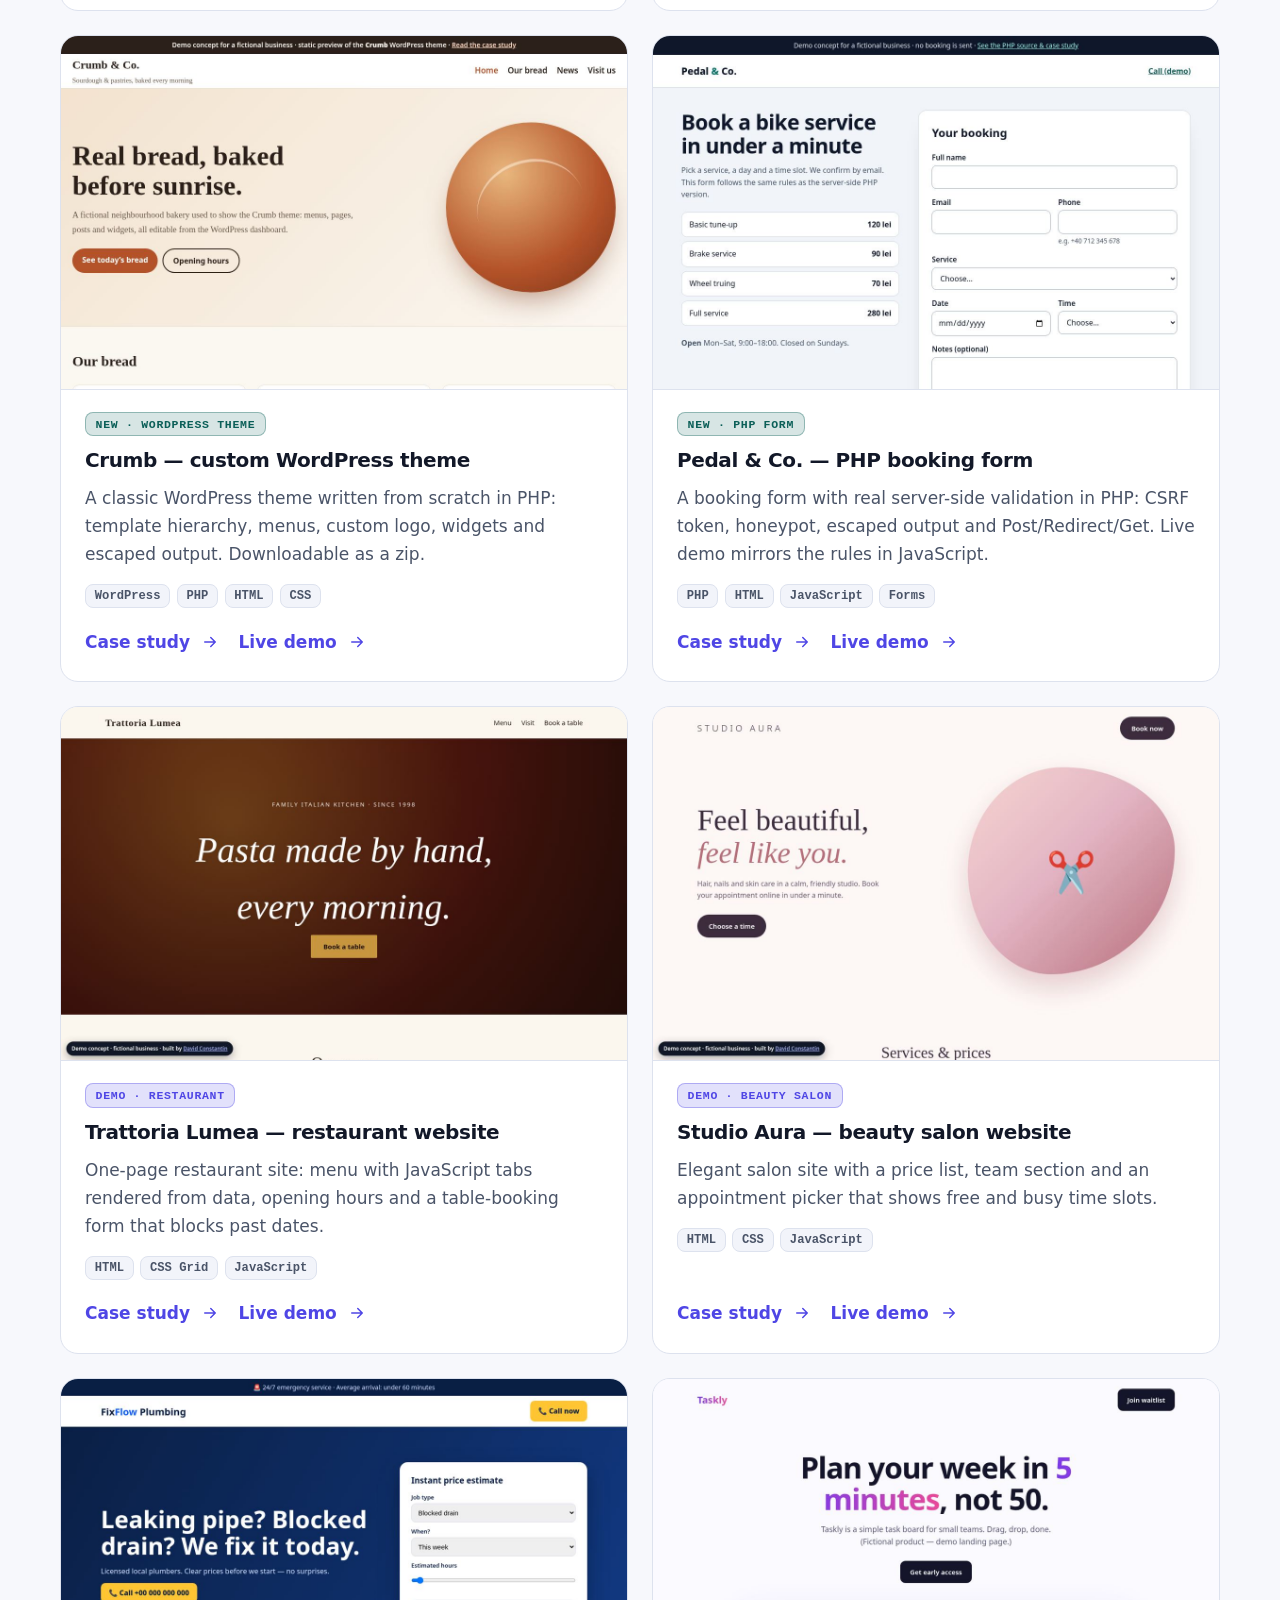
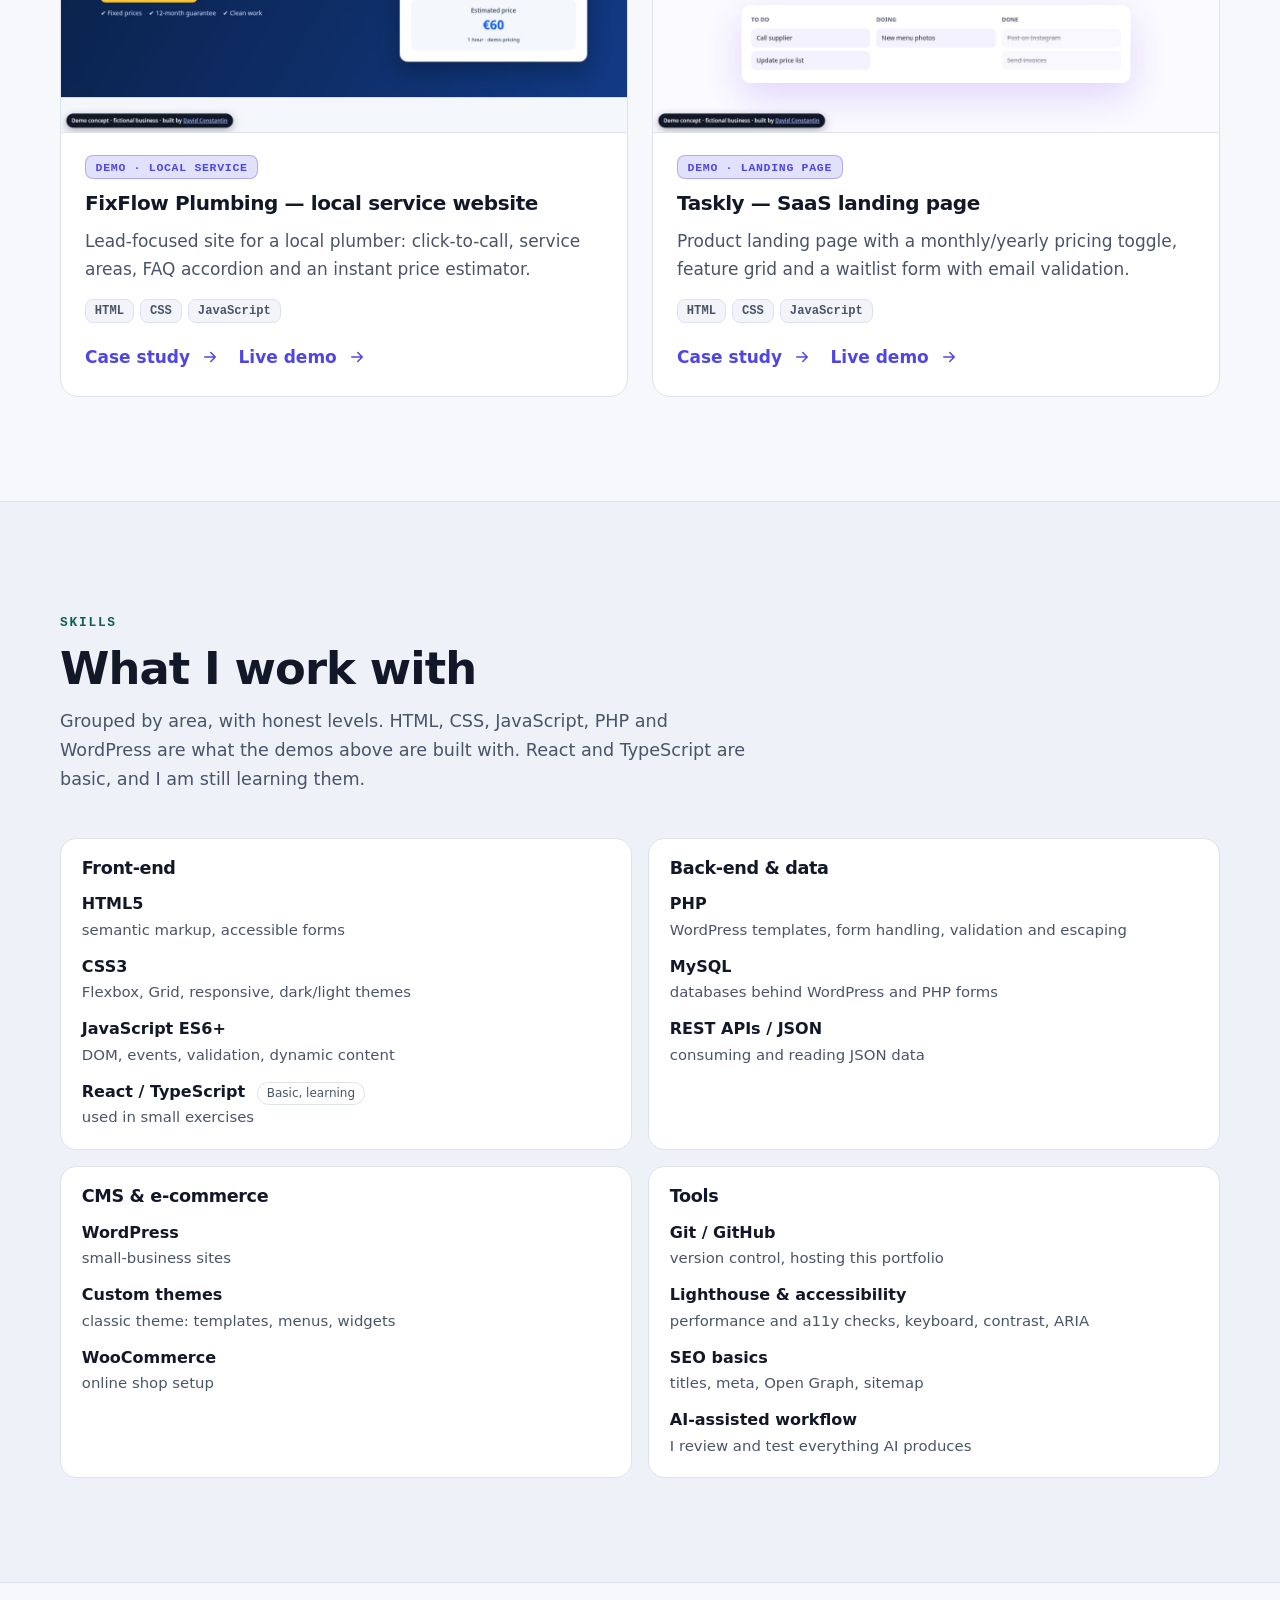
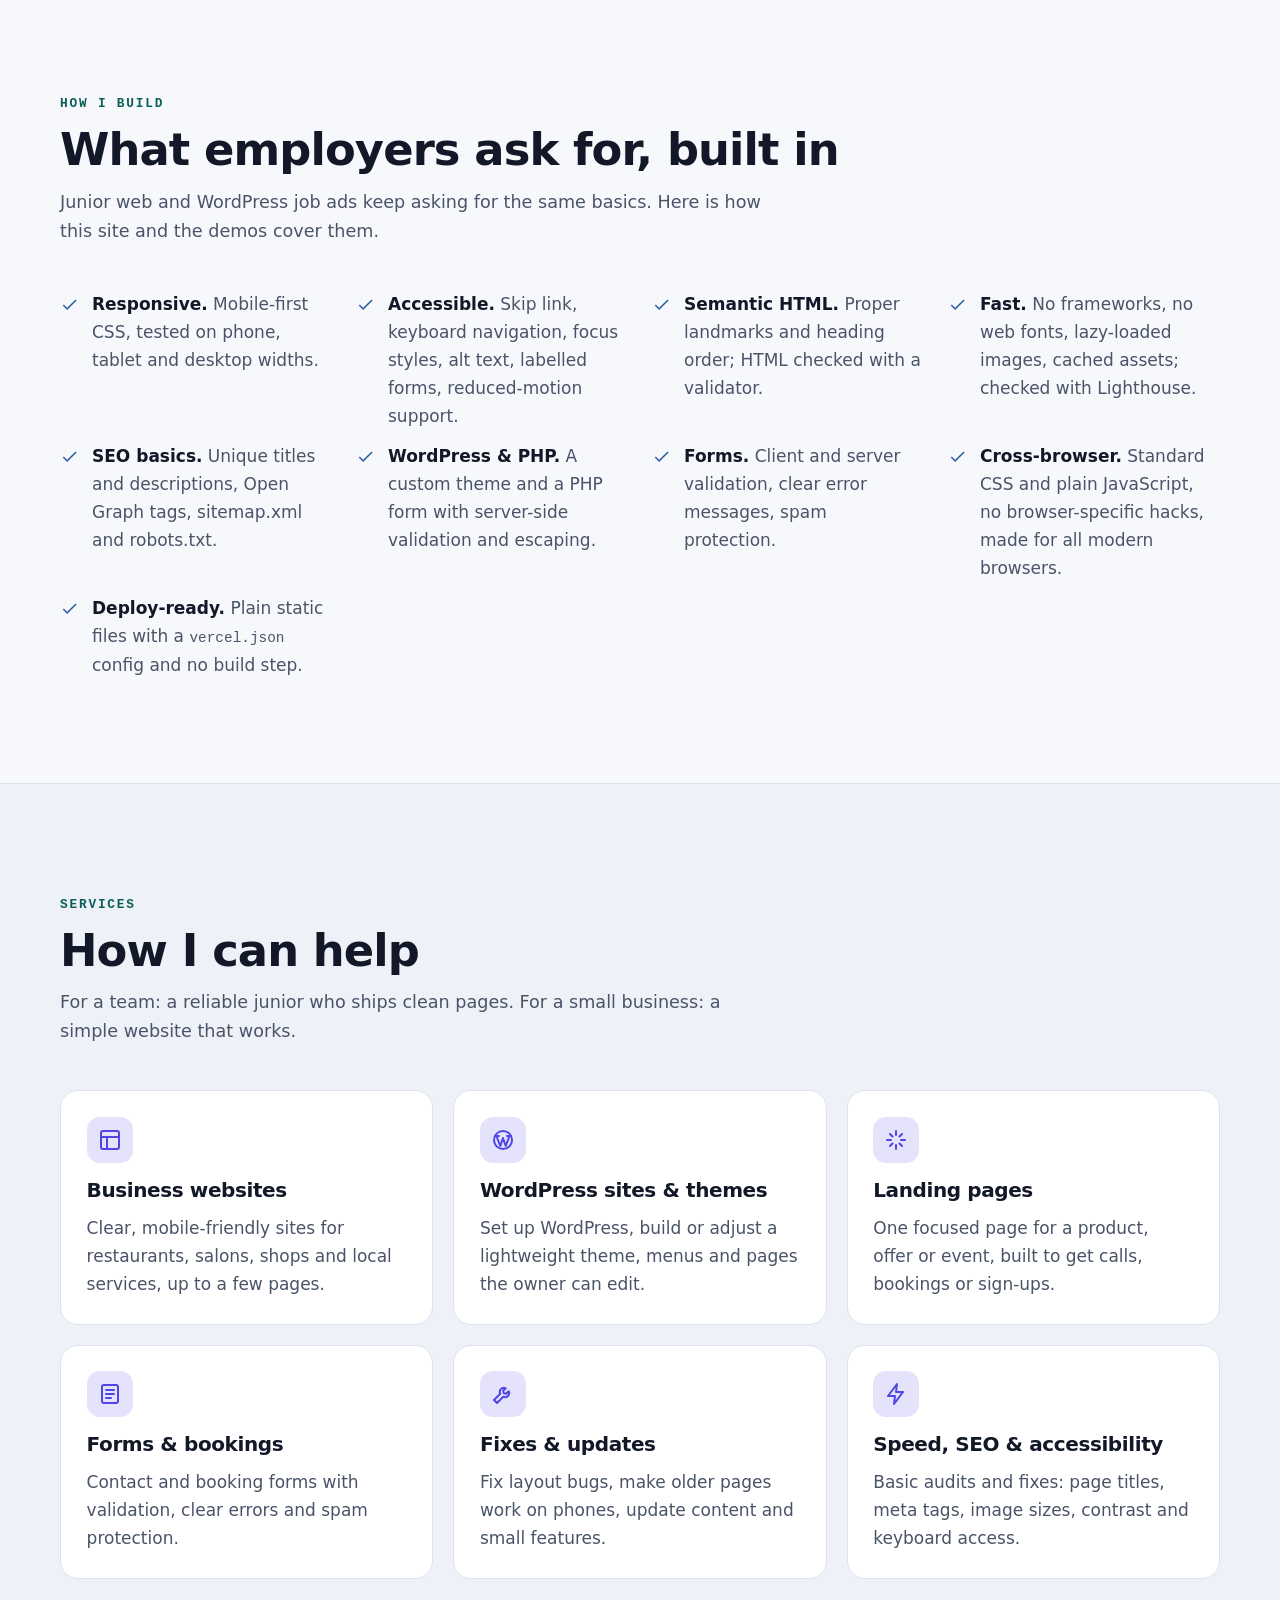
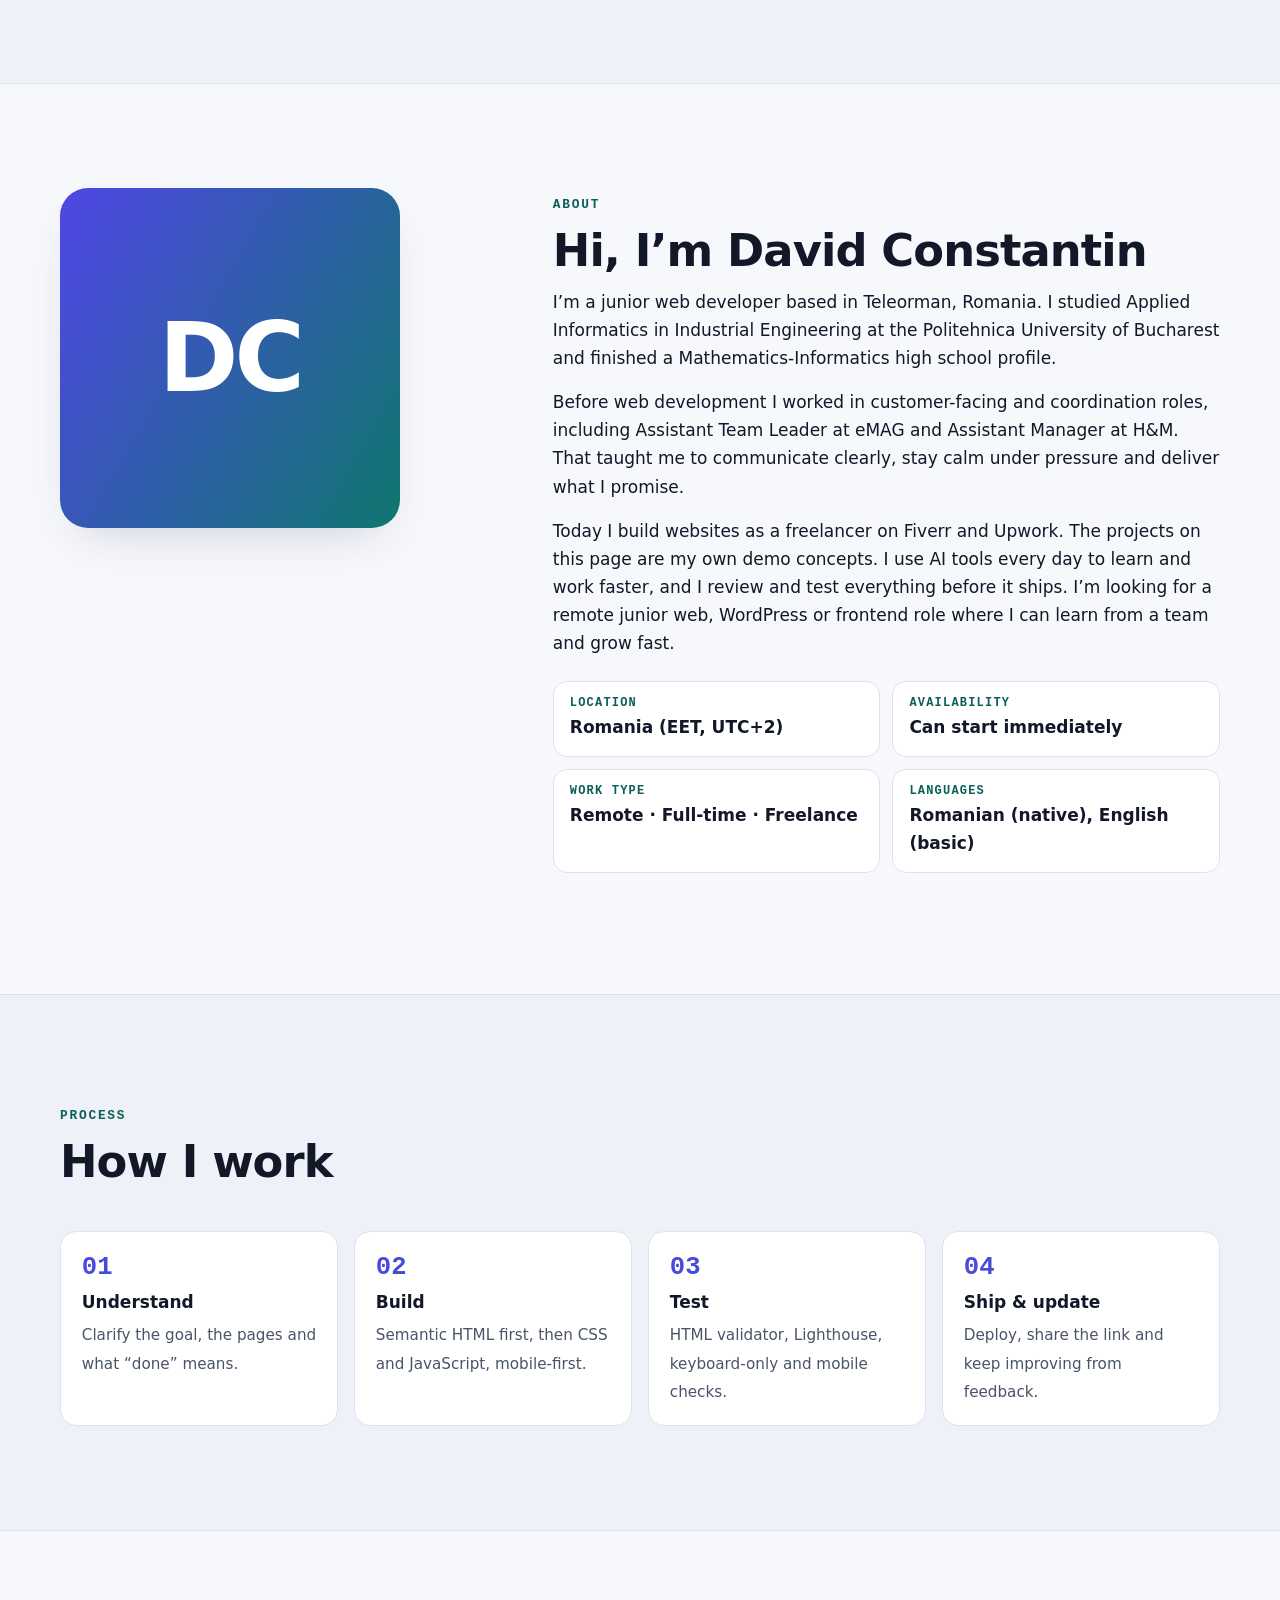
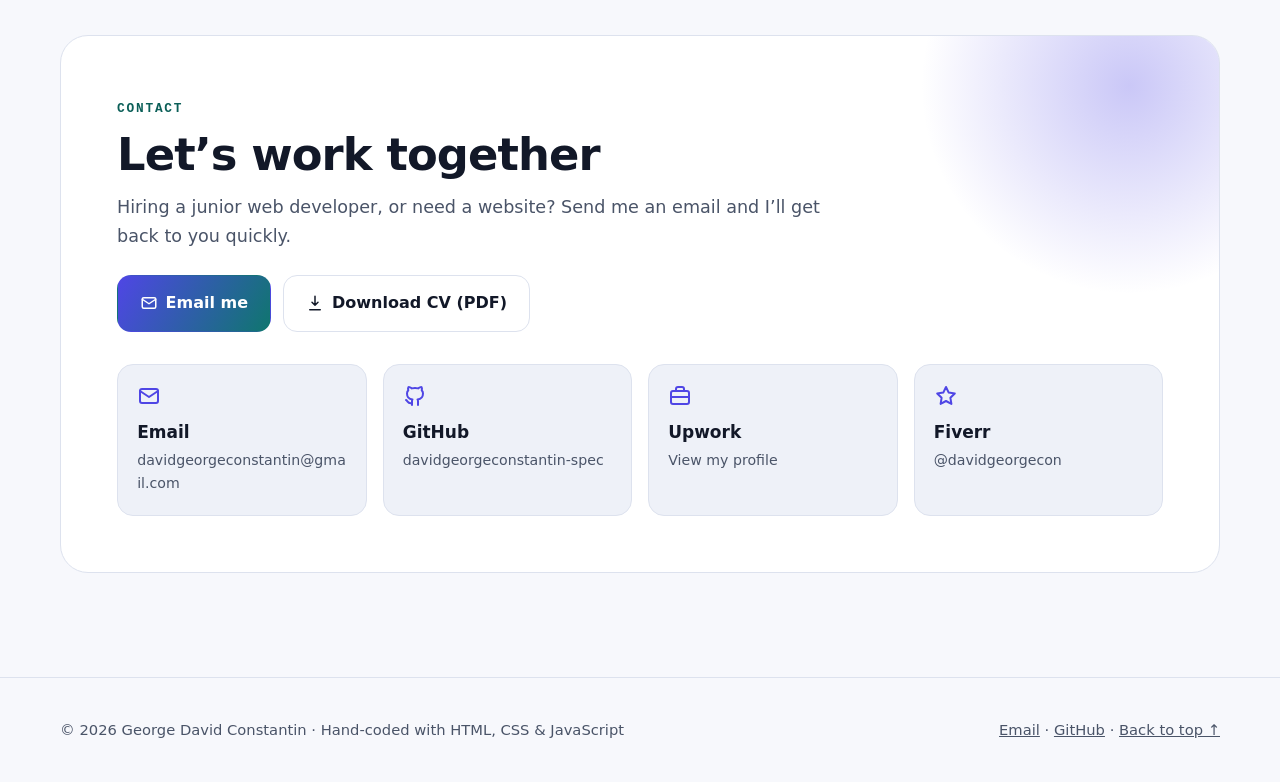
==== commit 95bf108f: "Add 9 learning projects" ====
--- a/index.html
+++ b/index.html
@@ -88,6 +88,123 @@
   </div>
 </article>
 <article class="project">
+  <a class="thumb" href="https://davidgeorgeconstantin-spec.github.io/skycast/" target="_blank" rel="noopener" tabindex="-1" aria-hidden="true"><img src="/assets/img/thumb-skycast.jpg" alt="" loading="lazy" decoding="async" width="1200" height="750"></a>
+  <div class="p-body">
+    <span class="badge new">New · Learning project</span>
+    <h3>SkyCast — weather explorer</h3>
+    <p>A weather app in React + TypeScript: search any city, current weather, a 24-hour temperature chart and a 7-day forecast from the free Open-Meteo API, with animated transitions.</p>
+    <ul class="tags" aria-label="Technologies"><li>React</li><li>TypeScript</li><li>TanStack Query</li><li>Motion</li></ul>
+    <div class="p-links">
+      <a class="link" href="https://davidgeorgeconstantin-spec.github.io/skycast/" target="_blank" rel="noopener">Live demo<span class="sr-only">: SkyCast</span> <svg viewBox="0 0 24 24" fill="none" stroke="currentColor" stroke-width="2" stroke-linecap="round" stroke-linejoin="round" aria-hidden="true" focusable="false"><path d="M5 12h14m-6-6 6 6-6 6"/></svg></a>
+      <a class="link" href="https://github.com/davidgeorgeconstantin-spec/skycast" target="_blank" rel="noopener">Source code<span class="sr-only">: SkyCast on GitHub</span> <svg viewBox="0 0 24 24" fill="none" stroke="currentColor" stroke-width="2" stroke-linecap="round" stroke-linejoin="round" aria-hidden="true" focusable="false"><path d="M5 12h14m-6-6 6 6-6 6"/></svg></a>
+    </div>
+  </div>
+</article>
+<article class="project">
+  <a class="thumb" href="https://davidgeorgeconstantin-spec.github.io/nextjs-portfolio/" target="_blank" rel="noopener" tabindex="-1" aria-hidden="true"><img src="/assets/img/thumb-nextjs-portfolio.jpg" alt="" loading="lazy" decoding="async" width="1200" height="750"></a>
+  <div class="p-body">
+    <span class="badge new">New · Learning project</span>
+    <h3>Portfolio &amp; blog in Next.js</h3>
+    <p>A static portfolio and blog with the Next.js App Router: Markdown blog posts, dark mode, SEO metadata and scroll animations with GSAP and Motion. Hosted free on GitHub Pages.</p>
+    <ul class="tags" aria-label="Technologies"><li>Next.js</li><li>TypeScript</li><li>Tailwind CSS</li><li>GSAP</li></ul>
+    <div class="p-links">
+      <a class="link" href="https://davidgeorgeconstantin-spec.github.io/nextjs-portfolio/" target="_blank" rel="noopener">Live demo<span class="sr-only">: Portfolio &amp; blog in Next.js</span> <svg viewBox="0 0 24 24" fill="none" stroke="currentColor" stroke-width="2" stroke-linecap="round" stroke-linejoin="round" aria-hidden="true" focusable="false"><path d="M5 12h14m-6-6 6 6-6 6"/></svg></a>
+      <a class="link" href="https://github.com/davidgeorgeconstantin-spec/nextjs-portfolio" target="_blank" rel="noopener">Source code<span class="sr-only">: Portfolio &amp; blog in Next.js on GitHub</span> <svg viewBox="0 0 24 24" fill="none" stroke="currentColor" stroke-width="2" stroke-linecap="round" stroke-linejoin="round" aria-hidden="true" focusable="false"><path d="M5 12h14m-6-6 6 6-6 6"/></svg></a>
+    </div>
+  </div>
+</article>
+<article class="project">
+  <a class="thumb" href="https://davidgeorgeconstantin-spec.github.io/bookit-api/" target="_blank" rel="noopener" tabindex="-1" aria-hidden="true"><img src="/assets/img/thumb-bookit-api.jpg" alt="" loading="lazy" decoding="async" width="1200" height="750"></a>
+  <div class="p-body">
+    <span class="badge new">New · Learning project</span>
+    <h3>BookIt — REST booking API</h3>
+    <p>A booking REST API in Node.js + Express with Zod validation, PostgreSQL schema, OpenAPI docs and automated tests, plus an animated React front-end that runs against an in-browser mock API.</p>
+    <ul class="tags" aria-label="Technologies"><li>Node.js</li><li>Express</li><li>PostgreSQL</li><li>Vitest</li></ul>
+    <div class="p-links">
+      <a class="link" href="https://davidgeorgeconstantin-spec.github.io/bookit-api/" target="_blank" rel="noopener">Live demo<span class="sr-only">: BookIt</span> <svg viewBox="0 0 24 24" fill="none" stroke="currentColor" stroke-width="2" stroke-linecap="round" stroke-linejoin="round" aria-hidden="true" focusable="false"><path d="M5 12h14m-6-6 6 6-6 6"/></svg></a>
+      <a class="link" href="https://github.com/davidgeorgeconstantin-spec/bookit-api" target="_blank" rel="noopener">Source code<span class="sr-only">: BookIt on GitHub</span> <svg viewBox="0 0 24 24" fill="none" stroke="currentColor" stroke-width="2" stroke-linecap="round" stroke-linejoin="round" aria-hidden="true" focusable="false"><path d="M5 12h14m-6-6 6 6-6 6"/></svg></a>
+    </div>
+  </div>
+</article>
+<article class="project">
+  <a class="thumb" href="https://davidgeorgeconstantin-spec.github.io/taskflow/" target="_blank" rel="noopener" tabindex="-1" aria-hidden="true"><img src="/assets/img/thumb-taskflow.jpg" alt="" loading="lazy" decoding="async" width="1200" height="750"></a>
+  <div class="p-body">
+    <span class="badge new">New · Learning project</span>
+    <h3>TaskFlow — Kanban boards</h3>
+    <p>A Kanban app in Next.js: demo sign-up, boards, drag-and-drop cards (mouse, touch and keyboard), labels and due dates, saved in the browser. Includes a Supabase schema with Row Level Security for the full version.</p>
+    <ul class="tags" aria-label="Technologies"><li>Next.js</li><li>TypeScript</li><li>Zustand</li><li>Supabase</li></ul>
+    <div class="p-links">
+      <a class="link" href="https://davidgeorgeconstantin-spec.github.io/taskflow/" target="_blank" rel="noopener">Live demo<span class="sr-only">: TaskFlow</span> <svg viewBox="0 0 24 24" fill="none" stroke="currentColor" stroke-width="2" stroke-linecap="round" stroke-linejoin="round" aria-hidden="true" focusable="false"><path d="M5 12h14m-6-6 6 6-6 6"/></svg></a>
+      <a class="link" href="https://github.com/davidgeorgeconstantin-spec/taskflow" target="_blank" rel="noopener">Source code<span class="sr-only">: TaskFlow on GitHub</span> <svg viewBox="0 0 24 24" fill="none" stroke="currentColor" stroke-width="2" stroke-linecap="round" stroke-linejoin="round" aria-hidden="true" focusable="false"><path d="M5 12h14m-6-6 6 6-6 6"/></svg></a>
+    </div>
+  </div>
+</article>
+<article class="project">
+  <a class="thumb" href="https://davidgeorgeconstantin-spec.github.io/shoplite/" target="_blank" rel="noopener" tabindex="-1" aria-hidden="true"><img src="/assets/img/thumb-shoplite.jpg" alt="" loading="lazy" decoding="async" width="1200" height="750"></a>
+  <div class="p-body">
+    <span class="badge new">New · Learning project</span>
+    <h3>ShopLite — online store</h3>
+    <p>A demo e-commerce store: catalog filters, product pages, cart, coupons and a simulated checkout (no real payments), plus an admin area. The Express server recomputes orders and uses Stripe in test mode.</p>
+    <ul class="tags" aria-label="Technologies"><li>Next.js</li><li>TypeScript</li><li>Express</li><li>Stripe (test)</li></ul>
+    <div class="p-links">
+      <a class="link" href="https://davidgeorgeconstantin-spec.github.io/shoplite/" target="_blank" rel="noopener">Live demo<span class="sr-only">: ShopLite</span> <svg viewBox="0 0 24 24" fill="none" stroke="currentColor" stroke-width="2" stroke-linecap="round" stroke-linejoin="round" aria-hidden="true" focusable="false"><path d="M5 12h14m-6-6 6 6-6 6"/></svg></a>
+      <a class="link" href="https://github.com/davidgeorgeconstantin-spec/shoplite" target="_blank" rel="noopener">Source code<span class="sr-only">: ShopLite on GitHub</span> <svg viewBox="0 0 24 24" fill="none" stroke="currentColor" stroke-width="2" stroke-linecap="round" stroke-linejoin="round" aria-hidden="true" focusable="false"><path d="M5 12h14m-6-6 6 6-6 6"/></svg></a>
+    </div>
+  </div>
+</article>
+<article class="project">
+  <a class="thumb" href="https://davidgeorgeconstantin-spec.github.io/shoplite-ai/" target="_blank" rel="noopener" tabindex="-1" aria-hidden="true"><img src="/assets/img/thumb-shoplite-ai.jpg" alt="" loading="lazy" decoding="async" width="1200" height="750"></a>
+  <div class="p-body">
+    <span class="badge new">New · Learning project</span>
+    <h3>ShopLite AI — shopping assistant</h3>
+    <p>AI features for the demo store: a streaming chat assistant, smart search and a product description writer. The live demo runs in demo mode without an AI API; the server shows a Gemini integration with RAG and rate limiting.</p>
+    <ul class="tags" aria-label="Technologies"><li>Next.js</li><li>TypeScript</li><li>RAG</li><li>Express</li></ul>
+    <div class="p-links">
+      <a class="link" href="https://davidgeorgeconstantin-spec.github.io/shoplite-ai/" target="_blank" rel="noopener">Live demo<span class="sr-only">: ShopLite AI</span> <svg viewBox="0 0 24 24" fill="none" stroke="currentColor" stroke-width="2" stroke-linecap="round" stroke-linejoin="round" aria-hidden="true" focusable="false"><path d="M5 12h14m-6-6 6 6-6 6"/></svg></a>
+      <a class="link" href="https://github.com/davidgeorgeconstantin-spec/shoplite-ai" target="_blank" rel="noopener">Source code<span class="sr-only">: ShopLite AI on GitHub</span> <svg viewBox="0 0 24 24" fill="none" stroke="currentColor" stroke-width="2" stroke-linecap="round" stroke-linejoin="round" aria-hidden="true" focusable="false"><path d="M5 12h14m-6-6 6 6-6 6"/></svg></a>
+    </div>
+  </div>
+</article>
+<article class="project">
+  <a class="thumb" href="https://davidgeorgeconstantin-spec.github.io/insights-dashboard/" target="_blank" rel="noopener" tabindex="-1" aria-hidden="true"><img src="/assets/img/thumb-insights-dashboard.jpg" alt="" loading="lazy" decoding="async" width="1200" height="750"></a>
+  <div class="p-body">
+    <span class="badge new">New · Learning project</span>
+    <h3>Insights — analytics dashboard</h3>
+    <p>An analytics dashboard on seeded demo data: KPI cards, Recharts charts, a sortable TanStack table, CSV export and dark mode, with SQL queries for the same reports.</p>
+    <ul class="tags" aria-label="Technologies"><li>React</li><li>TypeScript</li><li>Recharts</li><li>TanStack Table</li></ul>
+    <div class="p-links">
+      <a class="link" href="https://davidgeorgeconstantin-spec.github.io/insights-dashboard/" target="_blank" rel="noopener">Live demo<span class="sr-only">: Insights</span> <svg viewBox="0 0 24 24" fill="none" stroke="currentColor" stroke-width="2" stroke-linecap="round" stroke-linejoin="round" aria-hidden="true" focusable="false"><path d="M5 12h14m-6-6 6 6-6 6"/></svg></a>
+      <a class="link" href="https://github.com/davidgeorgeconstantin-spec/insights-dashboard" target="_blank" rel="noopener">Source code<span class="sr-only">: Insights on GitHub</span> <svg viewBox="0 0 24 24" fill="none" stroke="currentColor" stroke-width="2" stroke-linecap="round" stroke-linejoin="round" aria-hidden="true" focusable="false"><path d="M5 12h14m-6-6 6 6-6 6"/></svg></a>
+    </div>
+  </div>
+</article>
+<article class="project">
+  <a class="thumb" href="https://davidgeorgeconstantin-spec.github.io/chatroom/" target="_blank" rel="noopener" tabindex="-1" aria-hidden="true"><img src="/assets/img/thumb-chatroom.jpg" alt="" loading="lazy" decoding="async" width="1200" height="750"></a>
+  <div class="p-body">
+    <span class="badge new">New · Learning project</span>
+    <h3>ChatRoom — real-time chat</h3>
+    <p>A real-time chat with rooms, typing indicators, online users, reactions and image messages. The live demo syncs between browser tabs; the Socket.io server in the repo does the same over WebSockets.</p>
+    <ul class="tags" aria-label="Technologies"><li>React</li><li>TypeScript</li><li>Socket.io</li><li>Zustand</li></ul>
+    <div class="p-links">
+      <a class="link" href="https://davidgeorgeconstantin-spec.github.io/chatroom/" target="_blank" rel="noopener">Live demo<span class="sr-only">: ChatRoom</span> <svg viewBox="0 0 24 24" fill="none" stroke="currentColor" stroke-width="2" stroke-linecap="round" stroke-linejoin="round" aria-hidden="true" focusable="false"><path d="M5 12h14m-6-6 6 6-6 6"/></svg></a>
+      <a class="link" href="https://github.com/davidgeorgeconstantin-spec/chatroom" target="_blank" rel="noopener">Source code<span class="sr-only">: ChatRoom on GitHub</span> <svg viewBox="0 0 24 24" fill="none" stroke="currentColor" stroke-width="2" stroke-linecap="round" stroke-linejoin="round" aria-hidden="true" focusable="false"><path d="M5 12h14m-6-6 6 6-6 6"/></svg></a>
+    </div>
+  </div>
+</article>
+<article class="project">
+  <a class="thumb" href="https://davidgeorgeconstantin-spec.github.io/bookflow-saas/" target="_blank" rel="noopener" tabindex="-1" aria-hidden="true"><img src="/assets/img/thumb-bookflow-saas.jpg" alt="" loading="lazy" decoding="async" width="1200" height="750"></a>
+  <div class="p-body">
+    <span class="badge new">New · Final learning project</span>
+    <h3>BookFlow — booking SaaS</h3>
+    <p>A multi-tenant booking app for small businesses: public booking pages, time-zone-safe slots, week calendar, roles, Free/Pro plans and email reminders. Demo data stays in the browser; payments and emails are simulated.</p>
+    <ul class="tags" aria-label="Technologies"><li>Next.js</li><li>TypeScript</li><li>GSAP</li><li>Playwright</li></ul>
+    <div class="p-links">
+      <a class="link" href="https://davidgeorgeconstantin-spec.github.io/bookflow-saas/" target="_blank" rel="noopener">Live demo<span class="sr-only">: BookFlow</span> <svg viewBox="0 0 24 24" fill="none" stroke="currentColor" stroke-width="2" stroke-linecap="round" stroke-linejoin="round" aria-hidden="true" focusable="false"><path d="M5 12h14m-6-6 6 6-6 6"/></svg></a>
+      <a class="link" href="https://github.com/davidgeorgeconstantin-spec/bookflow-saas" target="_blank" rel="noopener">Source code<span class="sr-only">: BookFlow on GitHub</span> <svg viewBox="0 0 24 24" fill="none" stroke="currentColor" stroke-width="2" stroke-linecap="round" stroke-linejoin="round" aria-hidden="true" focusable="false"><path d="M5 12h14m-6-6 6 6-6 6"/></svg></a>
+    </div>
+  </div>
+</article>
+<article class="project">
   <a class="thumb" href="/projects/wordpress-theme/" tabindex="-1" aria-hidden="true"><img src="/assets/img/thumb-wptheme.jpg" alt="" loading="lazy" decoding="async" width="1200" height="750"></a>
   <div class="p-body">
     <span class="badge new">New · WordPress theme</span>
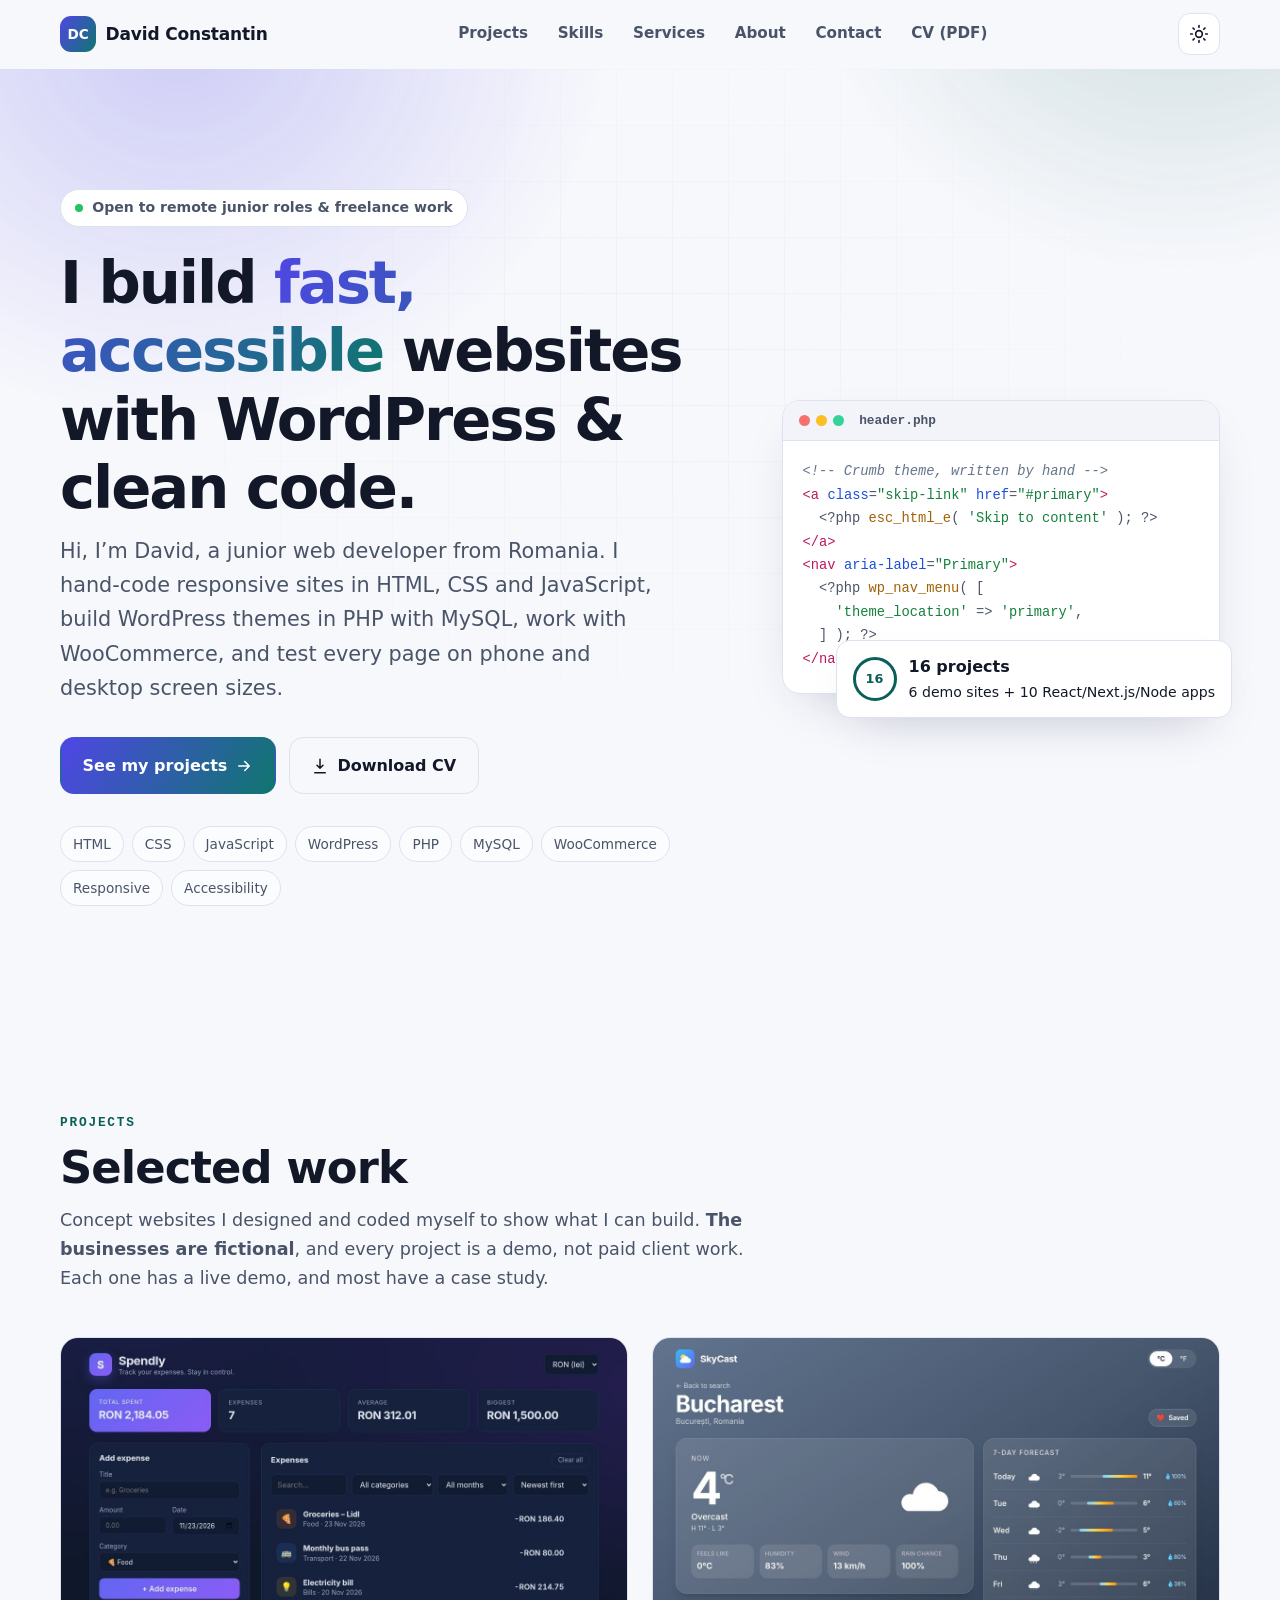
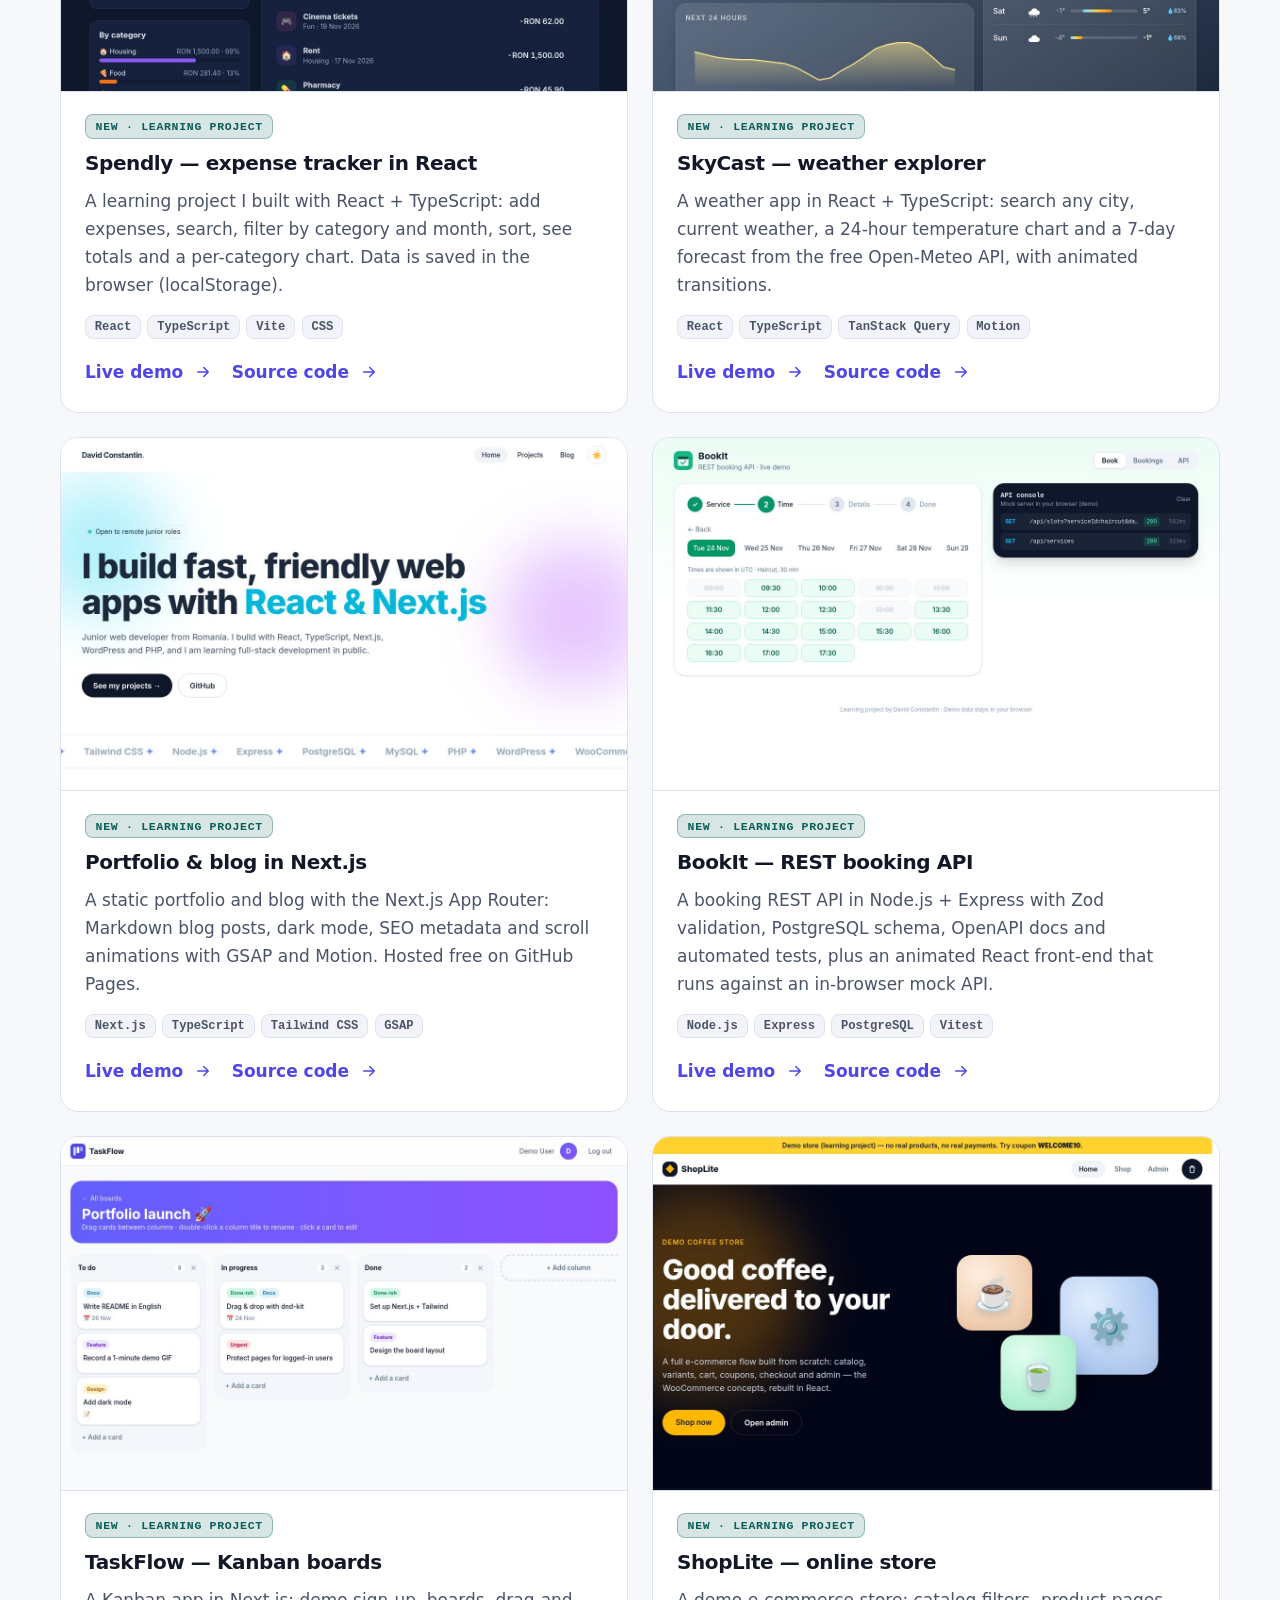
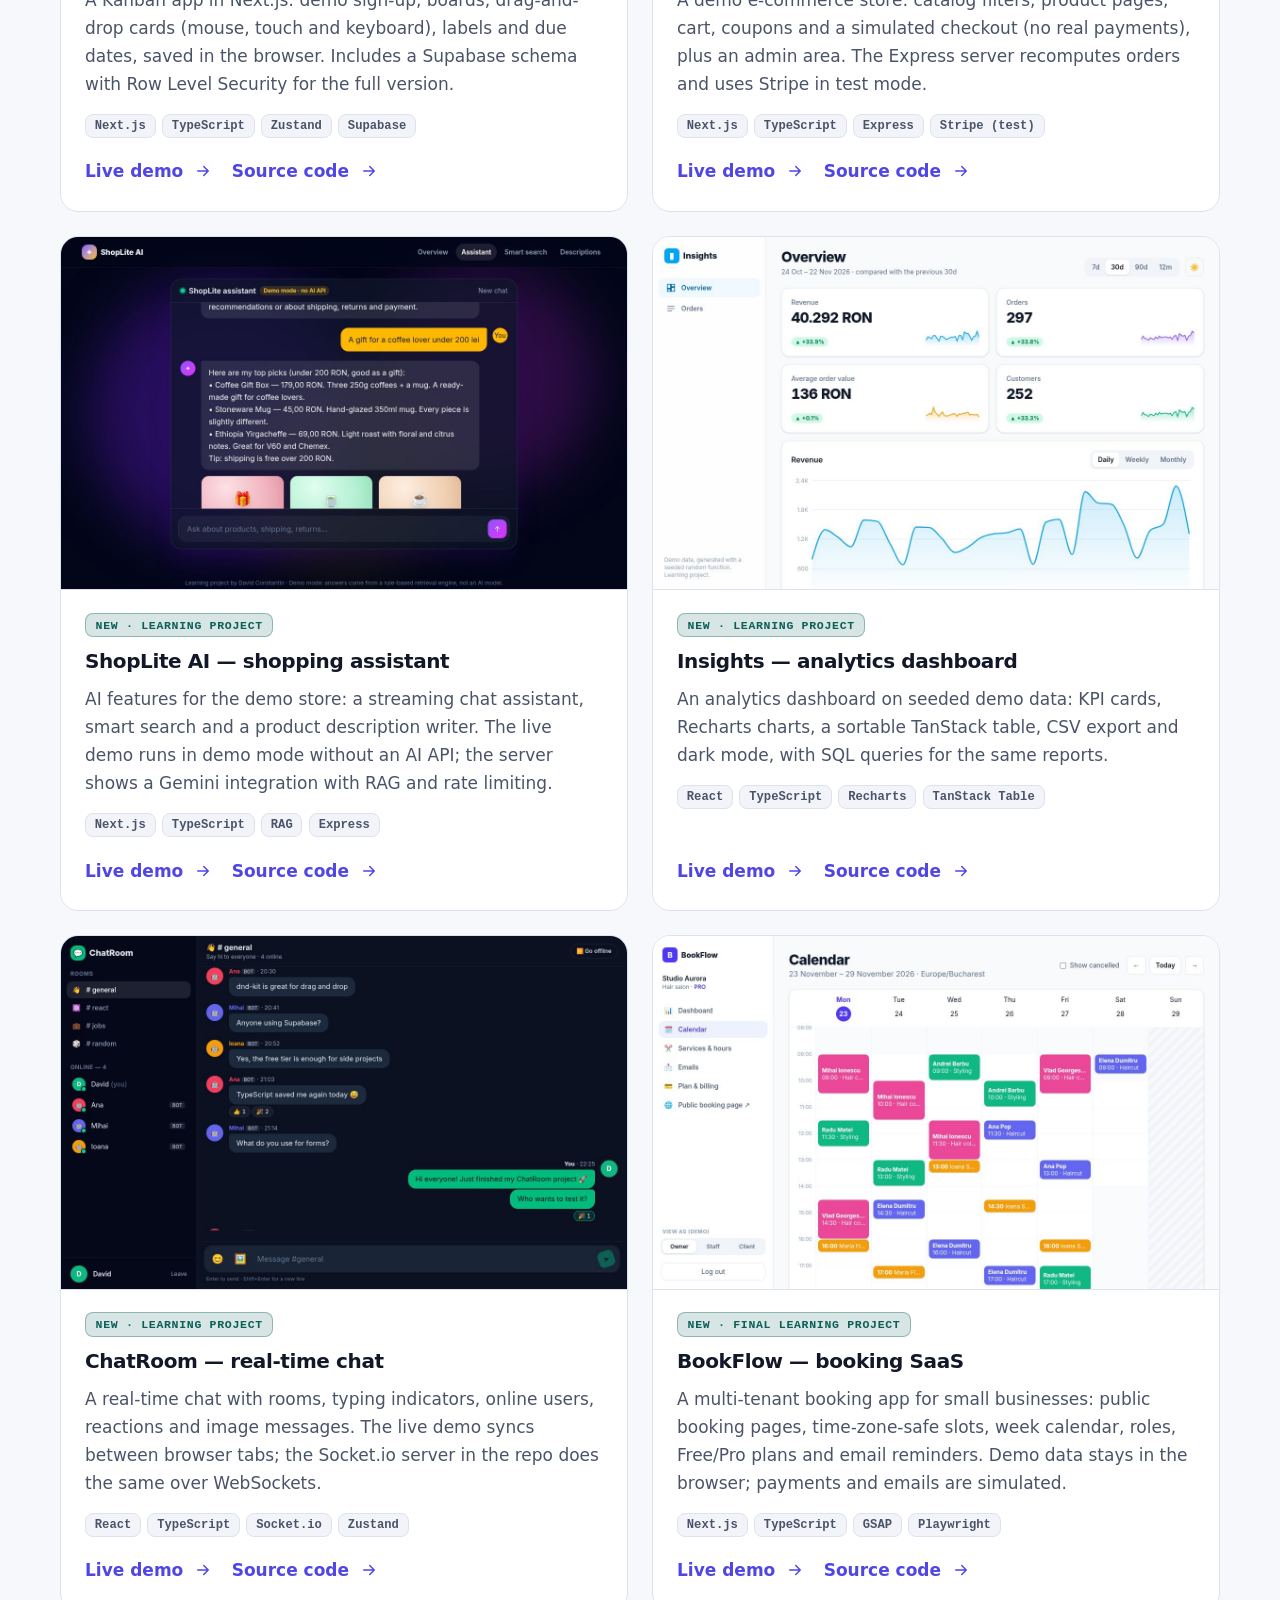
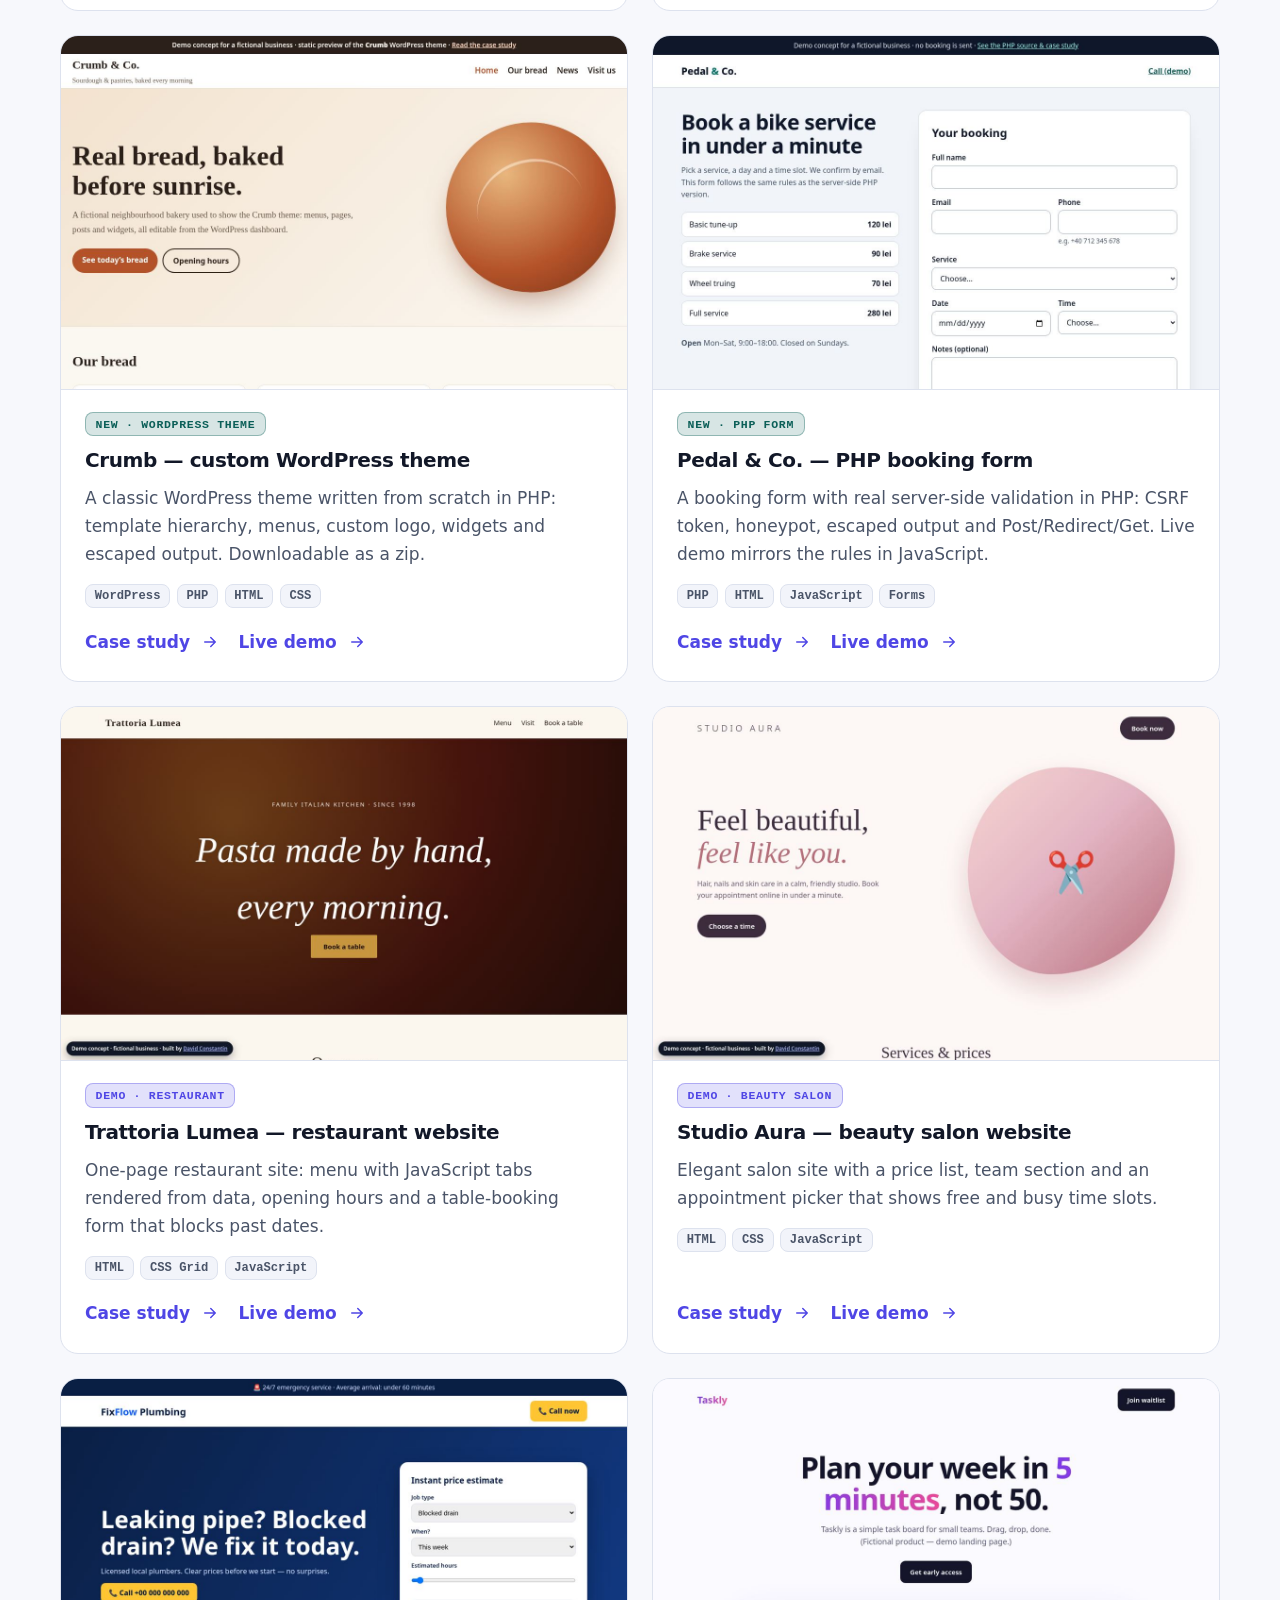
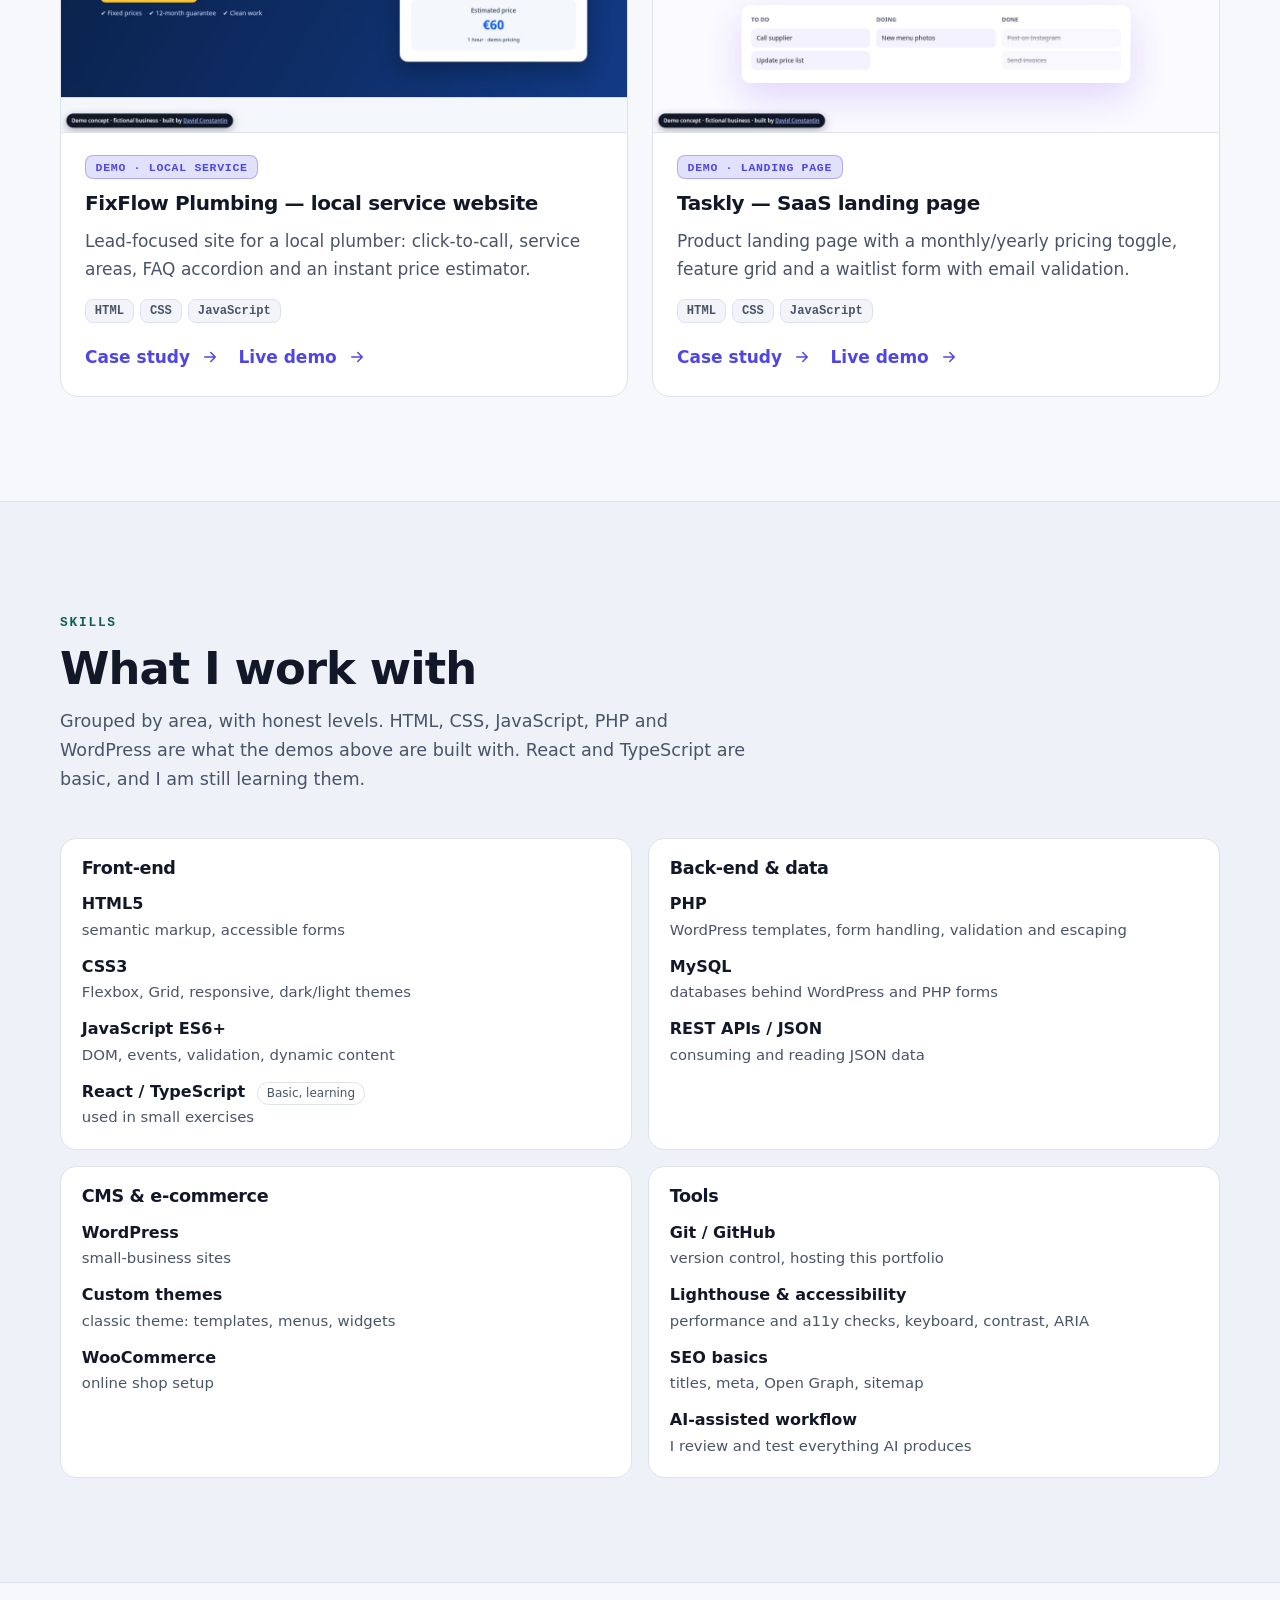
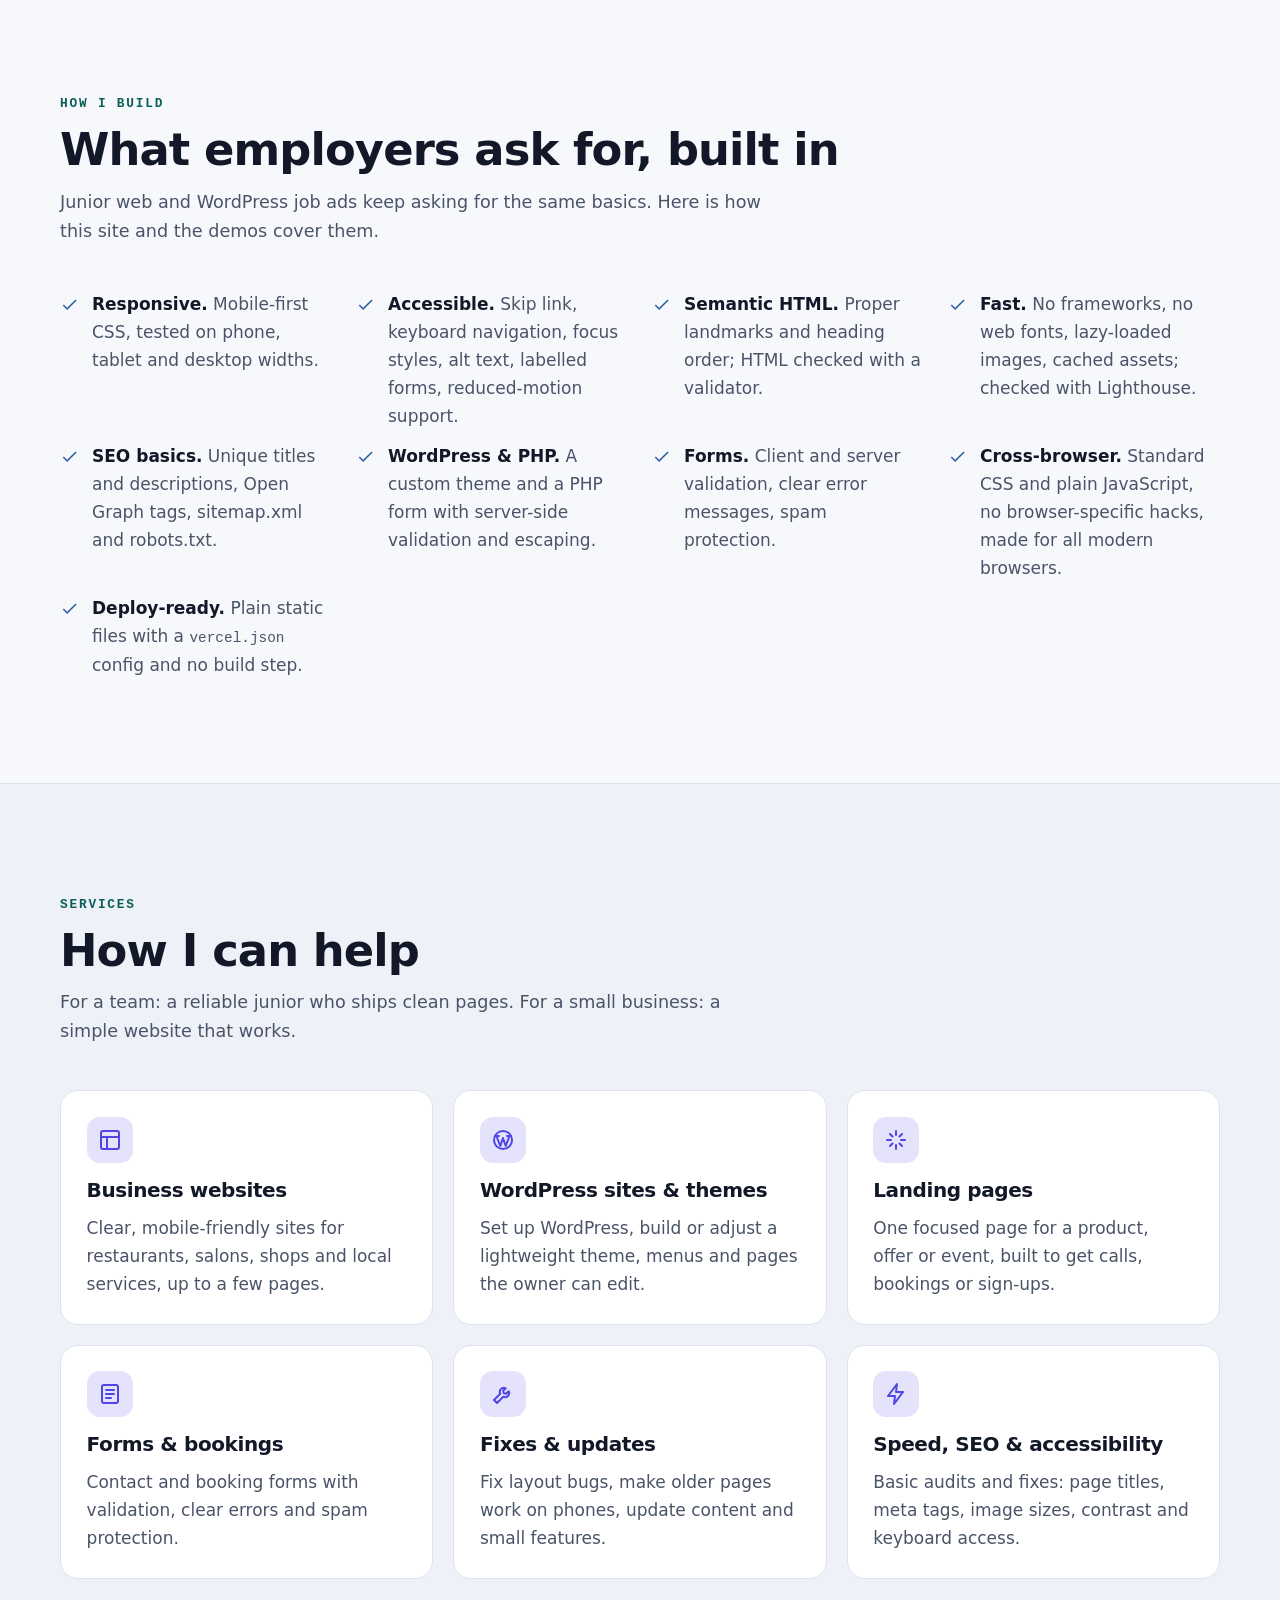
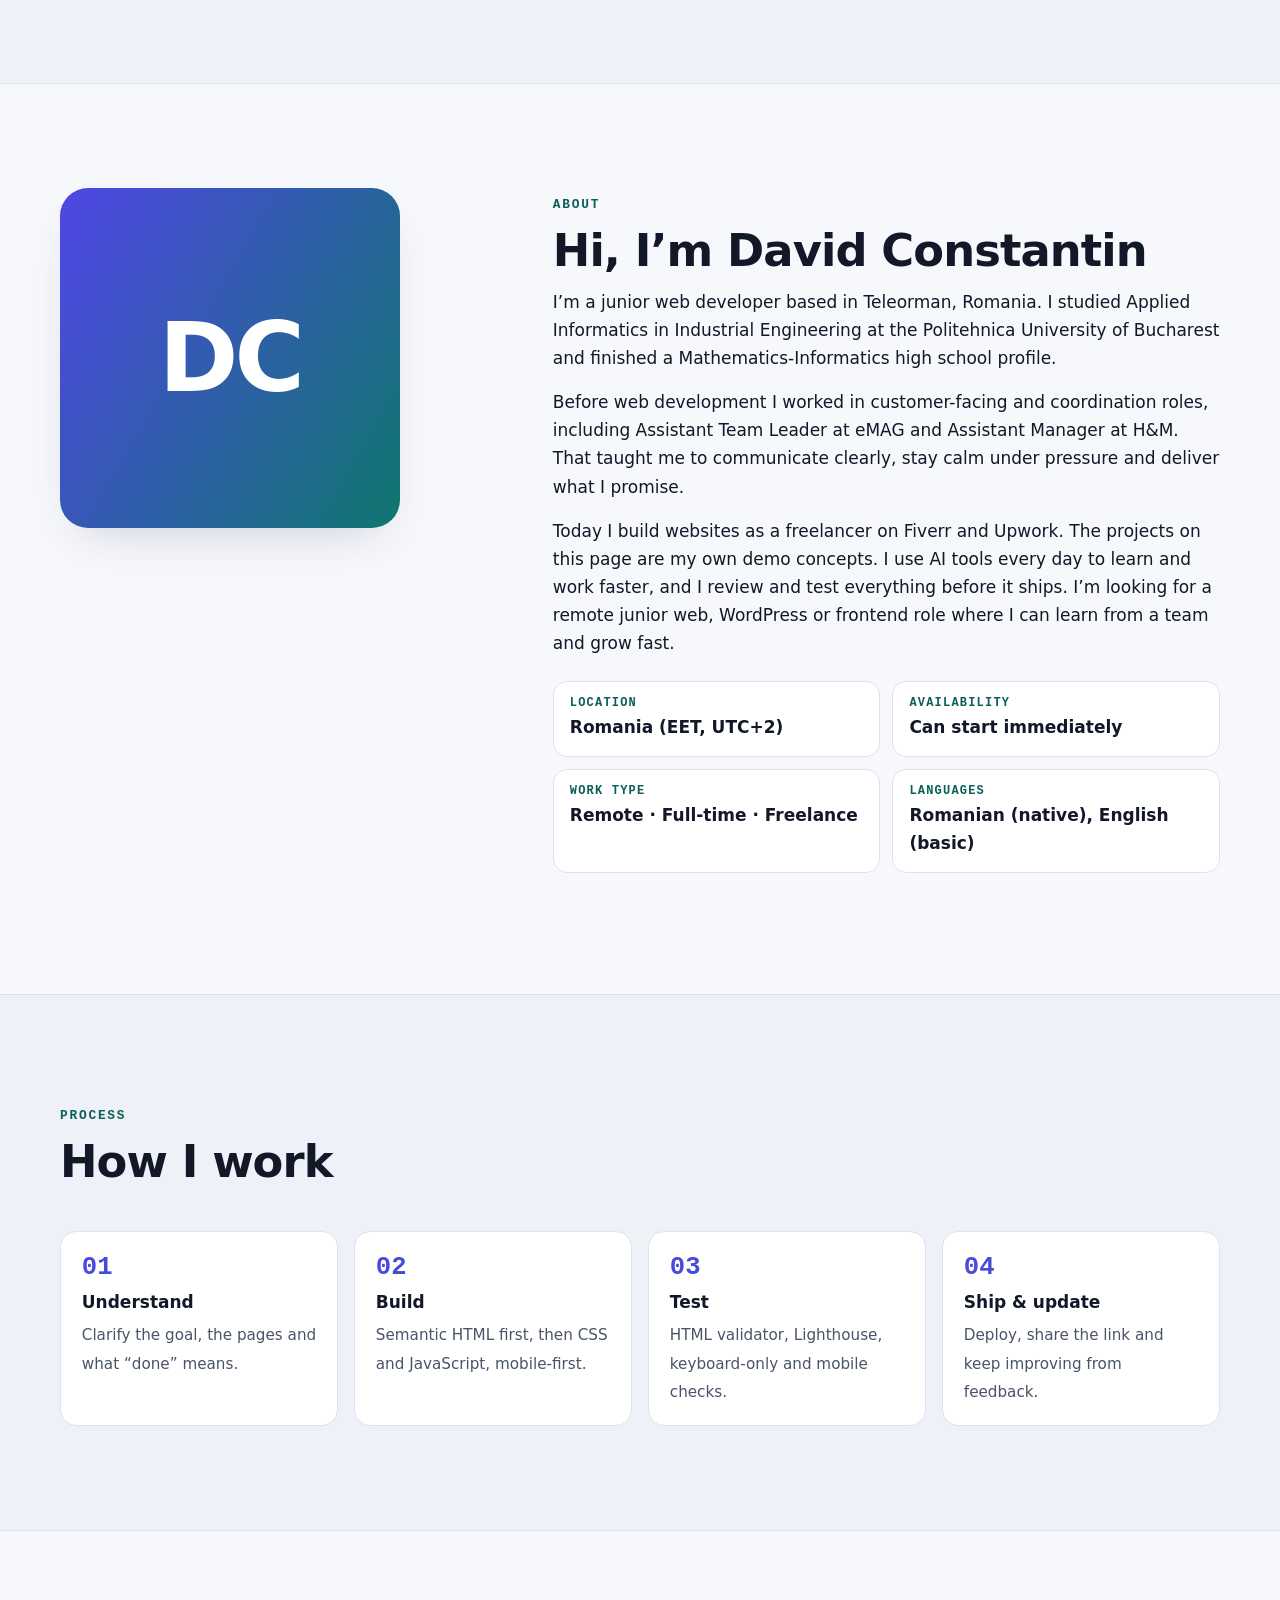
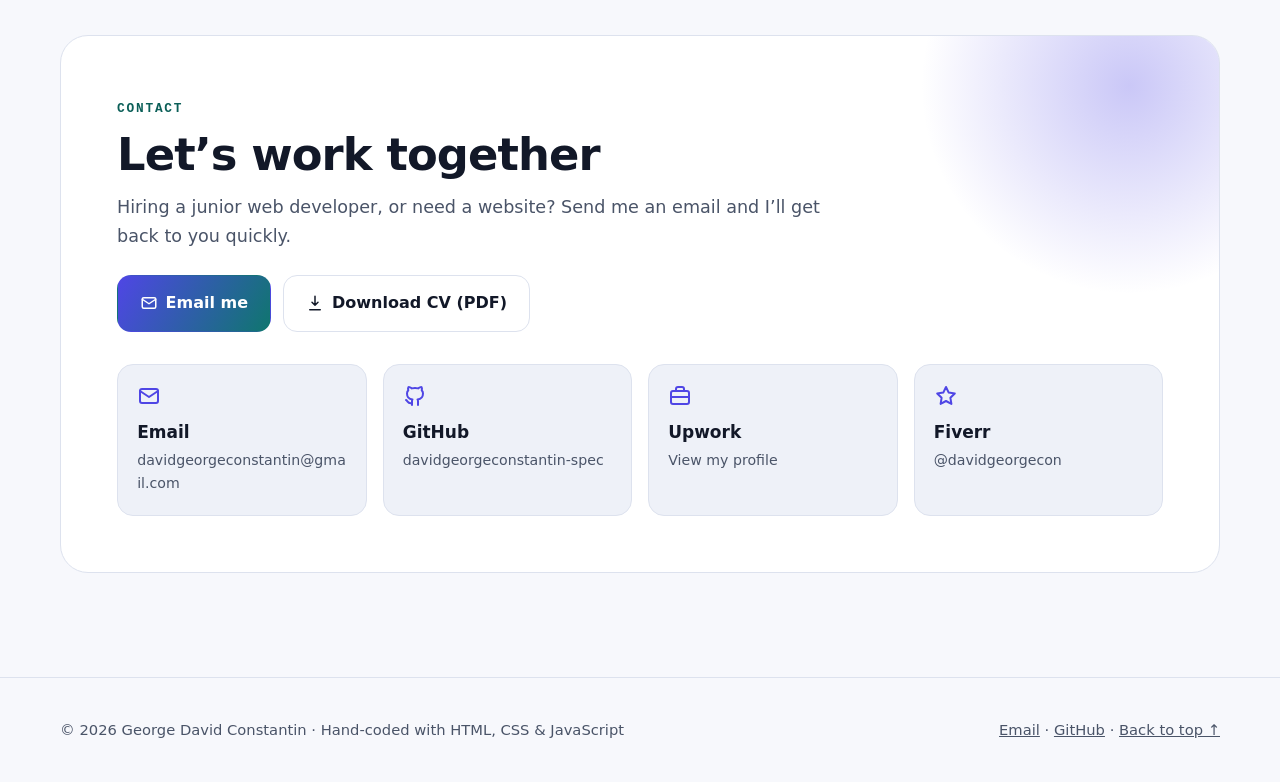
==== commit fc3e1e99: "Update hero badge: 16 projects" ====
--- a/index.html
+++ b/index.html
@@ -61,7 +61,7 @@
   ] ); ?&gt;
 <span class="tk-t">&lt;/nav&gt;</span></pre>
       </div>
-      <div class="float-card"><span class="ring">6</span><div><b>6 demo projects</b>Case studies + live demos</div></div>
+      <div class="float-card"><span class="ring">16</span><div><b>16 projects</b>6 demo sites + 10 React/Next.js/Node apps</div></div>
     </div>
   </div>
 </section>
